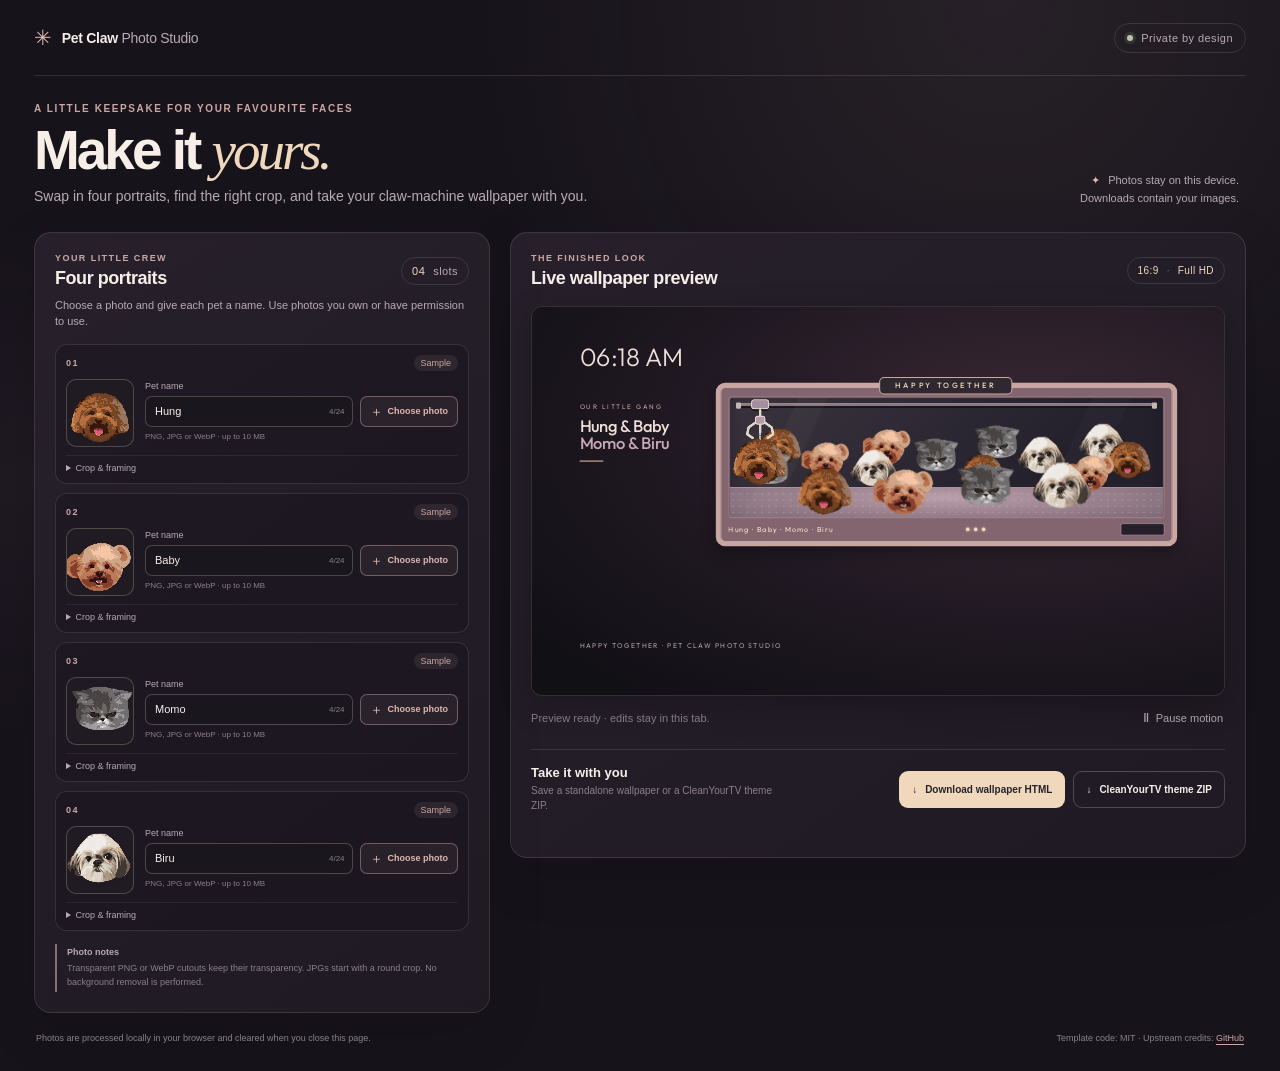
==== index.html @ 81e60dd7 "Release Pet Claw Photo Studio v1.0.0" ====
<!doctype html>
<html lang="en">
<head>
  <meta charset="utf-8">
  <meta name="viewport" content="width=device-width, initial-scale=1">
  <meta name="color-scheme" content="dark">
  <meta name="description" content="Personalize a pet claw-machine wallpaper with four photos, right in your browser.">
  <meta http-equiv="Content-Security-Policy" content="default-src 'none'; script-src 'unsafe-inline'; style-src 'unsafe-inline'; img-src data: blob:; frame-src 'self' blob: data:; connect-src 'none'; media-src blob: data:; font-src data:; object-src 'none'; base-uri 'none'">
  <title>Pet Claw Photo Studio</title>
  <style>
    :root {
  color-scheme: dark;
  --plum: #17131b;
  --plum-raised: #211b25;
  --plum-card: #28212d;
  --plum-soft: #302735;
  --rose: #caa6a2;
  --rose-bright: #e1b7b1;
  --ivory: #f0d8bd;
  --ink: #f7eee8;
  --muted: #b8aab4;
  --quiet: #8c7f8c;
  --line: rgba(240, 216, 189, 0.13);
  --line-strong: rgba(240, 216, 189, 0.24);
  --focus: #edc5bd;
  --danger: #f1a69d;
  font-family: -apple-system, BlinkMacSystemFont, "Segoe UI", sans-serif;
  font-synthesis: none;
  text-rendering: optimizeLegibility;
  -webkit-font-smoothing: antialiased;
  background: var(--plum);
  color: var(--ink);
}

* { box-sizing: border-box; }

html { min-width: 320px; background: var(--plum); }

body {
  min-width: 320px;
  min-height: 100vh;
  margin: 0;
  background:
    radial-gradient(ellipse at 78% 0%, rgba(202, 166, 162, 0.09), transparent 33rem),
    radial-gradient(ellipse at 2% 45%, rgba(128, 92, 119, 0.08), transparent 35rem),
    var(--plum);
  color: var(--ink);
}

button, input { font: inherit; }
button { color: inherit; }
a { color: var(--ivory); }

:focus-visible {
  outline: 3px solid var(--focus);
  outline-offset: 3px;
}

.page-shell { width: min(1540px, 100%); margin: 0 auto; padding: 0 34px 26px; }

.site-header {
  min-height: 76px;
  display: flex;
  align-items: center;
  justify-content: space-between;
  border-bottom: 1px solid var(--line);
}

.wordmark {
  display: inline-flex;
  align-items: center;
  gap: 10px;
  color: var(--ink);
  text-decoration: none;
  font-size: 14px;
  font-weight: 680;
  letter-spacing: -0.02em;
}

.wordmark-mark { color: var(--rose-bright); font-size: 21px; line-height: 1; }
.wordmark-light { color: var(--muted); font-weight: 430; }

.privacy-chip, .ratio-pill, .slot-count {
  display: inline-flex;
  align-items: center;
  gap: 8px;
  border: 1px solid var(--line);
  border-radius: 999px;
  color: var(--muted);
  font-size: 11px;
  letter-spacing: 0.04em;
}

.privacy-chip { padding: 8px 12px; }
.privacy-dot { width: 6px; height: 6px; border-radius: 50%; background: #b8c9a8; box-shadow: 0 0 0 3px rgba(184, 201, 168, 0.12); }

.intro { padding: 27px 0 24px; }
.eyebrow { margin: 0 0 8px; color: var(--rose); font-size: 10px; font-weight: 720; letter-spacing: 0.16em; text-transform: uppercase; }
.intro-row { display: flex; justify-content: space-between; align-items: end; gap: 26px; }
h1, h2, h3, p { margin-top: 0; }
h1 { margin-bottom: 7px; font-size: clamp(33px, 4.4vw, 55px); font-weight: 570; line-height: 1.02; letter-spacing: -0.055em; }
h1 em { color: var(--ivory); font-family: Georgia, "Times New Roman", serif; font-weight: 400; }
.intro-copy { max-width: 590px; margin: 0; color: var(--muted); font-size: 14px; line-height: 1.55; }
.local-note { flex: 0 0 auto; margin: 0 7px 1px 0; color: var(--muted); font-size: 11px; line-height: 1.65; text-align: right; }
.local-note span { margin-right: 5px; color: var(--rose-bright); }

.workspace {
  display: grid;
  grid-template-columns: minmax(340px, 0.88fr) minmax(0, 1.42fr);
  grid-template-areas: "editor preview";
  align-items: start;
  gap: 20px;
}

.panel { min-width: 0; border: 1px solid var(--line); border-radius: 17px; background: linear-gradient(145deg, rgba(40, 33, 45, 0.98), rgba(31, 26, 35, 0.98)); box-shadow: 0 18px 55px rgba(0, 0, 0, 0.13); }
.preview-panel { grid-area: preview; padding: 20px; }
.editor-panel { grid-area: editor; padding: 20px; }
.panel-heading { display: flex; align-items: center; justify-content: space-between; gap: 12px; }
.panel-heading .eyebrow { margin-bottom: 5px; font-size: 9px; }
h2 { margin: 0; font-size: 18px; font-weight: 580; letter-spacing: -0.025em; }
.ratio-pill { padding: 7px 10px; color: var(--ivory); font-size: 10px; white-space: nowrap; }
.ratio-pill span { color: var(--quiet); }
.slot-count { padding: 7px 10px; color: var(--ivory); font-size: 11px; }
.slot-count span { color: var(--muted); }

.preview-shell {
  position: relative;
  width: 100%;
  margin-top: 17px;
  overflow: hidden;
  aspect-ratio: 16 / 9;
  border: 1px solid rgba(240, 216, 189, 0.16);
  border-radius: 11px;
  background: #110e14;
  box-shadow: 0 10px 32px rgba(0, 0, 0, 0.22);
}

#wallpaper-preview { position: absolute; top: 0; left: 0; display: block; width: 1920px; height: 1080px; border: 0; transform-origin: top left; background: transparent; }
.preview-empty { position: absolute; inset: 0; display: grid; place-content: center; gap: 8px; color: var(--muted); text-align: center; pointer-events: none; }
.preview-empty[hidden] { display: none; }
.preview-empty p { margin: 0; font-size: 13px; }
.preview-empty-mark { color: var(--rose); font-size: 28px; }
.preview-toolbar { display: flex; align-items: center; justify-content: space-between; gap: 12px; min-height: 43px; }
.preview-status { margin: 0; color: var(--quiet); font-size: 11px; }
.preview-status.is-error, .export-status.is-error, .photo-status.is-error { color: var(--danger); }
.motion-button { display: inline-flex; align-items: center; gap: 7px; border: 0; padding: 8px 2px 8px 10px; background: transparent; color: var(--muted); cursor: pointer; font-size: 11px; }
.motion-button:disabled { opacity: 0.45; cursor: not-allowed; }
.motion-button[aria-pressed="true"] { color: var(--ivory); }
.motion-symbol { font-size: 13px; }

.export-area { display: grid; grid-template-columns: minmax(140px, 0.72fr) minmax(0, 1.28fr); gap: 10px 16px; align-items: center; margin-top: 10px; padding: 15px 0 0; border-top: 1px solid var(--line); }
.export-copy h3 { margin: 0 0 4px; font-size: 13px; font-weight: 620; }
.export-copy p { margin: 0; color: var(--quiet); font-size: 10px; line-height: 1.45; }
.export-actions { display: flex; flex-wrap: wrap; justify-content: flex-end; gap: 8px; }
.button { min-height: 37px; display: inline-flex; align-items: center; justify-content: center; gap: 8px; border: 1px solid transparent; border-radius: 9px; padding: 0 12px; cursor: pointer; font-size: 10px; font-weight: 660; transition: background-color 140ms ease, border-color 140ms ease, transform 140ms ease; }
.button:hover:not(:disabled) { transform: translateY(-1px); }
.button-primary { background: var(--ivory); color: #29212a; }
.button-primary:hover:not(:disabled) { background: #f6e4d1; }
.button-secondary { border-color: var(--line-strong); background: transparent; color: var(--ink); }
.button-secondary:hover:not(:disabled) { background: rgba(240, 216, 189, 0.07); }
.button:disabled { opacity: 0.44; cursor: not-allowed; }
.export-status { grid-column: 1 / -1; min-height: 14px; margin: 0; color: var(--quiet); font-size: 10px; }

.section-help { margin: 8px 0 14px; color: var(--muted); font-size: 11px; line-height: 1.5; }
.portrait-list { display: grid; gap: 9px; }
.portrait-card { min-width: 0; border: 1px solid var(--line); border-radius: 12px; padding: 10px; background: rgba(23, 19, 27, 0.45); }
.portrait-card-top { display: flex; align-items: center; justify-content: space-between; margin-bottom: 8px; }
.portrait-number { color: var(--rose); font-size: 9px; font-weight: 760; letter-spacing: 0.16em; }
.sample-badge { border-radius: 999px; padding: 3px 7px; background: rgba(202, 166, 162, 0.1); color: var(--rose); font-size: 9px; }
.portrait-main { display: grid; grid-template-columns: 68px minmax(0, 1fr); gap: 11px; align-items: center; }
.portrait-canvas-wrap { width: 68px; height: 68px; overflow: hidden; border: 1px solid var(--line-strong); border-radius: 10px; background: #201a23; }
.portrait-canvas-wrap canvas { display: block; width: 100%; height: 100%; object-fit: cover; }
.portrait-fields { min-width: 0; display: grid; grid-template-columns: minmax(0, 1fr) auto; gap: 5px 7px; align-items: center; }
.field-label { grid-column: 1 / -1; color: var(--muted); font-size: 9px; }
.name-input-wrap { position: relative; min-width: 0; }
.name-input { width: 100%; min-width: 0; height: 31px; border: 1px solid var(--line-strong); border-radius: 7px; padding: 0 36px 0 9px; background: #1a161e; color: var(--ink); font-size: 11px; }
.name-input::placeholder { color: #766c79; }
.character-count { position: absolute; top: 50%; right: 8px; color: var(--quiet); font-size: 8px; transform: translateY(-50%); pointer-events: none; }
.file-picker { position: relative; display: inline-flex; min-height: 31px; align-items: center; justify-content: center; gap: 5px; border: 1px solid rgba(202, 166, 162, 0.45); border-radius: 7px; padding: 0 9px; overflow: hidden; background: rgba(202, 166, 162, 0.08); color: var(--rose-bright); cursor: pointer; font-size: 9px; font-weight: 650; white-space: nowrap; }
.file-picker:hover { background: rgba(202, 166, 162, 0.15); }
.file-picker:focus-within { outline: 3px solid var(--focus); outline-offset: 2px; }
.file-picker-icon { font-size: 13px; line-height: 1; }
.file-picker input[type="file"] { position: absolute; inset: 0; width: 100%; height: 100%; opacity: 0; cursor: pointer; }
.photo-status { grid-column: 1 / -1; min-height: 13px; margin: 0; overflow: hidden; color: var(--quiet); font-size: 8px; line-height: 1.35; text-overflow: ellipsis; white-space: nowrap; }

.framing-details { margin-top: 8px; border-top: 1px solid rgba(240, 216, 189, 0.08); padding-top: 7px; }
.framing-details summary { width: fit-content; color: var(--muted); cursor: pointer; font-size: 9px; list-style-position: inside; }
.framing-details summary:hover { color: var(--ivory); }
.framing-controls { display: grid; gap: 8px; padding: 10px 3px 3px; }
.range-row { display: grid; grid-template-columns: minmax(0, 1fr) auto; gap: 4px 8px; align-items: center; }
.range-row label { color: var(--muted); font-size: 9px; }
.range-row output { color: var(--ivory); font-size: 9px; font-variant-numeric: tabular-nums; }
.range-row input[type="range"] { grid-column: 1 / -1; width: 100%; height: 15px; margin: 0; accent-color: var(--rose); cursor: pointer; }
.toggle-row { display: flex; align-items: center; justify-content: space-between; gap: 10px; cursor: pointer; }
.toggle-row strong, .toggle-row small { display: block; }
.toggle-row strong { color: var(--muted); font-size: 9px; font-weight: 600; }
.toggle-row small { margin-top: 2px; color: var(--quiet); font-size: 8px; }
.toggle-row input { position: absolute; width: 1px; height: 1px; opacity: 0; }
.toggle-track { width: 31px; height: 18px; display: inline-flex; align-items: center; border: 1px solid var(--line-strong); border-radius: 999px; padding: 2px; background: #17131b; transition: background 140ms ease; }
.toggle-track span { width: 12px; height: 12px; border-radius: 50%; background: var(--quiet); transition: transform 140ms ease, background 140ms ease; }
.toggle-row input:checked + .toggle-track { border-color: var(--rose); background: rgba(202, 166, 162, 0.24); }
.toggle-row input:checked + .toggle-track span { background: var(--rose-bright); transform: translateX(12px); }
.toggle-row input:focus-visible + .toggle-track { outline: 3px solid var(--focus); outline-offset: 3px; }
.format-note { margin: 13px 0 0; border-left: 2px solid rgba(202, 166, 162, 0.6); padding: 2px 0 2px 10px; color: var(--quiet); font-size: 9px; line-height: 1.55; }
.format-note strong { display: block; margin-bottom: 2px; color: var(--muted); font-size: 9px; }

.site-footer { display: flex; justify-content: space-between; gap: 18px; padding: 19px 2px 0; color: var(--quiet); font-size: 9px; line-height: 1.5; }
.site-footer p { margin: 0; }
.site-footer a { color: var(--rose); text-underline-offset: 3px; }
.site-footer a:hover { color: var(--ivory); }

@media (max-width: 980px) {
  .page-shell { padding-right: 22px; padding-left: 22px; }
  .workspace { grid-template-columns: minmax(300px, 0.88fr) minmax(0, 1.12fr); gap: 14px; }
  .preview-panel, .editor-panel { padding: 15px; }
  .export-area { grid-template-columns: 1fr; }
  .export-actions { justify-content: flex-start; }
}

@media (max-width: 760px) {
  .page-shell { padding: 0 16px 20px; }
  .site-header { min-height: 64px; }
  .wordmark { font-size: 13px; }
  .privacy-chip { padding: 7px 9px; font-size: 9px; }
  .intro { padding: 23px 0 18px; }
  .intro-row { align-items: flex-start; }
  h1 { font-size: clamp(36px, 9vw, 48px); }
  .intro-copy { max-width: 460px; font-size: 12px; }
  .local-note { display: none; }
  .workspace { grid-template-columns: minmax(0, 1fr); grid-template-areas: "preview" "editor"; gap: 13px; }
  .preview-panel, .editor-panel { padding: 14px; }
  .export-area { grid-template-columns: minmax(0, 0.72fr) minmax(0, 1.28fr); }
  .export-actions { justify-content: flex-end; }
  .button { min-height: 35px; padding: 0 9px; font-size: 9px; }
  .site-footer { flex-direction: column; gap: 6px; }
}

@media (max-width: 460px) {
  .page-shell { padding-right: 11px; padding-left: 11px; }
  .wordmark { gap: 7px; font-size: 12px; }
  .wordmark-mark { font-size: 18px; }
  .privacy-chip { gap: 6px; padding: 6px 8px; font-size: 8px; }
  .intro { padding-top: 19px; }
  .intro-copy { font-size: 11px; }
  .preview-panel, .editor-panel { padding: 11px; border-radius: 13px; }
  .preview-heading-row h2, .editor-heading-row h2 { font-size: 16px; }
  .preview-status { font-size: 9px; }
  .motion-button { font-size: 9px; }
  .export-area { grid-template-columns: 1fr; }
  .export-actions { display: grid; grid-template-columns: 1fr; }
  .button { width: 100%; min-height: 38px; font-size: 10px; }
  .portrait-main { grid-template-columns: 61px minmax(0, 1fr); gap: 8px; }
  .portrait-canvas-wrap { width: 61px; height: 61px; }
  .portrait-card { padding: 9px; }
  .file-picker { padding: 0 7px; }
  .ratio-pill { padding: 6px 8px; font-size: 9px; }
}

@media (prefers-reduced-motion: reduce) {
  *, *::before, *::after { scroll-behavior: auto !important; transition-duration: 0.01ms !important; animation-duration: 0.01ms !important; animation-iteration-count: 1 !important; }
}

  </style>
</head>
<body>
  <div class="page-shell">
    <header class="site-header">
      <a class="wordmark" href="#top" aria-label="Pet Claw Photo Studio home">
        <span class="wordmark-mark" aria-hidden="true">✳</span>
        <span>Pet Claw <span class="wordmark-light">Photo Studio</span></span>
      </a>
      <div class="privacy-chip"><span class="privacy-dot" aria-hidden="true"></span> Private by design</div>
    </header>

    <main id="top">
      <section class="intro" aria-labelledby="page-title">
        <p class="eyebrow">A little keepsake for your favourite faces</p>
        <div class="intro-row">
          <div>
            <h1 id="page-title">Make it <em>yours.</em></h1>
            <p class="intro-copy">Swap in four portraits, find the right crop, and take your claw-machine wallpaper with you.</p>
          </div>
          <p class="local-note"><span aria-hidden="true">✦</span> Photos stay on this device.<br>Downloads contain your images.</p>
        </div>
      </section>

      <div class="workspace">
        <section class="preview-panel panel" aria-labelledby="preview-heading">
          <div class="panel-heading preview-heading-row">
            <div>
              <p class="eyebrow">The finished look</p>
              <h2 id="preview-heading">Live wallpaper preview</h2>
            </div>
            <span class="ratio-pill">16:9 <span aria-hidden="true">·</span> Full HD</span>
          </div>

          <div class="preview-shell" id="preview-shell">
            <iframe id="wallpaper-preview" title="Live pet claw-machine wallpaper preview" width="1920" height="1080" sandbox="allow-scripts" referrerpolicy="no-referrer"></iframe>
            <div class="preview-empty" id="preview-empty" hidden>
              <span class="preview-empty-mark" aria-hidden="true">✳</span>
              <p>The wallpaper preview will appear here.</p>
            </div>
          </div>

          <div class="preview-toolbar">
            <p class="preview-status" id="preview-status" role="status" aria-live="polite">Preparing your preview…</p>
            <button class="motion-button" id="motion-toggle" type="button" aria-pressed="false" disabled>
              <span class="motion-symbol" aria-hidden="true">Ⅱ</span>
              <span id="motion-label">Pause motion</span>
            </button>
          </div>

          <div class="export-area">
            <div class="export-copy">
              <h3>Take it with you</h3>
              <p>Save a standalone wallpaper or a CleanYourTV theme ZIP.</p>
            </div>
            <div class="export-actions">
              <button class="button button-primary" type="button" data-export="html" disabled>
                <span aria-hidden="true">↓</span> <span data-button-label>Download wallpaper HTML</span>
              </button>
              <button class="button button-secondary" type="button" data-export="zip" disabled>
                <span aria-hidden="true">↓</span> <span data-button-label>CleanYourTV theme ZIP</span>
              </button>
            </div>
            <p class="export-status" id="export-status" role="status" aria-live="polite"></p>
          </div>
        </section>

        <section class="editor-panel panel" aria-labelledby="portraits-heading">
          <div class="panel-heading editor-heading-row">
            <div>
              <p class="eyebrow">Your little crew</p>
              <h2 id="portraits-heading">Four portraits</h2>
            </div>
            <span class="slot-count">04 <span>slots</span></span>
          </div>
          <p class="section-help">Choose a photo and give each pet a name. Use photos you own or have permission to use.</p>

          <div class="portrait-list">
            <article class="portrait-card" data-photo-index="0">
              <div class="portrait-card-top"><span class="portrait-number">01</span><span class="sample-badge" data-photo-badge>Sample</span></div>
              <div class="portrait-main">
                <div class="portrait-canvas-wrap"><canvas data-photo-canvas width="256" height="256" role="img" aria-label="Portrait 1 photo preview">Sample pet portrait</canvas></div>
                <div class="portrait-fields">
                  <label class="field-label" for="pet-name-0">Pet name</label>
                  <div class="name-input-wrap"><input id="pet-name-0" class="name-input" type="text" maxlength="24" autocomplete="off" placeholder="Pet name" data-pet-name><span class="character-count" data-name-count>0/24</span></div>
                  <label class="file-picker" for="pet-photo-0"><span class="file-picker-icon" aria-hidden="true">＋</span> Choose photo<input id="pet-photo-0" type="file" accept="image/png,image/jpeg,image/webp,.png,.jpg,.jpeg,.webp" aria-describedby="photo-help-0" data-photo-file></label>
                  <p class="photo-status" id="photo-help-0" data-photo-status role="status" aria-live="polite">PNG, JPG or WebP · up to 10 MB</p>
                </div>
              </div>
              <details class="framing-details">
                <summary>Crop &amp; framing</summary>
                <div class="framing-controls">
                  <div class="range-row"><label for="photo-zoom-0">Zoom</label><output for="photo-zoom-0" data-range-output="zoom">100%</output><input id="photo-zoom-0" type="range" min="0.5" max="3" step="0.01" value="1" data-photo-setting="zoom" aria-label="Portrait 1 zoom"></div>
                  <div class="range-row"><label for="photo-x-0">Horizontal position</label><output for="photo-x-0" data-range-output="x">0%</output><input id="photo-x-0" type="range" min="-1" max="1" step="0.01" value="0" data-photo-setting="x" aria-label="Portrait 1 horizontal crop position"></div>
                  <div class="range-row"><label for="photo-y-0">Vertical position</label><output for="photo-y-0" data-range-output="y">0%</output><input id="photo-y-0" type="range" min="-1" max="1" step="0.01" value="0" data-photo-setting="y" aria-label="Portrait 1 vertical crop position"></div>
                  <label class="toggle-row" for="photo-circle-0"><span><strong>Circle crop</strong><small>Frame this portrait as a circle</small></span><input id="photo-circle-0" type="checkbox" data-photo-setting="circle" aria-label="Use a circle crop for portrait 1"><span class="toggle-track" aria-hidden="true"><span></span></span></label>
                </div>
              </details>
            </article>

            <article class="portrait-card" data-photo-index="1">
              <div class="portrait-card-top"><span class="portrait-number">02</span><span class="sample-badge" data-photo-badge>Sample</span></div>
              <div class="portrait-main">
                <div class="portrait-canvas-wrap"><canvas data-photo-canvas width="256" height="256" role="img" aria-label="Portrait 2 photo preview">Sample pet portrait</canvas></div>
                <div class="portrait-fields">
                  <label class="field-label" for="pet-name-1">Pet name</label>
                  <div class="name-input-wrap"><input id="pet-name-1" class="name-input" type="text" maxlength="24" autocomplete="off" placeholder="Pet name" data-pet-name><span class="character-count" data-name-count>0/24</span></div>
                  <label class="file-picker" for="pet-photo-1"><span class="file-picker-icon" aria-hidden="true">＋</span> Choose photo<input id="pet-photo-1" type="file" accept="image/png,image/jpeg,image/webp,.png,.jpg,.jpeg,.webp" aria-describedby="photo-help-1" data-photo-file></label>
                  <p class="photo-status" id="photo-help-1" data-photo-status role="status" aria-live="polite">PNG, JPG or WebP · up to 10 MB</p>
                </div>
              </div>
              <details class="framing-details">
                <summary>Crop &amp; framing</summary>
                <div class="framing-controls">
                  <div class="range-row"><label for="photo-zoom-1">Zoom</label><output for="photo-zoom-1" data-range-output="zoom">100%</output><input id="photo-zoom-1" type="range" min="0.5" max="3" step="0.01" value="1" data-photo-setting="zoom" aria-label="Portrait 2 zoom"></div>
                  <div class="range-row"><label for="photo-x-1">Horizontal position</label><output for="photo-x-1" data-range-output="x">0%</output><input id="photo-x-1" type="range" min="-1" max="1" step="0.01" value="0" data-photo-setting="x" aria-label="Portrait 2 horizontal crop position"></div>
                  <div class="range-row"><label for="photo-y-1">Vertical position</label><output for="photo-y-1" data-range-output="y">0%</output><input id="photo-y-1" type="range" min="-1" max="1" step="0.01" value="0" data-photo-setting="y" aria-label="Portrait 2 vertical crop position"></div>
                  <label class="toggle-row" for="photo-circle-1"><span><strong>Circle crop</strong><small>Frame this portrait as a circle</small></span><input id="photo-circle-1" type="checkbox" data-photo-setting="circle" aria-label="Use a circle crop for portrait 2"><span class="toggle-track" aria-hidden="true"><span></span></span></label>
                </div>
              </details>
            </article>

            <article class="portrait-card" data-photo-index="2">
              <div class="portrait-card-top"><span class="portrait-number">03</span><span class="sample-badge" data-photo-badge>Sample</span></div>
              <div class="portrait-main">
                <div class="portrait-canvas-wrap"><canvas data-photo-canvas width="256" height="256" role="img" aria-label="Portrait 3 photo preview">Sample pet portrait</canvas></div>
                <div class="portrait-fields">
                  <label class="field-label" for="pet-name-2">Pet name</label>
                  <div class="name-input-wrap"><input id="pet-name-2" class="name-input" type="text" maxlength="24" autocomplete="off" placeholder="Pet name" data-pet-name><span class="character-count" data-name-count>0/24</span></div>
                  <label class="file-picker" for="pet-photo-2"><span class="file-picker-icon" aria-hidden="true">＋</span> Choose photo<input id="pet-photo-2" type="file" accept="image/png,image/jpeg,image/webp,.png,.jpg,.jpeg,.webp" aria-describedby="photo-help-2" data-photo-file></label>
                  <p class="photo-status" id="photo-help-2" data-photo-status role="status" aria-live="polite">PNG, JPG or WebP · up to 10 MB</p>
                </div>
              </div>
              <details class="framing-details">
                <summary>Crop &amp; framing</summary>
                <div class="framing-controls">
                  <div class="range-row"><label for="photo-zoom-2">Zoom</label><output for="photo-zoom-2" data-range-output="zoom">100%</output><input id="photo-zoom-2" type="range" min="0.5" max="3" step="0.01" value="1" data-photo-setting="zoom" aria-label="Portrait 3 zoom"></div>
                  <div class="range-row"><label for="photo-x-2">Horizontal position</label><output for="photo-x-2" data-range-output="x">0%</output><input id="photo-x-2" type="range" min="-1" max="1" step="0.01" value="0" data-photo-setting="x" aria-label="Portrait 3 horizontal crop position"></div>
                  <div class="range-row"><label for="photo-y-2">Vertical position</label><output for="photo-y-2" data-range-output="y">0%</output><input id="photo-y-2" type="range" min="-1" max="1" step="0.01" value="0" data-photo-setting="y" aria-label="Portrait 3 vertical crop position"></div>
                  <label class="toggle-row" for="photo-circle-2"><span><strong>Circle crop</strong><small>Frame this portrait as a circle</small></span><input id="photo-circle-2" type="checkbox" data-photo-setting="circle" aria-label="Use a circle crop for portrait 3"><span class="toggle-track" aria-hidden="true"><span></span></span></label>
                </div>
              </details>
            </article>

            <article class="portrait-card" data-photo-index="3">
              <div class="portrait-card-top"><span class="portrait-number">04</span><span class="sample-badge" data-photo-badge>Sample</span></div>
              <div class="portrait-main">
                <div class="portrait-canvas-wrap"><canvas data-photo-canvas width="256" height="256" role="img" aria-label="Portrait 4 photo preview">Sample pet portrait</canvas></div>
                <div class="portrait-fields">
                  <label class="field-label" for="pet-name-3">Pet name</label>
                  <div class="name-input-wrap"><input id="pet-name-3" class="name-input" type="text" maxlength="24" autocomplete="off" placeholder="Pet name" data-pet-name><span class="character-count" data-name-count>0/24</span></div>
                  <label class="file-picker" for="pet-photo-3"><span class="file-picker-icon" aria-hidden="true">＋</span> Choose photo<input id="pet-photo-3" type="file" accept="image/png,image/jpeg,image/webp,.png,.jpg,.jpeg,.webp" aria-describedby="photo-help-3" data-photo-file></label>
                  <p class="photo-status" id="photo-help-3" data-photo-status role="status" aria-live="polite">PNG, JPG or WebP · up to 10 MB</p>
                </div>
              </div>
              <details class="framing-details">
                <summary>Crop &amp; framing</summary>
                <div class="framing-controls">
                  <div class="range-row"><label for="photo-zoom-3">Zoom</label><output for="photo-zoom-3" data-range-output="zoom">100%</output><input id="photo-zoom-3" type="range" min="0.5" max="3" step="0.01" value="1" data-photo-setting="zoom" aria-label="Portrait 4 zoom"></div>
                  <div class="range-row"><label for="photo-x-3">Horizontal position</label><output for="photo-x-3" data-range-output="x">0%</output><input id="photo-x-3" type="range" min="-1" max="1" step="0.01" value="0" data-photo-setting="x" aria-label="Portrait 4 horizontal crop position"></div>
                  <div class="range-row"><label for="photo-y-3">Vertical position</label><output for="photo-y-3" data-range-output="y">0%</output><input id="photo-y-3" type="range" min="-1" max="1" step="0.01" value="0" data-photo-setting="y" aria-label="Portrait 4 vertical crop position"></div>
                  <label class="toggle-row" for="photo-circle-3"><span><strong>Circle crop</strong><small>Frame this portrait as a circle</small></span><input id="photo-circle-3" type="checkbox" data-photo-setting="circle" aria-label="Use a circle crop for portrait 4"><span class="toggle-track" aria-hidden="true"><span></span></span></label>
                </div>
              </details>
            </article>
          </div>

          <p class="format-note"><strong>Photo notes</strong> Transparent PNG or WebP cutouts keep their transparency. JPGs start with a round crop. No background removal is performed.</p>
        </section>
      </div>
    </main>

    <footer class="site-footer">
      <p>Photos are processed locally in your browser and cleared when you close this page.</p>
      <p>Template code: MIT <span aria-hidden="true">·</span> Upstream credits: <a href="https://github.com/bypinkland-mi/pet-claw-photo-studio" target="_blank" rel="noopener noreferrer">GitHub</a></p>
    </footer>
  </div>

  <script>
    window.PET_CLAW_DATA={"css": "/* Four customizable portraits, one local sprite, transform/opacity-only motion. */\nhtml, body { background: #17131b; }\nbody { background: radial-gradient(ellipse at 72% 32%, #3b2935 0%, #211923 48%, #111015 90%); }\n/* App-colour glow otherwise sits above the machine: YouTube paints it red. */\n#ambientA, #ambientB { display:none; }\n#wallpaperShade { background: linear-gradient(0deg,rgba(5,4,9,.65),transparent 58%); }\n#petArcade { position:absolute; inset:0; z-index:0; overflow:hidden; pointer-events:none; }\n#petArcade .pet-caption { position:absolute; top:266px; left:132px; width:330px; color:#eeded8; }\n#petArcade .pet-caption small { font-size:18px; letter-spacing:5px; color:#cda29e; }\n#petArcade .pet-names { margin-top:19px; font-size:52px; font-weight:500; line-height:1.03; letter-spacing:-1px; }\n#petArcade .pet-names span { display:block; }\n#petArcade .pet-names span:nth-child(2) { color:#c8a8b9; }\n#petArcade .pet-caption .caption-rule { width:66px; height:3px; background:#dcb6a0; margin-top:23px; }\n#petArcade .cabinet { position:absolute; left:510px; top:210px; width:1280px; height:454px;\n  border:13px solid #caa6a2; border-radius:26px; background:#82656e;\n  box-shadow:inset 0 0 0 2px #f3d6c2,0 18px 42px rgba(0,0,0,.3); }\n#petArcade .marquee { position:absolute; top:-29px; left:440px; width:370px; height:49px;\n  border:3px solid #caa6a2; border-radius:14px; background:#302831; color:#f0d8bd;\n  text-align:center; line-height:43px; font-size:21px; font-weight:500; letter-spacing:7px; }\n#petArcade .glass-room { position:absolute; inset:25px 22px 65px; overflow:hidden;\n  border:3px solid #9d7e83; border-radius:10px; background:linear-gradient(135deg,#3a333d,#24212d 70%);\n  box-shadow:inset 0 0 0 2px #493e49,inset 0 -26px 48px rgba(0,0,0,.28); }\n#petArcade .glass-room::after { content:''; position:absolute; inset:0; pointer-events:none;\n  background:linear-gradient(115deg,transparent 14%,rgba(245,225,210,.035) 14.2%,rgba(245,225,210,.035) 20%,transparent 20.2%,transparent 74%,rgba(245,225,210,.025) 74.2%,rgba(245,225,210,.025) 82%,transparent 82.2%); }\n#petArcade .track { position:absolute; left:18px; right:18px; top:16px; height:8px; border-radius:4px;\n  background:#897a82; border-top:2px solid #dcc9c5; box-shadow:0 5px 0 #17151d; }\n#petArcade .track::before,#petArcade .track::after { content:''; position:absolute; top:-4px; width:14px; height:17px; border-radius:3px; background:#c8b6ad; }\n#petArcade .track::before { left:0; } #petArcade .track::after { right:0; }\n#petArcade .bed { position:absolute; left:0; right:0; bottom:-8px; height:91px;\n  background:radial-gradient(ellipse at 50% 30%,#bb9eaa,#796572); border-top:2px solid #d3b8bf; }\n#petArcade .bed::after { content:''; position:absolute; inset:8px 0 0; opacity:.3;\n  background-image:radial-gradient(#f5e3cf 1.5px,transparent 1.5px); background-size:20px 17px; }\n#petArcade .pet { position:absolute; width:170px; height:170px; }\n#petArcade .face { display:block; width:100%; height:100%; background-image:url('pet-heads.png');\n  background-size:200% 200%; background-repeat:no-repeat; }\n#petArcade .pet-hung { background-position:0 0; clip-path:none; }\n#petArcade .pet-baby { background-position:100% 0; clip-path:none; }\n#petArcade .pet-momo { background-position:0 100%; clip-path:none; }\n#petArcade .pet-biru { background-position:100% 100%; clip-path:none; }\n#petArcade .pool-pet { top:164px; }\n#petArcade .pool-pet.back { width:136px; height:136px; }\n#petArcade .pool-pet .face { transform-origin:50% 72%; animation:pet-idle-rock 4.2s ease-in-out infinite; }\n#petArcade .pool-pet.idle-1 .face { animation-duration:3.8s; animation-delay:-1.2s; }\n#petArcade .pool-pet.idle-2 .face { animation-duration:4.8s; animation-delay:-2.8s; }\n#petArcade .pool-pet.idle-3 .face { animation-duration:4.4s; animation-delay:-.7s; }\n#petArcade .pool-pet.target { animation:pet-vacancy 12s linear infinite; }\n/* Settle the selected face under the claw; other pets keep their own rhythm. */\n#petArcade .pool-pet.target .face { animation:pet-ready 12s ease-in-out infinite; }\n#petArcade .carriage { position:absolute; top:5px; left:0; width:170px; height:280px;\n  animation:pet-route-12 12s ease-in-out infinite; will-change:transform; }\n#petArcade .trolley { position:absolute; top:0; left:60px; width:50px; height:28px; border:3px solid #ddcfbd;\n  border-radius:8px; background:#a48e9f; box-shadow:0 4px 0 #19171c; }\n#petArcade .rope { position:absolute; left:82px; top:25px; width:6px; height:89px;\n  background:repeating-linear-gradient(0deg,#c8c9ce 0 3px,#777780 3px 5px);\n  transform-origin:top; animation:pet-cable 12s ease-in-out infinite; }\n#petArcade .elevator { position:absolute; left:0; top:31px; width:170px; height:220px;\n  animation:pet-drop-12 12s ease-in-out infinite; will-change:transform; }\n#petArcade .lift-rig { position:relative; width:170px; height:220px; transform-origin:85px 0; }\n#petArcade[data-row=\"back\"] .elevator { top:18px; }\n#petArcade[data-row=\"back\"] .lift-rig { transform:scale(.8); }\n#petArcade .claw { position:absolute; left:37px; top:0; width:96px; height:82px; overflow:visible; }\n#petArcade .claw path { fill:none; stroke:#ddd7ce; stroke-width:7; stroke-linecap:round; stroke-linejoin:round; }\n#petArcade .claw .prong-left { transform-origin:46px 26px; animation:pet-close-left 12s ease infinite; }\n#petArcade .claw .prong-right { transform-origin:50px 26px; animation:pet-close-right 12s ease infinite; }\n#petArcade .claw .hub { fill:#b59dac; stroke:#eedac8; stroke-width:3; }\n#petArcade .caught { position:absolute; left:0; top:46px; animation:pet-caught 12s linear infinite; }\n#petArcade .caught .face { animation:pet-swing 12s ease-in-out infinite; transform-origin:50% 15%; }\n#petArcade .bottom-panel { position:absolute; left:22px; right:22px; bottom:13px; height:42px;\n  display:flex; align-items:center; justify-content:space-between; }\n#petArcade .pet-labels { font-size:20px; letter-spacing:3px; color:#f8e1ce; }\n#petArcade .status-lights { display:flex; gap:12px; margin-right:8px; }\n#petArcade .status-lights i { display:block; width:10px; height:10px; border-radius:50%; background:#ead9be; box-shadow:0 0 7px #ddc1a4; }\n#petArcade .prize-door { width:122px; height:34px; border-radius:6px; border:2px solid #ad929b; background:#241f29; }\n@keyframes pet-caught { 0%,37% {opacity:0;transform:translateY(0)} 39%,77% {opacity:1;transform:translateY(0)} 85% {opacity:1;transform:translateY(140px)} 90%,100% {opacity:0;transform:translateY(140px)} }\n@keyframes pet-vacancy { 0%,37% {opacity:1} 39%,100% {opacity:0} }\n@keyframes pet-close-left { 0%,34%,86%,100% {transform:rotate(0)} 40%,80% {transform:rotate(-23deg)} }\n@keyframes pet-close-right { 0%,34%,86%,100% {transform:rotate(0)} 40%,80% {transform:rotate(23deg)} }\n@keyframes pet-idle-rock {\n  0%,100% {transform:translateY(0) rotate(-8deg)}\n  50% {transform:translateY(-3px) rotate(8deg)}\n}\n@keyframes pet-ready {\n  0%,100% {transform:rotate(-4deg)}\n  12% {transform:translateY(-2px) rotate(5deg)}\n  25%,85% {transform:translateY(0) rotate(0)}\n}\n@keyframes pet-swing {\n  0%,40%,78%,100% {transform:rotate(0)}\n  47% {transform:rotate(-12deg)} 54% {transform:rotate(14deg)}\n  61% {transform:rotate(-10deg)} 68% {transform:rotate(7deg)}\n  74% {transform:rotate(-3deg)} 85% {transform:rotate(12deg)}\n}\nbody.pet-motion-paused #petArcade *,body.scrolled #petArcade * { animation-play-state:paused !important; }\n#petArcade.motion-reset * { animation-name:none !important; }\n@media(prefers-reduced-motion:reduce) { #petArcade * { animation:none !important; } #petArcade .carriage {transform:translateX(1030px)} #petArcade .caught {opacity:0} #petArcade .rope {transform:scaleY(.25)} }\n", "js": "/* Local decorative layer. No input handlers, network, sound, canvas or WebGL. */\n(function () {\n  'use strict';\n  var pets = ['hung', 'baby', 'momo', 'biru'];\n  var names = ((window.PET_CLAW_THEME || {}).names || ['Pet 1','Pet 2','Pet 3','Pet 4']).map(function(n,i){return String(n || ('Pet '+(i+1))).slice(0,24);});\n  var slots = [180, 400, 620, 840];\n  var root = document.createElement('div');\n  root.id = 'petArcade';\n  root.setAttribute('aria-hidden', 'true');\n  root.innerHTML = '\u003cdiv class=\"pet-caption\"\u003e\u003csmall\u003eOUR LITTLE GANG\u003c/small\u003e' +\n    '\u003cdiv class=\"pet-names\"\u003e\u003cspan\u003eHung \u0026amp; Baby.\u003c/span\u003e\u003cspan\u003eMomo \u0026amp; Biru.\u003c/span\u003e\u003c/div\u003e\u003cdiv class=\"caption-rule\"\u003e\u003c/div\u003e\u003c/div\u003e' +\n    '\u003cdiv class=\"cabinet\"\u003e\u003cdiv class=\"marquee\"\u003eHAPPY TOGETHER\u003c/div\u003e\u003cdiv class=\"glass-room\"\u003e' +\n    '\u003cdiv class=\"track\"\u003e\u003c/div\u003e\u003cdiv class=\"bed\"\u003e\u003c/div\u003e\u003cdiv class=\"pet-pool\"\u003e\u003c/div\u003e' +\n    '\u003cdiv class=\"carriage\"\u003e\u003cdiv class=\"rope\"\u003e\u003c/div\u003e\u003cdiv class=\"trolley\"\u003e\u003c/div\u003e\u003cdiv class=\"elevator\"\u003e\u003cdiv class=\"lift-rig\"\u003e' +\n    '\u003cdiv class=\"pet caught\"\u003e\u003cspan class=\"face\"\u003e\u003c/span\u003e\u003c/div\u003e' +\n    '\u003csvg class=\"claw\" viewBox=\"0 0 96 82\"\u003e\u003cpath d=\"M48 0V26M48 26V61\"/\u003e' +\n    '\u003cpath class=\"prong-left\" d=\"M46 26L16 47 12 66 27 76\"/\u003e' +\n    '\u003cpath class=\"prong-right\" d=\"M50 26L80 47 84 66 69 76\"/\u003e' +\n    '\u003crect class=\"hub\" x=\"35\" y=\"16\" width=\"26\" height=\"22\" rx=\"6\"/\u003e\u003c/svg\u003e\u003c/div\u003e\u003c/div\u003e\u003c/div\u003e\u003c/div\u003e' +\n    '\u003cdiv class=\"bottom-panel\"\u003e\u003cspan class=\"pet-labels\"\u003eHUNG \u00b7 BABY \u00b7 MOMO \u00b7 BIRU\u003c/span\u003e' +\n    '\u003cdiv class=\"status-lights\"\u003e\u003ci\u003e\u003c/i\u003e\u003ci\u003e\u003c/i\u003e\u003ci\u003e\u003c/i\u003e\u003c/div\u003e\u003cdiv class=\"prize-door\"\u003e\u003c/div\u003e\u003c/div\u003e\u003c/div\u003e';\n  document.body.insertBefore(root, document.body.firstChild);\n  root.querySelector('.pet-names span:first-child').textContent=names[0]+' \u0026 '+names[1];\n  root.querySelector('.pet-names span:nth-child(2)').textContent=names[2]+' \u0026 '+names[3];\n  root.querySelector('.pet-labels').textContent=names.join(' \u00b7 ');\n  var pool = root.querySelector('.pet-pool');\n  var caught = root.querySelector('.caught .face');\n  // Front and all twelve rear toys are eligible, interleaved early in the cycle.\n  var order = [12, 3, 13, 2, 15, 0, 14, 1, 6, 8, 7, 11, 5, 9, 10, 4];\n  var round = 0, turn = 0;\n  var timer;\n  var started = 0;\n  var remaining = 12000;\n  var paused = false, manualPause = false;\n  var reduced = window.matchMedia('(prefers-reduced-motion: reduce)');\n\n  function petFace(index, extra, x, rotation) {\n    var el = document.createElement('div');\n    el.className = 'pet pool-pet ' + extra;\n    el.style.left = x + 'px';\n    el.innerHTML = '\u003cspan class=\"face pet-' + pets[index] + '\"\u003e\u003c/span\u003e';\n    el.querySelector('.face').style.transform = 'rotate(' + rotation + 'deg)';\n    return el;\n  }\n  var toys = [];\n  function addToy(pet, row, x, y, size) {\n    var id = toys.length;\n    var el = petFace(pet, row === 'front' ? 'front' : 'back', x, 0);\n    el.classList.toggle('idle-' + (id % 4), true);\n    el.style.top = y + 'px';\n    el.style.width = el.style.height = size + 'px';\n    el.setAttribute('data-pet', names[pet]);\n    el.setAttribute('data-target-id', String(id));\n    el.setAttribute('data-row', row);\n    pool.appendChild(el);\n    var scale = size / 170;\n    var carriageX = x + size / 2 - 85;\n    var elevatorTop = row === 'front' ? 31 : 18;\n    var down = y - (5 + elevatorTop + 46 * scale);\n    var restCable = (5 + elevatorTop + 16 * scale - 30) / 89;\n    var cable = restCable + down / 89;\n    toys.push({id:id, pet:pet, row:row, x:x, y:y, size:size, scale:scale,\n      carriageX:carriageX, down:down, cable:cable, restCable:restCable, el:el});\n  }\n  var backSlots = [[70,370,670,970],[200,500,800,1040],[35,335,635,935]];\n  for (var row = 0; row \u003c 3; row++) {\n    for (var col = 0; col \u003c 4; col++) {\n      addToy((col + row) % 4, 'back', backSlots[row][col], 60 + row * 36, 136);\n    }\n  }\n  for (var j = 0; j \u003c 4; j++) addToy(j, 'front', slots[j], 164, 170);\n\n  // Build immutable numeric routes once, directly from the rendered toy geometry.\n  var routes = document.createElement('style');\n  routes.setAttribute('id', 'petRoutes');\n  routes.textContent = toys.map(function (toy) {\n    var n = toy.id;\n    return '#petArcade[data-target-id=\"' + n + '\"] .carriage{animation-name:pet-route-' + n + ';}' +\n      '#petArcade[data-target-id=\"' + n + '\"] .elevator{animation-name:pet-drop-' + n + ';}' +\n      '#petArcade[data-target-id=\"' + n + '\"] .rope{animation-name:pet-rope-' + n + ';}' +\n      '@keyframes pet-route-' + n + '{0%,8%,72%,100%{transform:translateX(1030px)}25%,54%{transform:translateX(' + toy.carriageX + 'px)}}' +\n      '@keyframes pet-drop-' + n + '{0%,26%,54%,100%{transform:translateY(0)}37%,44%{transform:translateY(' + toy.down + 'px)}78%{transform:translateY(15px)}}' +\n      '@keyframes pet-rope-' + n + '{0%,26%,54%,100%{transform:scaleY(' + toy.restCable + ')}37%,44%{transform:scaleY(' + toy.cable + ')}78%{transform:scaleY(' + (toy.restCable + 15 / 89) + ')}}';\n  }).join('\\n');\n  root.appendChild(routes);\n\n  function selectPet() {\n    var target = order[(turn + (round % 2) * 8) % order.length];\n    var toy = toys[target];\n    turn++;\n    if (turn === order.length) { turn = 0; round++; }\n    toys.forEach(function (item) { item.el.classList.toggle('target', item.id === target); });\n    caught.className = 'face pet-' + pets[toy.pet];\n    root.setAttribute('data-pet', names[toy.pet]);\n    root.setAttribute('data-target-id', String(target));\n    root.setAttribute('data-row', toy.row);\n    root.setAttribute('data-target-x', String(toy.carriageX));\n    // Each pet has an explicit numeric route, not changing inherited variables.\n    // Restart the whole synchronized timeline once when a new catch begins.\n    root.classList.toggle('motion-reset', true);\n    void root.offsetWidth;\n    root.classList.toggle('motion-reset', false);\n  }\n  function schedule() {\n    clearTimeout(timer);\n    started = Date.now();\n    timer = setTimeout(function () {\n      remaining = 12000;\n      selectPet();\n      schedule();\n    }, remaining);\n  }\n  function updateMotion() {\n    var mustPause = manualPause || document.hidden || document.body.classList.contains('scrolled') || reduced.matches;\n    if (mustPause === paused) return;\n    paused = mustPause;\n    document.body.classList.toggle('pet-motion-paused', paused);\n    if (paused) {\n      remaining = Math.max(1, remaining - (Date.now() - started));\n      clearTimeout(timer);\n    } else schedule();\n  }\n  window.addEventListener('message', function(e){if(e.source===window.parent \u0026\u0026 e.data \u0026\u0026 e.data.type==='pet-claw-preview'){manualPause=!!e.data.paused;updateMotion();}});\n  selectPet();\n  schedule();\n  document.addEventListener('visibilitychange', updateMotion);\n  if (reduced.addEventListener) reduced.addEventListener('change', updateMotion);\n  else if (reduced.addListener) reduced.addListener(updateMotion);\n  new MutationObserver(updateMotion).observe(document.body, {attributes:true, attributeFilter:['class']});\n  updateMotion();\n}());\n", "font": "[base64]/hf8CDaIDqQAAAAYAAgAAAAAAAAABAAAD6P78AAAN8v+F/[base64]/AEICvwBCAr8AQgLiAGMC4gAOAuIAYwLiAAACTABjAkwAYwJMAGMCTABjAkwAYwJMAGMCTABjAkwAYwJMAGMCNwBjAwYAQgMGAEIDBgBCAwYAQgKvAGMCmQAAAOYAYwJTAGMA5gAhAOb/2wDm//4A5gBTAOYAAwDm//[base64]/yADA/+sAwABAAMD/8AGBAEAAwP/rAMAACwDB/[base64]/sC//8AAAANACAAMAA6AKAArgEKARYBHgEmASoBLgE2ATkBQQFKAVABXgFkAWoBzQIYAjcCvALGAtgDAAMGAwoDEgMmHoAenh7yIBMgGCAcICIgJiA5IEQgdCCsISAhIiGQIZYiEiIVJxP7Af//ASAAAADgAAAAAAAAAAAAAAAAAAAAAAAAAAAAAAAAAAAAAAAAAAAAAAAAAAD+cP7g/s4AAAAAAAAAAP55/[base64]/[base64]/[base64]/4WwBI0AAAAAJAA/AEsAVwB/AIsAlwCjAK8AuwDHANMBBAE9AXABfAG8AcgB1AH9Ai4CZAKVArUCwQLtAvkDBQMRAx0DKQM1A08DiAOUA6ADrAPGA+cD8wP/[base64]/QkDiQOJA4kDiQOJCQkRCRqJJokqiTHJOUlISVdJWYlgiWgJcMl0iXhJe0l+SYFJhEmLiZLJoYmwSbZJvEm+ScCJzwndieWJ7YnzyfoJ/goCCgbKCgoPSirKPQpJSmHKeUqOCpjKo8qnCqwKwMrWSuPK90sICxgLIwsuizJLNws6S0BLS0tQC1TLWctgC2oLbotzS3wLkkuYC56LpEuqi7BLtou8S8KLy8vRS9TL2Evdi+WL6kvvC/ZMAUwKzA4MFgweDCeMMAwyDDQMNgw4DD1MP0xEDEYMSAxKDEwMTgxQDFgMWsxpjHuAAAABABjAAACQQKkAAMABwALAA8AADMRIRElIREhFzcXBxMXASdjAd7+QgGe/mJLEfcSBxL+/BICpP1cHwJmwBH3EQEPEv78EgAAAgAyAAACdAKkAAcACwAAMwEzASMBMwE3NSEVMgETHgERI/77D/75UQFdAqT9XAKI/XjfHR3//wAyAAACdAOYAiYAAQAAAAcBggDZANj//wAyAAACdAN2AiYAAQAAAAcBhwCTANgAAwAyAAACdAOYAAcACwATAAAzATMBIwEzATc1IRUDFwcjJzcXIzIBEx4BESP++w/++VEBXSQNiR6JDZUUAqT9XAKI/XjfHR0CuQ2amg2KAP//ADIAAAJ0A5gCJgABAAAABwGFAJMA2P//ADIAAAJ0AzoCJgABAAAABwF/AKIA2P//ADIAAAJ0A5gCJgABAAAABwGBALsA2P//ADIAAAJ0AycCJgABAAAABwGKAJAA2P//ADL/MgKhAqQCJgABAAAABwGOAesAAP//ADIAAAJ0A2MCJgABAAAABwGIAMUAkv//ADIAAAJ0A0ACJgABAAAABwGJAI4A2AAGADIAAAN9AqQABQAJAA0AEQAVABkAADMBMxUjARM1IRUTNSEVIREzEQM1IRUBNSEVMgETtJ/[base64]/2AooCrgAhAAAFIi4CNTQ+AjMyFhcHJiYjIg4CFRQeAjMyNjcXBgYBlUh8XDMyW3pHSX4uFyhzQ0BtUi0uUW9ARHUoFy1+CjVgf0lKfl41ODIXLjQwVnNDQ3RXMDUuFzI5//8AQv/2AooDmAImAA4AAAAHAYIBCgDYAAIAQv/2AooDmAAhACkAAAUiLgI1ND4CMzIWFwcmJiMiDgIVFB4CMzI2NxcGBhMXByMnNxcjAZVIfFwzMlt6R0l+Lhcoc0NAbVItLlFvQER1KBctfjANiR6JDZUUCjVgf0lKfl41ODIXLjQwVnNDQ3RXMDUuFzI5A6INmpoNigD//wBC/zICigKuAiYADgAAAAcBjQD1AAD//wBC//[base64]/qpg3VqLTk6LWtnZS3xcMjJbfErqIAFqHP6yHlCLWlmLTx4yWnxKSXxbMgKk/[base64]/l8Bg/59AZsCpP1cHR0BTRwcATodHQD//wBjAAACFgOYAiYAFwAAAAcBggDDANgABQBjAAACFgOYAAMABwALAA8AFwAAMxEzESM1IRUBNSEVATUhFQMXByMnNxcjYyAOAaH+XwGD/n0Bm0gNiR6JDZUUAqT9XB0dAU0cHAE6HR0BEQ2amg2K//8AYwAAAhYDmAImABcAAAAHAYUAfQDY//8AYwAAAhYDOgImABcAAAAHAX8AjADY//8AYwAAAhYDOgImABcAAAAHAYAAwwDY//8AYwAAAhYDmAImABcAAAAHAYEApQDY//8AYwAAAhYDJwImABcAAAAHAYoAegDY//8AY/8yAkMCpAImABcAAAAHAY4BjQAAAAMAYwAAAgMCpAADAAcACwAAMxEzEQM1IRUBNSEVYyAOAX3+gwGOAqT9XAFBHR0BRh0dAAABAEL/9wLLAq8AJQAABSIuAjU0PgIzMhYXByYmIyIGBhUUFhYzMjY2NxchNSEVFAYGAZZKfVsyM1x8SlOIKhgoeUxZi09OiVlUfEUBDP7SAUNMiwk0XX9LS39fNEM+GDs/U5BcW49RSIddCh0GbJpSAP//AEL/9wLLA3YCJgAhAAAABwGHAM0A2P//AEL/AgLLAq8CJgAhAAAABwGMATwAAP//AEL/9wLLAzoCJgAhAAAABwGAARMA2AADAGMAAAJMAqQAAwAHAAsAADMRMxEhETMRATUhFWMgAakg/ikBxwKk/VwCpP1cAU0dHQAABAAAAAACmQKkAAMABwALAA8AABE1IRUBETMRIREzEQE1IRUCmf2/IAGpIP4pAccCFxoa/ekCpP1cAqT9XAFNHR0AAQBjAAAAgwKkAAMAADMRMxFjIAKk/Vz//wBj//YB9wKoACYAMGMAAAcAnQATANz//wAhAAAAxQOYAiYAJwAAAAcBgv/5ANj////bAAABCwOYAiYAJwAAAAcBhf+zANj////+AAAA6AM6AiYAJwAAAAcBf//CANj//wBTAAAAkwM6AiYAJwAAAAcBgP/5ANj//wADAAAApwOYAiYAJwAAAAcBgf/bANgAAv/+AAAA6AMnAAMABwAAAzMVIxMRMxEC6uplIAMnG/z0AqT9XP//AB7/MgCwAqQCJgAnAAAABgGO+gAAAQAx//YBlAKkABEAABciJic3FhYzMjY2NREzERQGBtc3TyAWG0UwJkgvIDdXCiklFiIjI09AAd3+HURaLQACAGMAAAJWAqQABgAKAAAhAQEzATUBIREzEQIk/lQBozH+TwG7/g0gAWABRP6yFf6VAqT9XP//AGP/AgJWAqQCJgAxAAAABwGMAOsAAAACAGMAAAH9AqQAAwAHAAAzETMRIzUhFWMgDgGIAqT9XB0dAP//AGMAAAH9A5gCJgAzAAAABwGCALYA2P//AGMAAAH9AqQCJgAzAAAABwGEAHEA2P//AGP/AgH9AqQCJgAzAAAABwGMAN8AAAADAFAAAAJbAqQAAwAHAAsAABM3FQcTETMRIzUhFVD//3EgDgGIASKTIJP+/gKk/VwdHQAAAQBjAAAC2wKkAA8AADMRMwEjATMRIxEXASMBNxFjGAEvFgEvGCAI/ugY/ugIAqT+EAHw/VwCbgL+NQHLAv2SAAMAYwAAAk4CpAAEAAgADQAAMxEzFxEhATcBBycRMxFjGAgBs/4+BwHCBwggAqQq/YYCeSv9hysqAnr9XAD//wBjAAACTgOYAiYAOQAAAAcBggDfANgABABjAAACTgOYAAQACAANABUAADMRMxcRIQE3AQcnETMRAxcHIyc3FyNjGAgBs/4+BwHCBwggag2JHokNlRQCpCr9hgJ5K/2HKyoCev1cA5gNmpoNiv//AGP/AgJOAqQCJgA5AAAABwGMAQgAAP//AGMAAAJOA0ACJgA5AAAABwGJAJQA2P//AGP/MgJOAqQCJgA5AAAABwCnAd0AAAACAEL/9gLXAq4AEwAlAAAFIi4CNTQ+AjMyHgIVFA4CJzI2NjU0LgIjIgYGFRQeAgGOR3laMjFaeEdHeVkyMVp3SVWGTi1QbEBVhk0tUGwKNWB/SUp+XjU1Xn9KSX9fNR9UkFpDc1YwU49aQ3RXMAD//wBC//YC1wOYAiYAPwAAAAcBggETANj//wBC//YC1wOYAiYAPwAAAAcBhQDNANj//wBC//YC1wM6AiYAPwAAAAcBfwDcANj//wBC//YC1wOYAiYAPwAAAAcBgQD1ANgABABC//YC1wOoABMAJQApAC0AAAUiLgI1ND4CMzIeAhUUDgInMjY2NTQuAiMiBgYVFB4CAyc3FxcnNxcBjkd5WjIxWnhHR3lZMjFad0lVhk4tUGxAVYZNLVBsGxE7JCUROyQKNWB/SUp+XjU1Xn9KSX9fNR9UkFpDc1YwU49aQ3RXMALHBsYNvwbGDf//AEL/9gLXAycCJgA/AAAABwGKAMoA2AADAEH/9gLWAq4AAwAXACkAAAEXAScFIi4CNTQ+AjMyHgIVFA4CJzI2NjU0LgIjIgYGFRQeAgK3FP2VFAFBR3laMjFaeEdHeVkyMVp3SVWGTi1QbEBVhk0tUGwCkhX9lRUxNWB/SUp+XjU1Xn9KSX9fNR9UkFpDc1YwU49aQ3RXMAD//wBC//YC1wNAAiYAPwAAAAcBiQDIANgABgBC//YEaAKuABMAJAAoACwAMAA0AAAFIi4CNTQ+AjMyHgIVFA4CJzI2NjU0JiYjIgYGFRQeAgURMxEjNSEVATUhFQE1IRUBjkd5WjIxWnhHS3dVLS1Ud0xahklJhlpVhk0tUGwBaCAOAaH+XwGD/n0Bmwo1YH9JSn5eNTVef0pJf181H1SQWlmPVFOPWkN0VzAVAqT9XB0dAU0cHAE6HR0AAgBjAAACJwKkABUAGQAAEzUzMjY2NTQmJiMjNTMyFhYVFAYGIwMRMxFz5jJOLS1OMubrOlo1NVo6+yABIB0oSjMzSigdMFc7O1cw/uACpP1cAAIAYwAAAicCpAAVABkAADc1MzI2NjU0JiYjIzUzMhYWFRQGBiMHETMRc+YyTi0tTjLm6zpaNTVaOvsgmR0oSjMzSigdMFc7O1cwmQKk/VwAAwBC/80DEgKuABMAFwApAAAFIi4CNTQ+AjMyHgIVFA4CBQE3ASUyNjY1NC4CIyIGBhUUHgIBjkd5WjIxWnhHR3lZMjFadwEp/p4UAWL+elWGTi1QbEBVhk0tUGwKNWB/SUp+XjU1Xn9KSX9fNSkBYhT+njRUkFpDc1YwU49aQ3RXMAAAAwBjAAACTgKkABMAFwAbAAATNTMyNjU0JiMjNTMyFhYVFAYGIwMRMxEhATcBc95TVlZT3tlDXDAwXEPpIAGg/vEjARcBPh1TQ0RSHS1RNTVRLf7CAqT9XAFMBv6u//8AYwAAAk4DmAImAEwAAAAHAYIApADYAAQAYwAAAk4DmAATABcAGwAjAAATNTMyNjU0JiMjNTMyFhYVFAYGIwMRMxEhATcBAxcHIyc3FyNz3lNWVlPe2UNcMDBcQ+kgAaD+8SMBF6UNiR6JDZUUAT4dU0NEUh0tUTU1US3+wgKk/VwBTAb+rgOYDZqaDYoA//8AY/8CAk4CpAImAEwAAAAHAYwA4QAAAAEAMv/2AegCrgAqAAAFIiYnNxYWMzI2NTQuBTU0NjYzMhYXByYmIyIGFRQeBRUUBgEdTnQpFypqQkpeJ0BMTEAnL1Q4QWYkFyJXO0RWJ0BMTEAnbQo9NRY5MUhAMD0mHR0rQzQxSSkyLxYrLkY+LTklGx4sRTVVVwD//wAy//YB6AOYAiYAUAAAAAcBggCiANgAAgAy//YB6AOYACoAMgAABSImJzcWFjMyNjU0LgU1NDY2MzIWFwcmJiMiBhUUHgUVFAYTFwcjJzcXIwEdTnQpFypqQkpeJ0BMTEAnL1Q4QWYkFyJXO0RWJ0BMTEAnbSwNiR6JDZUUCj01FjkxSEAwPSYdHStDNDFJKTIvFisuRj4tOSUbHixFNVVXA6INmpoNiv//ADL/MgHoAq4CJgBQAAAABwGNAJAAAP//ADL/AgHoAq4CJgBQAAAABwGMAM4AAAADAGMAAAKDAq4ABAAiADkAAAElFwcHEyImJzcWFjMyNjY1NCYmIyIGBzc2NjMyFhYVFAYGAzIeAjEVMC4DIyIGBhURIxE0NjYBYQEAGvogRj9pIxUdXzo4VDAwVTkQIBQGDCIZPWA4OWNtP2BBIRgtQE4uSnA+H0Z+AZDnEOAN/oY0MRUsMSxRNTZRLQQFEAsJNl47PV01Aq4NEg0cCA0MCCtOM/4dAeQ8WzMAAgAxAAACUwKkAAMABwAAIREzEQE1IRUBMiD+3wIiApH9bwKHHR0AAAMAMQAAAlMDmAADAAcADwAAIREzEQE1IRUDFwcjJzcXIwEyIP7fAiKGDYkeiQ2VFAKR/W8Chx0dARENmpoNiv//ADH/AgJTAqQCJgBWAAAABwGMAPEAAAABAFr/9gI8AqQAFQAABSImJjURMxEUFhYzMjY2NREzERQGBgFLRW0/IDdfOzxeNyA/bQo+bEQBwP5GQWA0NGBAAbv+P0RrPv//AFr/9gI8A5gCJgBZAAAABwGCANEA2P//AFr/9gI8A3YCJgBZAAAABwGHAIsA2P//AFr/9gI8A5gCJgBZAAAABwGFAIsA2P//AFr/9gI8AzoCJgBZAAAABwF/AJoA2P//AFr/9gI8A5gCJgBZAAAABwGBALMA2AADAFr/9gI8A6gAFQAZAB0AAAUiJiY1ETMRFBYWMzI2NjURMxEUBgYDJzcXFyc3FwFLRW0/IDdfOzxeNyA/baAROyQlETskCj5sRAHA/kZBYDQ0YEABu/4/RGs+AuYGxg2/BsYNAP//AFr/9gI8AycCJgBZAAAABwGKAIgA2P//AFr/PAI8AqQCJgBZAAAABwGOASYACv//AFr/9gI8A6kCJgBZAAAABwGIAL0A2AABADIAAAJkAqQABwAAIQEzEyMTMwEBO/73I/0P/yL+9QKk/XkCh/1cAAABADMAAAOdAqQADwAAIQMzEyMTMxMjEzMDIwMzAwEK1yLJD8kfyhDKItccyQ3IAqT9egKG/XoChv1cAoT9fAD//wAzAAADnQOYAiYAZAAAAAcBggFuANj//wAzAAADnQOYAiYAZAAAAAcBhQEoANj//wAzAAADnQM6AiYAZAAAAAcBfwE3ANj//wAzAAADnQOYAiYAZAAAAAcBgQFQANgAAwAxAAACbgKkAAcACwAPAAAhAyMBMxMzASEBFwEBJxMzAkb7Bf72J/IFART9wwEUEv7/AQcQ8iUBTwFV/sf+lQFgFf61AU4XAT8AAAIAMAAAAlYCpAAHAAsAAAEBMxMjEzMBAxEzEQFB/u8n8Qr0JP7tECABIAGE/qkBV/58/uABQf6/AP//ADAAAAJWA5gCJgBqAAAABwGCAMkA2P//ADAAAAJWA5gCJgBqAAAABwGFAIMA2P//ADAAAAJWAzoCJgBqAAAABwF/AJIA2P//ADAAAAJWA5gCJgBqAAAABwGBAKsA2AADADQAAAIAAqQAAwAIAA0AADcBMwEHNTchFQE1IRUHNAGmJv5aJhoBq/5KAb0bEgKA/YASEgsdAocdEgsA//8ANAAAAgADmAImAG8AAAAHAYIAqQDYAAQANAAAAgADmAADAAgADQAVAAA3ATMBBzU3IRUBNSEVBwMXByMnNxcjNAGmJv5aJhoBq/5KAb0bNw2JHokNlRQSAoD9gBISCx0Chx0SCwERDZqaDYr//wA0AAACAAM6AiYAbwAAAAcBgACpANgABAAxAAAEIQKkAAMABwALAA8AACERMxEBNSEVExEzEQE1IRUBMiD+3wIirSD+3wIiApH9bwKHHR39eQKR/W8Chx0dAAAEADEAAAQCAqQAAwAHABoAHgAAIREzEQE1IRUBETQmIyIGBhUnNDY2MzIWFhURIREzEQEyIP7fAlQBX1dIMUsrFTNXNzdTLv59HwKR/W8Chx0d/XkBE0tcK0oxDDRSMDJYOf7tAqT9XAAAAwAxAAACngKkAAMABwALAAAhETMRATUhFQMRMxEBMiD+3wJeEB8Ckf1vAocdHf15AqT9XAAAAwAy//YB/QHWABAAHwAmAAAFIiYmNTQ2NjMyFhYXFQ4CJzI2NTQmJiMiBgYVFBYWFzU3JzUzEQEfRGs+PmpDNVU5Cww5UzBWZi9WOTxdNjZf9wkJHwo/bEREbUAnSDKdMkknHXNfQF81N189PV83E3tyb3D+NAD//wAy//YB/QLAAiYAdgAAAAcBggC2AAD//wAy//YB/QKeAiYAdgAAAAYBh3AAAAQAMv/2Af0CwAAQAB8AJgAuAAAFIiYmNTQ2NjMyFhYXFQ4CJzI2NTQmJiMiBgYVFBYWFzU3JzUzEQMXByMnNxcjAR9Eaz4+akM1VTkLDDlTMFZmL1Y5PF02Nl/3CQkfQg2JHokNlRQKP2xERG1AJ0gynTJJJx1zX0BfNTdfPT1fNxN7cm9w/jQCwA2amg2K//8AMv/2Af0CwAImAHYAAAAGAYVwAP//ADL/9gH9AmICJgB2AAAABgF/fwD//wAy//YB/QLAAiYAdgAAAAcBgQCYAAD//wAy//YB/QJPAiYAdgAAAAYBim0A//8AMv8yAioB1gImAHYAAAAHAY4BdAAA//8AMv/2Af0C0QImAHYAAAAHAYgAogAA//8AMv/2Af0CaAImAHYAAAAGAYlrAP//ADL/9gOdAdYAJwCMAa0AAAAGAHYAAAADAFD/9gIaArgAEAAXACcAAAUiJiYnNT4CMzIWFhUUBgYlETMRBxcVNzI2NjU0JiYjIgYGFRQWFgE1NFc9DAw+WDJCZzw7aP7ZHwoKwDxbNDRaOjpYMjFXCihJMZ0zSCY/bUVEbD8KArj+pG9yexM2YD0+XzY2Xz89XzYAAQAy//YBygHWAB0AAAUiJiY1NDY2MzIWFwcmJiMiBgYVFBYWMzI2NxcGBgEfQ2s/P2tDMlcfFRtMLDpdNjZdOi1NHBUgWQpAbkRDbD8lIRUdITdePD1gOCEeFSIl//8AMv/2AcoCwAImAIMAAAAHAYIAlwAAAAIAMv/2AcoCwAAdACUAAAUiJiY1NDY2MzIWFwcmJiMiBgYVFBYWMzI2NxcGBhMXByMnNxcjAR9Daz8/a0MyVx8VG0wsOl02Nl06LU0cFSBZSw2JHokNlRQKQG5EQ2w/JSEVHSE3Xjw9YDghHhUiJQLKDZqaDYoA//8AMv8yAcoB1gImAIMAAAAGAY14AP//ADL/9gHKAmICJgCDAAAABwGAAJcAAAADADP/9gH9ArgAEAAgACcAAAUiJiY1NDY2MzIWFhcVDgInMjY2NTQmJiMiBgYVFBYWBSM1NycRMwEYQmc8PGhBMlg/Cww9Vy45VzEyWDo6WjQ0XAEaHwoKHwo/bERFbT8mSDOdMUkoHTZfPT9fNjZfPj1gNhN7cm8BXAAAAwA5//YB/wKkABUAJQApAAAFIiYmNTQ2NjMyFhYXBwMzExYVFAYGJzI2NjU0JiYjIgYGFRQWFgMnJRcBHT9nPj1lPRgtKhIK4CfyNzxnQDZZNDRZNjVZNTVZaAkBHAkKPWc+PmY+ChINBQEY/slGUD9mPBs1Wzc4WjU2WzY2WjcB6xhpGP//ADP/9gKVArgAJgCIAAAABwGEAekA3AAEADP/9gJNArgAAwAUACQAKwAAATUhFQEiJiY1NDY2MzIWFhcVDgInMjY2NTQmJiMiBgYVFBYWBSM1NycRMwEiASv+y0JnPDxoQTJYPwsMPVcuOVcxMlg6Olo0NFwBGh8KCh8CQx4e/bM/bERFbT8mSDOdMUkoHTZfPT9fNjZfPj1gNhN7cm8BXAABADL/9gHwAdYAJQAABSImJjU0NjYzMhYWFRQGByE1IQc2JiYjIgYGFRQWFjMyNjcXBgYBI0VtPz1rQz5fNgEC/lsBkQkELFM5PFszNWBAMFEcFR9fCj9tRURsPzdiQAQRDR0HO1ozNV0+QGA2JCQVJSsA//8AMv/2AfACwAImAIwAAAAHAYIAowAAAAIAMv/2AfACwAAlAC0AAAUiJiY1NDY2MzIWFhUUBgchNSEHNiYmIyIGBhUUFhYzMjY3FwYGExcHIyc3FyMBI0VtPz1rQz5fNgEC/lsBkQkELFM5PFszNWBAMFEcFR9fTQ2JHokNlRQKP21FRGw/N2JABBENHQc7WjM1XT5AYDYkJBUlKwLKDZqaDYr//wAy//YB8ALAAiYAjAAAAAYBhV0A//8AMv/2AfACYgImAIwAAAAGAX9sAP//ADL/9gHwAmICJgCMAAAABwGAAKMAAP//ADL/9gHwAsACJgCMAAAABwGBAIUAAP//ADL/9gHwAk8CJgCMAAAABgGKWgD//wAy/zwB8AHWAiYAjAAAAAcBjgD6AAoAAgAfAAABlALBABAAFAAAMxE0NjYzMhYXByYmIyIGFREDNSEVmSVCKiA2FBUTKxg1PJkBQwIsLEMmFxUVFBFEOf3YAbEbGwAAAwAz/zIB/gHWABMAJAA0AAAFIiYnNxYWMzI2NTU3JzUzERQGBiciJiY1NDY2MzIWFhcVDgInMjY2NTQmJiMiBgYVFBYWAQ1CbCETG2JAYHEJCR88bTlDaT08aUI1VzsLDDtVMDlXMDFXOjtcNDVczjIvEycwaVl1bGlx/kVDZDjOPWpEQ2o+J0gylTFIJx0zXT49XDU1XDw8XjX//wAz/zIB/gKeAiYAlgAAAAYBh3AAAAQAM/[base64]//ADP/MgH+AmICJgCWAAAABwGAALYAAAACAFAAAAHTArgAEgAWAAAhETQmIyIGBhUnNDY2MzIWFhURIREzEQG0VkgxSysVM1c3N1Mu/n0fARNLXCtKMQw0UjAyWDn+7QK4/UgAAwAAAAAB0wK4AAMAFgAaAAARNSEVExE0JiMiBgYVJzQ2NjMyFhYVESERMxEBK4lWSDFLKxUzVzc3Uy7+fR8CQx4e/b0BE0tcK0oxDDRSMDJYOf7tArj9SAAAAgBAAAAAgAKAAAMADwAAMxEzEQMiJjU0NjMyFhUUBlAfEA0SEg0OExMBzP40Aj8UDQ4SEg4NFAABAFAAAABwAcwAAwAAMxEzEVAgAcz+NP//AA4AAACyAsACJgCdAAAABgGC5gD////IAAAA+ALAAiYAnQAAAAYBhaAA////6wAAANUCYgImAJ0AAAAGAX+vAP//AEAAAACAAmICJgCdAAAABgGA5gD////wAAAAlALAAiYAnQAAAAYBgcgA//8AQP8yAUECgAAmAJwAAAAHAKYAwAAAAAL/6wAAANUCTwADAAcAAAMzFSMTETMRFerqZSACTxv9zAHM/jT//wAL/zIAnQKAAiYAnAAAAAYBjucAAAL/hf8yAIECgAAQABwAAAciJic3FhYzMjY1ETMRFAYGEyImNTQ2MzIWFRQGER83FBUTKxgpOR8kO04NEhINDhMTzhcVFRMSMDUCGf3oKzodAw0UDQ4SEg4NFAAAAf+F/zIAcQHMABAAAAciJic3FhYzMjY1ETMRFAYGER83FBUTKxgpOR8kO84XFRUTEjA1Ahn96Cs6HQAAAgBQAAABqwK4AAYACgAAISUlMwU1BSERMxEBfv7qAQ8r/uYBI/6lH+3f5xH2Arj9SP//AFD/AgGrArgCJgCoAAAABwGMAKQAAAABAFAAAABvArgAAwAAMxEzEVAfArj9SP//AA0AAACxA5gCJgCqAAAABwGC/+UA2P//AFAAAADuArgAJgCqAAAABwGEAEIA3P//ADb/AgCIArgCJgCqAAAABgGMDgAAAgBQAAABTwK4AAMABwAAEzcVBxMRMxFQ//9wHwEikyCT/v4CuP1IAAMAUAAAAv8B1gADABYAKQAAMxEzESERNCYjIgYGFSc0NjYzMhYWFREhETQmIyIGBhUnNDY2MzIWFhURUB8BKVA/KkYqFS9RMjFNLQEpUD8qRioVMFExMU0tAcz+NAEiRFQmQy0BNVAsLFA2/twBIkRUJkMtATZPLCxRNv7dAAIAUAAAAdMB1gASABYAACERNCYjIgYGFSc0NjYzMhYWFREhETMRAbRWSDFLKxUzVzc3Uy7+fR8BE0tcK0oxDDRSMDJYOf7tAcz+NP//AFAAAAHTAsACJgCwAAAABwGCAJMAAAADAFAAAAHTAsAAEgAWAB4AACERNCYjIgYGFSc0NjYzMhYWFREhETMRARcHIyc3FyMBtFZIMUsrFTNXNzdTLv59HwEpDYkeiQ2VFAETS1wrSjEMNFIwMlg5/u0BzP40AsANmpoNiv//AFD/AgHTAdYCJgCwAAAABwGMALwAAP//AFAAAAHTAmgCJgCwAAAABgGJSAAAAwBQ/zIB0wHWABAAIwAnAAAFIiYnNxYWMzI2NREzERQGBjcRNCYjIgYGFSc0NjYzMhYWFREhETMRAVEfNxQVEysYKTkfJDtAVkgxSysVM1c3N1Mu/n0fzhcVFRMSMDUBFv7rKzodzgETS1wrSjEMNFIwMlg5/u0BzP40AAIAMv/2AgsB1gAPAB8AAAUiJiY1NDY2MzIWFhUUBgYnMjY2NTQmJiMiBgYVFBYWAR9Daz8/a0NCaz8/a0I6XDY2XDo6XTY2XQpAbkRDbD8/bENFbUAdOGE9O143N148PWA4AP//ADL/9gILAsACJgC2AAAABwGCAKUAAP//ADL/9gILAsACJgC2AAAABgGFXwD//wAy//YCCwJiAiYAtgAAAAYBf24A//8AMv/2AgsCwAImALYAAAAHAYEAhwAAAAQAMv/2AgsC0AAPAB8AIwAnAAAFIiYmNTQ2NjMyFhYVFAYGJzI2NjU0JiYjIgYGFRQWFgMnNxcXJzcXAR9Daz8/a0NCaz8/a0I6XDY2XDo6XTY2XSEROyQlETskCkBuRENsPz9sQ0VtQB04YT07Xjc3Xjw9YDgB8QbGDb8Gxg3//wAy//YCCwJPAiYAtgAAAAYBilwAAAMALP/zAhIB2QADABMAIwAAFycBFwMiJiY1NDY2MzIWFhUUBgYnMjY2NTQmJiMiBgYVFBYWQBQB0hTzQ2s/P2tDQms/P2tCOlw2Nlw6Ol02Nl0NFAHSFP4xQG5EQ2w/P2xDRW1AHThhPTteNzdePD1gOAD//wAy//YCCwJoAiYAtgAAAAYBiVoA//8AMv/2A6kB1gAmALYAAAAHAIwBuQAAAAMAUP88AhoB1gAQABcAJwAABSImJic1PgIzMhYWFRQGBgURMxUHFxE3MjY2NTQmJiMiBgYVFBYWATU0Vz0MDD5YMkJnPDto/tkfCgrAPFs0NFo6OlgyMVcKKEkxnTNIJj9tRURsP7oCkHBvcv7B1zZgPT5fNjZfPz1fNgADAFD/PAIaArgAEAAXACcAAAUiJiYnNT4CMzIWFhUUBgYFETMRBxcRNzI2NjU0JiYjIgYGFRQWFgE1NFc9DAw+WDJCZzw7aP7ZHwoKwDxcNDRbOjpYMjFXCihJMZ0zSCY/bUVEbD+6A3z+pG9y/sHXNmA9Pl82Nl8/PV82AAADADP/PAH+AdYAEAAfACYAAAUiJiY1NDY2MzIWFhcVDgInMjY1NCYmIyIGBhUUFhYXETcnNTMRASBEaz4+akM1VTkLDDlTMFZmL1Y5PF02Nl/3CQkfCj9sRERtQCdIMp0ySScdc19AXzU3Xz09XzfXAT9yb3D9cAACAFAAAAFzAdYAAwARAAAzETMRESc0NjMyFhcHJiYjIgZQHxVdRiI7GRUVMSA9TAHM/jQBGQZYXxgaFxcUUwD//wBQAAABcwLAAiYAwwAAAAYBglAAAAMAMgAAAXMCwAADABEAGQAAMxEzEREnNDYzMhYXByYmIyIGExcHIyc3FyNQHxVdRiI7GRUVMSA9TOYNiR6JDZUUAcz+NAEZBlhfGBoXFxRTAVsNmpoNiv//ADb/AgFzAdYCJgDDAAAABgGMDgAAAQAm//YBcAHWACkAABciJiYnNxYWMzI2NTQuBDU0NjYzMhYXByYmIyIGFRQeBBUUBtQlQTQUFR5OLjlEJz5FPickQi0xUhcVFEgsODonPkU+J1UKFSUYFiclMSsmLBgUGzEqIjQeIyEVHCEyJSMoFhMdMy05QwD//wAm//YBcALAAiYAxwAAAAYBglwAAAIAJv/2AXACwAApADEAABciJiYnNxYWMzI2NTQuBDU0NjYzMhYXByYmIyIGFRQeBBUUBhMXByMnNxcj1CVBNBQVHk4uOUQnPkU+JyRCLTFSFxUUSCw4Oic+RT4nVUYNiR6JDZUUChUlGBYnJTErJiwYFBsxKiI0HiMhFRwhMiUjKBYTHTMtOUMCyg2amg2K//8AJv8yAXAB1gImAMcAAAAGAY1HAP//ACb/AgFwAdYCJgDHAAAABwGMAIUAAAABAFD/9gH+AsIANAAABSImJzcWFjMyNjY1NCYmIyM1MzI2NjU0JiYjIgYVESMRNDY2MzIWFhUUBgcnMhYWFRQOAgE1KE8cFhdEIjhLJitQNz0dLkAjI0MwQ1QgL1I2OlErSkABPlwyGjNLCh4dFRkaLk4vME0uGytFJiZAJ1NE/fACEDVQLS1MLz5cCwkxVzgqSDcfAAACAB8AAAExApAAAwAHAAAzETMRAzUhFZkfmQESApD9cAGxGxsA//8AHwAAATECnAAmAM0AAAAHAYQAeQDQ//8AH/8CATECkAImAM0AAAAGAYxYAAABAEX/9gG7AcwAFAAABSImJjURMxEUFhYzMjY1ETMRFAYGAQA2VTAfJ0cuRlYfMFQKM1s8AQz+9TNPLWJNAQv+9DtcMwD//wBF//YBuwLAAiYA0AAAAAcBggCGAAD//wBF//YBuwKeAiYA0AAAAAYBh0AA//8ARf/2AbsCwAImANAAAAAGAYVAAP//AEX/9gG7AmICJgDQAAAABgF/TwD//wBF//YBuwLAAiYA0AAAAAYBgWgAAAMARf/2AbsC0AAUABgAHAAABSImJjURMxEUFhYzMjY1ETMRFAYGAyc3FxcnNxcBADZVMB8nRy5GVh8wVJIROyQlETskCjNbPAEM/vUzTy1iTQEL/vQ7XDMCDgbGDb8Gxg3//wBF//YBuwJPAiYA0AAAAAYBij0A//8ARf88AbsBzAImANAAAAAHAY4AzQAK//8ARf/2AbsC0QImANAAAAAGAYhyAAABAB8AAAHjAcwABwAAMwMzEyMTMwP32CLIEcki2gHM/lABsP40AAEAIQAAAsEBzAAPAAAzAzMTIxMzEyMTMwMjAzMDy6ohmxKdEp0SmyGqE58YnwHM/lABsP5QAbD+NAG2/kr//wAhAAACwQLAAiYA2wAAAAcBggD3AAD//wAhAAACwQLAAiYA2wAAAAcBhQCxAAD//wAhAAACwQJiAiYA2wAAAAcBfwDAAAD//wAhAAACwQLAAiYA2wAAAAcBgQDZAAAAAwAfAAAByQHMAAcACwAPAAAhLwIzHwIhNxcHNyc3MwGhsQnAKKoJx/5Wyg6xuw6nJ+AH5c8G9/cZ3ucXzgACACD/PAHWAcwABwALAAAzAzMTIxMzAwc3Fwfw0CLAF8ki2n5uEF0BzP5QAbD+NMTiHsT//wAg/zwB1gLAAiYA4QAAAAcBggCBAAD//wAg/zwB1gLAAiYA4QAAAAYBhTsA//8AIP88AdYCYgImAOEAAAAGAX9KAP//ACD/PAHWAsACJgDhAAAABgGBYwAAAwAjAAABjQHMAAMACAANAAA3ATMBBzU3IRUBNSEVByMBRSX+uyUVAVD+qwFaHxEBqv5WEREKGwGxGxEKAP//ACMAAAGNAsACJgDmAAAABgGCbAAABAAjAAABjQLAAAMACAANABUAADcBMwEHNTchFQE1IRUHExcHIyc3FyMjAUUl/rslFQFQ/qsBWh8DDYkeiQ2VFBEBqv5WEREKGwGxGxEKAQ8NmpoNiv//ACMAAAGNAmICJgDmAAAABgGAbAD//wAy//YDfAHWACcA6wGtAAAABgB2AAAAAQAy//YBzwHWACAAAAUiJiY1NDY2MzIWFwEnAQcmJiMiBgYVFBYWMzI2NxcGBgEfQ2s/P2tDNVwf/rsTATcBGUksOl02Nl06M0keFSJVCkBuRENsPyol/rsWATcSHCA3Xjw9YDgfHhUiIwD//wAy//YBzwLAAiYA6wAAAAcBggCjAAAAAgAy//YBzwLAACAAKAAABSImJjU0NjYzMhYXAScBByYmIyIGBhUUFhYzMjY3FwYGExcHIyc3FyMBH0NrPz9rQzVcH/67EwE3ARlJLDpdNjZdOjNJHhUiVVENiR6JDZUUCkBuRENsPyol/rsWATcSHCA3Xjw9YDgfHhUiIwLKDZqaDYr//wAy//YBzwLAAiYA6wAAAAYBhV0A//8AMv/2Ac8CYgImAOsAAAAGAX9sAP//ADL/9gHPAmICJgDrAAAABwGAAKMAAP//ADL/9gHPAsACJgDrAAAABwGBAIUAAP//ADL/9gHPAk8CJgDrAAAABgGKWgD//wAy/zwBzwHWAiYA6wAAAAcBjgD9AAoAAwAl/zIBywH/[base64]/USYBIAAAIAUP/2AZwCuAAGAAoAAAUlJRcFJwUFETMRAYj+4AEPE/7/AQEU/rQfCvfpFtwU6w0CuP1I//8AUP8CAZwCuAImAPUAAAAHAYwApAAAAAEARgAAAvMB1gAjAAAzETQ2NjMyFhcjNjYzMhYWFREjETQmIyIGFREjETQmIyIGFRFGL1IyP1kNBQ9aPjNRLx9UQEBUH1RAQFQBGzxTLEQ+P0MsUzz+5QEaTVNTTf7mARpNU1NN/uYAAQBFAAABxQHWABMAADMRNDY2MzIWFhURIxE0JiMiBhURRTBXOTpWMB9XSklYAQw8WzMzWzz+9AELTWJiTf71//8ARQAAAcUCwAImAPgAAAAHAYIAiwAAAAIARQAAAcUCwAATABsAADMRNDY2MzIWFhURIxE0JiMiBhURARcHIyc3FyNFMFc5OlYwH1dKSVgBLA2JHokNlRQBDDxbMzNbPP70AQtNYmJN/vUCwA2amg2K//8ARf8CAcUB1gImAPgAAAAHAYwAtAAA//8ARQAAAcUCaAImAPgAAAAGAYlAAAACAEX/MgHFAdYAEAAkAAAFIiYnNxYWMzI2NREzERQGBiURNDY2MzIWFhURIxE0JiMiBhURAUMfNxQVEysYKTkfJDv+3zBXOTpWMB9XSklYzhcVFRMSMDUBFv7rKzodzgEMPFszM1s8/vQBC01iYk3+9f//ADL/9gOIAdYAJgC2AAAABwDrAbkAAAACAB//9gGAApAAEAAUAAAFIiYmNREzERQWMzI2NxcGBgE1IRUBGCY6HyAuMBgpExUUNP7nAVcKHzsqAhb97jQ4EhMVFRcBuxsb//8AH//2AYACnAImAP8AAAAHAYQAjwDQ//8AH/8CAYACkAImAP8AAAAHAYwAnQAAAAMAHwAAApoCwQARABUAJgAAMxE0NjYzMhYWFSMmJiMiBhURAzUhFQMRNDY2MzIWFwcmJiMiBhURmSZCKys+IhgDODg3PJoCSckmQSogNhQVEysYNTsCIixDJiU/Jy9ARDn94gGxGxv+TwIsLEMmFxUVFBFEOf3YAAQAH/[base64]/XAAAAQAHwAAAc4CwQAQABQAGAAkAAAzETQ2NjMyFhcHJiYjIgYVEQM1IRUDETMRAyImNTQ2MzIWFRQGmSVCKiA2FBUTKxg1O5oBjxAgEQ0SEg0OExMCLCxDJhcVFRQRRDn92AGxGxv+TwHM/jQCFRQNDhISDg0UAAADAB8AAAG+AsYACgAOABIAADMRNDY2MwciBhURAzUhFQMRMxGZJUIqATU7mgGMDB8CLCxDJhxEOf3YAbEbG/5PAsb9OgAACQAy//YIdgLBAA8AHwA0ADgAPABNAFEAXQBhAAAFIiYmNTQ2NjMyFhYVFAYGJzI2NjU0JiYjIgYGFRQWFgUiJiY1ETMRFBYWMzI2NREzERQGBhM1IRUBETMRMxE0NjYzMhYXByYmIyIGFREzETMRAyImNTQ2MzIWFRQGExEzEQEfQ2s/P2tDQms/P2tCOlw2Nlw6Ol02Nl0CWTZVMB8nRy5GVh8wVHcEivxVIOYlQiogNhQVEysYNTvmIBENEhINDhMT6SAKQG5EQ2w/P2xDRW1AHThhPTteNzdePD1gOB0zWzwBDP71M08tYk0BC/70O1wzAbsbG/5PApD9cAIsLEMmFxUVFBFEOf3YAcz+NAIhFA0OEhIODRT93wKQ/XAADgAy//[base64]/WsNEhINDhMT6SDmIAGnRW0/PWtDPl82AQL+WwGRCQQsUzk8WzM1YEAwURwVH18B20JoOzxoQTJYPwsMPVcuOVcxMlg6Olo0NFz7CgofCkBuRENsPz9sQ0VtQB04YT07Xjc3Xjw9YDgdM1s8AQz+9TNPLWJNAQv+9DtcMwoCkP1wAiwsQyYXFRUUEUQ5/dgBzP40AbEbG3AUDQ4SEg4NFP3fApD9cAKQ/XAKP21FRGw/N2JABBENHQc7WjM1XT5AYDYkJBUlKz9sREVtPyZIM50xSSgdNl89P182Nl8+PWA2E3tybwFc/UgAAA0AMv/[base64]/P2tDQms/P2tCOlw2Nlw6Ol02Nl0CWTZVMB8nRy5GVh8wVAFWIOYlQiogNhQVEysYNTvmIPz1BY/9aw0SEg0OExPpIOYgAadFbT89a0M+XzYBAv5bAZEJBCxTOTxbMzVgQDBRHBUfXwETHxVdRiI7GRUVMSA9TApAbkRDbD8/bENFbUAdOGE9O143N148PWA4HTNbPAEM/vUzTy1iTQEL/vQ7XDMKApD9cAIsLEMmFxUVFBFEOf3YAcz+NAGxGxtwFA0OEhIODRT93wKQ/XACkP1wCj9tRURsPzdiQAQRDR0HO1ozNV0+QGA2JCQVJSsKAcz+NAEZBlhfGBoXFxRTAAMAUAAAAq8CwQADABQAHgAAMxEzESERNDY2MzIWFwcmJiMiBhURASc0NjMhFSEiBlAfAUUmQSogNhQVEysYNTv+mxVlXAFi/plTVAHM/[base64]/5PApD9cAAAAwAcAYgBMgKqAA4AGgAhAAATIiYmNTQ2NjMyFhcVBgYnMjY1NCYjIgYVFBYXNTcnNTMRqihBJSVAKC5DCQlBLDE7PDEzQkOeBgYaAYgmQSkqQiY0L1wuNRlBNzZCRDQ0RBNKRUNE/uoAAAIAHAGIATsCqgAPABsAABMiJiY1NDY2MzIWFhUUBgYnMjY1NCYjIgYVFBasKEImJkIoKEAnJ0AoMkJDMTJDQwGIJ0IpKUEmJkEpKUMmGUY0MkREMzRFAAACAEH/[base64]//YB1gKkAB0AIgAnAAAXIiYnNxYWMzI2NjU0JiYjIgYHNzY2MzIWFhUUBgYDNRMXAwM1IRUH+j9pIxUdXzo4VDAwVTkQIBQGDCIZPWA4OWOG+SH6iwGFHAo0MRUsMSxRNTZRLQQFEAsJNl47PV01AXoWARAI/u8BCxwWBgADADAAAAIjAqQAAwAIAAwAADcBMwEHNTchFQcRMxEwAQgj/vQfDQHmih/OAdb+KhYWBhy4Acz+NAAAAwAw//YB1wKkAB4AIwAnAAAXIiYnNxYWMzI2NjU0JiYjIgYHJz4CMzIWFhUUBgYDJxMzAxMnIRX5P2cjFR1dOjhVMS9UNy1QHAYUMjkgQWI3OmTVDx0eHxIRAU4KNDEVLDEuUjc4VC8cGhcUGQ03YT8+XzYBWRABRf67ASkcHAACADn/9gH/AqQAFQAlAAAFIiYmNTQ3EzMDJz4CMzIWFhUUBgYnMjY2NTQmJiMiBgYVFBYWARs/Zj038ifgChIqLhc9ZT0+Zz41WTU1WTU2WTQ0WQo8Zj9QRgE3/ugFDRIKPmY+Pmc9GzdaNjZbNjVaODdbNQAAAgAtAAAB5QKkAAMACAAAMwEXAQM1IRUHtwESHP7zqwG4DwKYCv1yAogcFgYAAAMAO//[base64]/P2c8N/JGNlk0NFk2NVk1NVkBGAUNEgo+Zz0/Zj08Zj9QRv7JAQU1Wzc4WjU2WzY2WjcAAgAxAAAA3QKkAAQACAAAMxE3MxEDJzcHvg4RmRObDQKHHf1cAfITnzEAAgAq//[base64]//YB/AKkAB0AIgAnAAAFIiYnNxYWMzI2NjU0JiYjIgYHNzY2MzIWFhUUBgYDNQEXAQM1IRUHARhBbSUVH2I9OlgyMlk7ECMUBgwkGUBkOjtniwEDIv77jwGUHQo0MRUsMSxRNTZRLQQFEAsJNl47PV01AXoWARAI/u8BCxwWBgAAAwAwAAACHwKkAAMACAAMAAA3ATMBBzU3IRUHETMRMAEGI/72Hw0B4okfzgHW/ioWFgYcuAHM/jQAAAMAR//2Af0CpAAeACMAJwAABSImJzcWFjMyNjY1NCYmIyIGByc+AjMyFhYVFAYGAycTMwMTJyEVARdBaiUVH189OlkzMVg5LlQdBhU0OyFDZTo8aN0PHh8gExIBWgo0MRUsMS5SNzhULxwaFxQZDTdhPz5fNgFZEAFF/rsBKRwcAAACAEL/9gIMAqQAFQAlAAAFIiYmNTQ3EzMDJz4CMzIWFhUUBgYnMjY2NTQmJiMiBgYVFBYWASY/aD039SfiChIqLxc+Zj0+aD82WTY2WTY2WjU1Wgo8Zj9QRgE3/ugFDRIKPmY+Pmc9GzdaNjZbNjVaODdbNQAAAgBCAAACCQKkAAMACAAAMwEXAQM1IRUH0QEcHP7psAHHDwKYCv1yAogcFgYAAAMASP/2AgYCrgAhADEAPQAABSImJjU0NjY3Fy4CNTQ2NjMyFhYVFAYGBzceAhUUBgYnMjY2NTQmJiMiBgYVFBYWEzI2NTQmIyIGFRQWASc/[base64]/QGc9N/VHN1k1NVk3Nlk2NlkBGAUNEgo+Zz0/Zj08Zj9QRv7JAQU1Wzc4WjU2WzY2WjcAAgA4//YCFgKuAAMABwAAExcDJwEnExf/D7UhARcPtSEBJwr+2RgBbwoBJxgAAAYAOP/xAjgCrgADAAcACwAPACUAKgAAExcDJwEnExcBETMRAzUzFRM3NjY1NCYjIgYHJzY2MzIWFRQGDwI1NzMV/w+1IQEXD7Uh/ncaZF+2fiUZKCIdLBETFDYkLTcbJ3AlFcsBJwr+2RgBbwoBJxj+uQFV/qsBPRgY/XaDJioYICUbGxIeHzMsHTAocxMRBxgABwA4//ECRQKuAAMABwALAA8AEwAYABwAABMXAycBJxMXAREzEQM1MxUTNzMHBzU3MxUHNTMV/w+1IQEXD7Uh/ncaZF+jgh+FHAv1TxoBJwr+2RgBbwoBJxj+uQFV/qsBPRgY/dLo6BISBxlb5uYAAAgAOP/[base64]/[base64]/2ALgARwALAAAXIiY1NDYzMhYVFAaQERcXEREXFwoZEBEXFxEQGQAAAQBi/5oAtABHABIAABc3NwYGIyImNTQ2MzIWFRQGBwdkLg4CDAoPFxkREBgDCC1ZXwIHCRYQERgYEQcTEFoAAAIAX//2AK8BhwALABcAABciJjU0NjMyFhUUBgMiJjU0NjMyFhUUBoYRFhYRERgYEREWFhERGBgKGRARFxcREBkBQBkQERcXERAZAAACAF//mgCxAYcAEgAeAAAXNzcGBiMiJjU0NjMyFhUUBgcHEyImNTQ2MzIWFRQGYS4OAgwKDxcZERAYAwgtDhEWFhERGBhZXwIHCRYQERgYEQcTEFoBnBkQERcXERAZAP//AGj/9gJIAEcAJwExAMgAAAAnATEBkAAAAAYBMQAAAAIAWP/2AKgCuAADAA8AADcDMwMHIiY1NDYzMhYVFAZ1BycHDhEXFxERFxe5Af/+AcMYEBEYGBEQGAACAFj/PACoAdYAAwAPAAAXEzMTAyImNTQ2MzIWFRQGbgcZBxURFxcRERcXxAHX/ikCSRgQERgYERAYAAACAD3/9gGxAsIAGwAnAAA3Jzc+AjU0JiYjIgYHJzY2MzIWFhUUBgYHNwcHIiY1NDYzMhYVFAbqAxgrQSUlQy89UBgXGmBCOFIuLlI1CgMOERcXEREXF7m1AQItRykpRCg1JRcpOS9RNDFVNAIPqMMYEBEYGBEQGAACAEj/MgG8AdYAGgAmAAAFIiYmNTQ2NjcHNzMXBwYGFRQWFjMyNjcXBgYDIiY1NDYzMhYVFAYBADdTLi5SNQoDGQMYQFElRC4+TxgXGmA+ERcXEREXF84xUzM3US8CD4CNAQNTRilFKjUlFyk5AlMYEREXFxERGP//AAABOgBQAYsABwEx/[base64]/nVeHV5UAd4CpP1c4xoa4wKk/VwBshoaAAABAB7/2AFIAsYAAwAAFwEzAR4BDR3+8ygC7v0SAAABAB7/2AFIAsYAAwAABQEzAQEr/vMdAQ0oAu79EgABAFAA7QF7AQsAAwAANzUhFVABK+0eHgABAFAA7wHIAQkAAwAANzUhFVABeO8aGgABAFAA7wLpAQkAAwAANzUhFVACme8aGgABAFD/pAHw/74AAwAAFzUhFVABoFwaGgABAED/lAELAs4ADwAAFy4CNTQ2NjcXBgYVFBYX9z1RKSlRPRRXV1dXbC2Dm1JSm4MtFEPOeHjNRAAAAQAu/[base64]//oAEMArgAJwAAFyM1MzI2JycmNjY3FS4CNzc2JiMjNTMyFgcHBhYzMxUjIgYXFxYGUSIaNjwKDQMKHxsbHwoDDQs9NhoiQEoNDgcdGxsbGx0HDg1KYBlHVW8eLx8EEAceMB5sVkYZWWBnMS4XLjFqYFkAAwBf/6ABGQK4AAMABwALAAAXETMRIzUzFQM1MxVfHQ6rq6tgAxj86BkZAv8ZGQAAAwAv/6AA6QK4AAMABwALAAAXETMRIzUzFQM1MxXMHbqrq6tgAxj86BkZAv8ZGQD//wBi/5oAtABHAgYBMgAA//[base64]/l9k1hXYAbQU/k0AAAUAVv+wAsECLAAoADcAQwBHAE4AAAUiLgI1ND4CMzIWFhUUBgcnPgI1NCYmIyIGBhUUFhYzMjY3FwYGJyImJjU0NjYzMhYVFRQGJzI2NTQmIyIGFRQWFzUzFSM1Nyc1MxEBjkFyVTAxV3RCWIdOERIbDQ0GRntOT4JOTH9MP14jFStqTic/JCQ/JzNDQjQyPDsyLUA/nLG2CQkeUDBWdENEdFcwUY5dKj8dCBQgKiJWgUdKhFZUgkoiIRQlJq8mQScpQSY4JmMlOBpBNDY/QDU0QQ8bG0REQUT+8wACAFD/[base64]/PgDCAAAAgBS/[base64]/2AwYCrgATADEAQQAABSIuAjU0PgIzMh4CFRQOAiciJiY1NDY2MzIWFwcmJiMiBgYVFBYWMzI2NxcGBgcyNjY1NCYmIyIGBhUUFhYBr0x/XDMyXH5MTH9cMjJcfUs1VzIyVzUoRRsUFTskK0cqKkcrIj4XExlILFyMT0+MXFyMTk+MCjVgf0lKfl41NV5/Skl/[base64]/AoMCkQADAAcAFwAAExEzEQM1IRUTETMXIzczESMRFwcjJzcRmBCQAREdDJgLmAwQBIwNjAQBPwFJ/rcBRA4O/rwBUvj4/q4BNwHl5QH+yQAAAgA3AYcBWQKuAA8AGwAAEyImJjU0NjYzMhYWFRQGBicyNjU0JiMiBhUUFsgpQiYmQikqQSYmQSkyQkEzNEJDAYcmQyorQicnQisqQyYZRjY1REQ1NkYAAAEAd/9+AJQC6gADAAAXETMRdx2CA2z8lAAAAgB3/34AlALqAAMABwAAExEzEQMRMxF3HR0dAYIBaP6Y/[base64]/q4BNwHl5QH+yQACAD//[base64]/[base64]/hJJEpI0WDY2VjMyVzY3WDMQEkkSHixMMC5KKytKLzBLLCtJEkkBNUgTSRISSRMAAgBS/5wB+gMIACoALgAABSImJzcWFjMyNjU0LgU1NDY2MzIWFwcmJiMiBhUUHgUVFAYHETMRATVLcCgXKWVAR1wlPkpKPiUtUTY/YyMXIFU5QVMlPkpKPiVqYhoKPTUWOTFIQDA9Jh0dK0M0MUkpMi8WKy5GPi05JRseLEU1VVdaA2z8lAADACL/[base64]/YAUgCxgADAAAXATMBHgENHf7zKALu/RIAAAIASwCGAcMCEgADAAcAABM1IRUnMxEjSwF4yhwcAT8aGtP+dAAAAQBLAT8BwwFZAAMAABM1IRVLAXgBPxoaAAACAFUAmgG5Af4AAwAHAAA3JwEXAwE3AWkUAVAUG/[base64]/ogBeP6bAWWWrxSvHaQQpAADAEsAhgHDAhIAAwAHAAsAABM1IRUnMxEjBzUhFUsBeMocHK4BeAFxGhqh/[base64]/vAAACAHf/TAHtAcwAAwAUAAAXETMRNyImNTcUFjMyNjURMxEUBgZ3H5tPYRVQRkVdHzJVtAKA/YCqZFIMSV1ZTgET/u07WDAABQBO//YCTAKtAAMAEwAfAC8AOwAAMwEzAQUiJiY1NDY2MzIWFhUUBgYnMjY1NCYjIgYVFBYDIiYmNTQ2NjMyFhYVFAYGJzI2NTQmIyIGFRQWYgGyJP5OATwlPiYlPyUmPiYlPycuPT8sKz09vyU+JiU/JSY+JiU/Jy49PywrPT0CpP1cCiQ/JiY+JCQ+JiY/JB08MS87Oy8xPAGJJD8mJj4kJD4mJj8kHTwxLzs7LzE8AAIAYwBOAi8CagADAAkAAAEzESMTJwc1NxcBOh4e9ebm5uYCUf39AQzm5irm5gACAGMAbAIvAjgAAwAJAAABFwEnJREhNyERAhIW/lAVAa7+ux0BRgIxFv5RFVQBRR7+ugAAAgBFAGwCYQI4AAMACQAAARUhNQU3JzMXBwJI/f0BDObmKubmAWEeHvXm5ubmAAIAYwBsAi8COAADAAkAACUHATcTIREXESECKBb+URVUAUUe/rqJFgGwFf5SAUUd/roAAgBjADoCLwJWAAMACQAAJSMRMwMXNxUHJwFYHh715ubm5lMCA/705uYq5uYAAAIAYwBsAi8COAADAAkAADcnARcFESEHIRGAFgGwFf5SAUUd/rpzFgGvFVT+ux4BRgAAAgAxAGwCTQI4AAMACQAAEzUhFSUHFyMnN0oCA/705uYq5uYBQx4e9ebm5uYAAAIAYwBsAi8COAADAAkAABM3AQcDIREnESFqFgGvFVT+ux4BRgIbFv5QFQGu/[base64]/AgB6/68AEgAAFyc3NwYGIyImNTQ2MzIWFRQGB0IYLg4CDAoPFxkREBgDCP4NXwIHCRYQERgYEQcTEAAAAQAW/zIA+gAIABcAABciJic3FhYzMjY1NCYjIzczBycyFhUUBoUdOxcaECwZJysvLBQYIxUOOz89zhUTFg8RHBkZG09FESomJysAAAEAJP8yALYADwATAAAXIiY1NDY3FwYGFRQWMzI2NxcGBncjMDAfFiMnHxsOFg0MDiDOKicgTh4PIjsgHxsICBELCwD//wA8AiEBJgJiAAYBfwAA//8AWgIhAJoCYgAGAYAAAP//ACgCGQDMAsAABgGBAAD//wAoAhkAzALAAAYBggAAAAIAKAIEAPoC0AADAAcAABMnNxcXJzcXORE7JCUROyQCBAbGDb8Gxg0A//8AKAIZAVgCwAAGAYUAAAABACgCGQFYAsAABwAAARcHIyc3FyMBSw2JHokNlRQCwA2amg2K//8AKAIFAVgCngAGAYcAAP//ACgCBQDzAtEABgGIAAD//wAoAiIBYgJoAAYBiQAA//8AKAI0AV4CTwAGAYoAAP//ABb/MgD6AAgABgGNAAD//wAk/zIAtgAPAAYBjgAAAAEASAIVAKwCwgASAAATNzcGBiMiJjU0NjMyFhUUBgcHSEIOAgwKDxcZERAYBQo9AiJfAgcJFhARGBgRBxUOWv//AAAAAAKgAqQCJgATAAAABgFAsFYAAwA1AAoBzQKaAB0AIQAlAAAlIiYmNTQ2NjMyFhcHJiYjIgYGFRQWFjMyNjcXBgYnMxUjEyM1MwEiQ2s/[base64]/5wAMgAAAAAAAAAAAAAAAAAAAAAAAAAAAaAAAAAkAMkBAgEDAMcAYgCtAQQBBQBjAK4AkAAlACYA/QD/[base64]/[base64]/[base64]//8ADwABAAMAEgAAAL4AAAKgAAACsgACABwAAQALAAEADgAfAAEAIQAkAAEAJwAvAAEAMQA3AAEAOQBHAAEATABUAAEAVgBiAAEAZABoAAEAagByAAEAdgCBAAEAgwCHAAEAjACUAAEAlgCZAAEAnAClAAEApwCuAAEAsAC8AAEAvgC/[base64]/AYsAAAABAAAAGAAEAAAAKAAAADgAAAIgAAACnwABAAIAACAAQAAgAEAAQAAACAAAAAEAAez4BAgMDhIeAO8AAAACAAAAAdet2Pvjvu3a793y5PL68gvyD/QG9Af27vcN+PD48vj4+AT65/rw+wP7B/zy/Pj8/PwL/vr+/v4X/x3/IwENARYBGgICAgQCBgIXAwwDFwMZAy4E/[base64]//[base64]/[base64]/gjsAAJbvABEAABcYl1WABQAEgAAAAAAAAAAAAAAAAAAAAAAAAAAAAAAAAAAAAAAAAAAAAAAAP/qVtQAAAAA//gAAAAAAAAAAAAA/+QAAAAAAAAAAAAAAAAAAAAAAAAAAAAAAAAAAAAAAAAAAAAAAAAAAAAAAAAAAAAAAAAAAP/6AAAAAAAAAAAAAAAAAAAAAAAA/9pIsgAAAAAAAAAA/85IOgAAAAAAAAAAAAAAAAAAAAAAAAAAAAAAAAAAAAAAAAAAAAAAAP/sSOgAAAAA/+hkEAAAAAAAAAAA/7hbtgAAAAD/5FIc/65JAAAAAAD/3GQQ//gAAAAAAAD/xluk/+4AAP/aAAAAAAAA//AAAP/McCD/jEiy/7hW4P+mbHj/jEjK/3ZIQP/yAAAAAAAA/3ZIjgAAAAD/8kjoAAAAAAAAAAD/7kjuAAAAAAAAAAAAAAAAAAAAAAAAAAD/4GQQAAAAAAAAAAAAAAAAAAAAAAAAAAAAAAAAAAAAAAAAAAAAAAAAAAAAAAAAAAAAAAAAAAAAAP/wSOIAAAAAAAAAAAAAAAD/9EhqAAAAAAAAAAD/9AAAAAAAAAAAAAAAAAAAAAAAAAAAAAAAAAAAAAAAAAAAAAAAAAAAAAAAAAAAAAAAAAAAAAAAAAAAAAAAAAAAAAAAAAAAAAAAAAAA/+RIrAAAAAAAAAAA/+xJHgAAAAAAAAAAAAAAAAAAAAAAAEkYAAAAAP/GW6QAAAAAAAAAAAAAAAD/wFu2AAAAAAAAAAD/uEjK//JI6AAAAAD/1kkY/9JIRgAAAAD/7EjoAAAAAAAAAAAAAAAAAAAAAAAAAAAAAAAAAAAAAP/mSQwAAAAAAAAAAAAAAAAAAAAAABJIlAAAAAD/3gAAAAAAAAAAAAD/6mQQAAAAAAAAAAD/5AAAAAAAAP/uAAAAAAAAAAAAAP/eSEz/6Ejc/9RbpAAAAAAAAAAAAABNlAAAAAAAAAAAAAAAAAAAAAAAAAAAAAAAAAAAAAAAAAAAAAAAAP+mbHgAAAAAAAAAAAAAAAAAAAAAAAAAAAAAAAAAAAAAAAAAAAAAAAAAAAAAAAAAAAAAAAD/aki+/+gAAP+iAAD/uEjK/6IAAP+MSMr/4FbaAAAAAP+iSFL/xkjW/5JoaAAAAAAAAAAA//AAAP+qAAD/iHAgAAAAAAAAAAD/+EhYAAAAAAAAAAAAAAAAAAAAAAAAAAAAAAAAAAAAAAAASF4AAAAAAAAAAAAAAAAAAAAA/+BJBgAAAAAAAAAAAAAAAAAAAAD/ZkhkAAAAAP+IW7D/wFu2/54AAP+MSLIAAAAA//RIav+2SKD/xEhw/3hIdgAAAAD/xkjWAAhImv+SSPr/rki4AA5I9AAAAAD/2kjEAAAAAP/uAAAAAAAAAAAAAAAAAAAAGAAAAAAAAP/kAAAAAAAA/+hIfAAAAAAAAAAAAChI1gAAAAD/xEjcADBIpgAAAAD/mlu2AAAAAP/QVtr/vkiC/9YAAP9kSLgAAAAAAAAAAP/uSQwAGAAA/+gAAAAAAAAAAAAAAAAAAAAAAAAAAAAAAAAAAAAAAAD/5FIcAAAAAAAAAAD/1kkYAAAAAAAAAAAAAAAAAAAAAP/MW7D/rki4/8ZW1AAAAAD/iHAg/5RIsgAAAAAAAAAAAAAAAAAAAAD/rkkAAAAAAP/iW6r/0kiI/+xJHv92SI4AAAAAAAAAAAAASQwADkj0//RI0AAAAAAAAAAAAAAAAAAAAAAAAAAAAAAAAAAAAAD/uFu2AAAAAAAAAAAAAAAAAAAAAP+ESRIAAAAAAAAAAAASSJQACEiaAAAAAAAAAAAAAAAAAAAAAAAAAAAAAAAAAAAAAAAAAAD/6GQQAAAAAAAAAAAAAAAAAAAAAAAAAAAAAAAAAAAAAAAAAAAAAAAA/+4AAAAAAAAAAAAAAAAAAAAAAAD/xlbU//[base64]/AQEA1gFdAV0A2QFhAWEA2gABAKYANAAAAAEA2//4AAAAAQCmAD8AAAABAKb/+AAAAAEBF//kQVYAAQCmAGIAAAABART/7gAAAAEBF//uAAAAAgDgAABehAFA/+BULgACAVT/6gAAAVX/6gAAAAIBF//aXm4BQP/UQQgAAgAw/2xBEgDH/9wAAAADAKYAUgAAAVT/4lP8AVX/4lP8AAMA2//6AAAA4P/uQSwBQAAIQRoAAwEX/+RBBgEx/9xBNgEy/9xBNgADARf/2EoyATH/3GtSATL/3GtSAAMAUP/yAAAA4P/0AAABPgAIU6YABADH//YAAADg//kAAADm//IAAAFA/+RKCgAEANv/7EDsAOD/7kDCAOb/8AAAAUAACECwAAQBFP/QXcYBFv/WXcABF//uAAABGf/uAAAABQAw/8pTRABQ//gAAABp/+4AAAD0//gAAAE+/+xOgAAFADD/kF2SAFD/4AAAAGn/7gAAAMf/qkAgAOb/2gAAAAYBEv/4XZwBF//QXXgBMf/cUwoBMv/cUwoBVP/WTjQBVf/WTjQABgER/9xdcAET//RdWAEX/9A/4AEZ/+ROFAFU/7tdXgFV/7tdXgAGARD/5D/AARL/7gAAARb/5D/AARf/zF0+ARj/7l1EARn/5D/AAAcAx//yAAAA2//wAAAA4P/sAAAA5v/4AAAA9P/uAAABQP/gWv4BRf/cAAAABwER/+hSZgES//Q/gAET/+RI3gEX/9VdBAEZ/+xNnAFU/9xczgFV/9xczgAIADD/0AAAAFD/9AAAAGr/5AAAANv/1FI6AOD/8AAAAPT/6AAAAUD/5D+iAUcAElzeAAgAMP/YXLIAUP/uAAAAY//yAAAAav/yAAABQP/YP4IBRQAZAAABRwAaAAABSQAaAAAACgER/84/JgES/+5chgEU/+RpbgEV/+pNBgEX/8ZR3AEZ/+JiqgEx/8g+5AEy/8g+5AFU/7Q+6gFV/7Q+6gALAJX/+FwwAM3/+FwwAM7/+FwwAM//+FwwANv/+FwwAP//+FwwAQL/+FwwAQP/+FwwAQT/+FwwAQX/+FwwAQb/+FwwAAsBEf/uZdABEv/uPrwBE//yPpgBFP/kZdABFv/aXC4BF//QXAoBGP/oXBABMf+uX3wBMv+uX3wBVP/4W/4BVf/4W/4ACwBj/6ZgogBk/8Bb8ACmACQAAADb/9ph5AEQ/9xRFgER/6RhKgEU/9I+bAEW/9xoqAEX/7Rb0gEZ/8Bb5AE8/7wAAAALADD/hFuUAFD/5AAAAMf/yj4cANv/9D34AOD/9D34ARD/1kv8ART/oVuaARb/wFs0ARcADD3sARj/3Fs0ARn/+Ft2AAwAMP+2PeoAUP/oWzgAY//QW3oAZP/aUIgAaf/SW4AAb//yAAAApgAYAAAA4P/wW3QBPv/cRwABQAAIWzIBRf/0AAABSf/0AAAADADH/+4AAADb/+w9sgDg/+A9sgDm/+4AAAD0/+gAAAE4ACRLdAE8ABIAAAE+/+BbJAFA/749mgFFADgAAAFHADYAAAFJADgAAAAOAFb/5AAAAFf/5AAAAFj/5AAAAGP/7gAAAGT/7gAAAGr/3AAAAGv/3AAAAGz/3AAAAG3/3AAAAG7/3AAAAHP/5AAAAHT/5AAAAHX/5AAAAKYAWQAAAA8AMP/uAAAAUP/cZBoAY/+eWrQAaf/aAAAAb//uAAAApv/4AAAA2//CWk4A4P/MT54A4f/MAAAA9P/uAAABL//kAAABOP++Wq4BPP+EAAABQP/KWqgBYv/kAAAADwEQ/+w8XAES/+48qgET/+A8aAEU/848kgEW/9RFugEX/+5aXgEY/95aQAEZ/+haZAEx/7Y8vAEy/7Y8vAFA/7xaRgFUABI8hgFVABI8hgFj/+4AAAGe/+4AAAAQADD/YloOAFD/yjwGAGP/yDxUAGT/2kocAGn/xVogAG//zFm6AMf/gFn2ANv/hDxUAOD/ck7yAOb/gFoUAPT/igAAAS//8AAAATgABFdSAT7/0AAAAUD/nloaAVj/5AAAABEAMP/aAAAAUP/yAAAAVv/gWcQAV//gWcQAWP/gWcQAY//kRPwAZP/yWXAAaf/iO/gAav/WO+wAa//WO+wAbP/WO+wAbf/WO+wAbv/WO+wAc//gWcQAdP/gWcQAdf/gWcQA9P/4AAAAFQAw/2pZbgBQ/7RWiABZ//QAAABj/+AAAABk/9wAAABp/9YAAABq/9YAAABv/+oAAACc/9oAAACm/9QAAADH/2xY9gDb/5o7TgDg/35ZYgDm/5pZPgD0/4oAAAEv/+QAAAE4/+RZaAE+/7wAAAFA/6JOIgFY/7VYugFi/8gAAAAVAA7/9AAAAA//9AAAABD/9AAAABH/9AAAABL/9AAAACH/9AAAACL/9AAAACP/9AAAACT/9AAAAD//9AAAAED/9AAAAEH/9AAAAEL/9AAAAEP/9AAAAET/9AAAAEX/9AAAAEb/9AAAAEf/9AAAAEj/9AAAAEv/9AAAAKYAUgAAABUAAf/cAAAAAv/cAAAAA//cAAAABP/cAAAABf/cAAAABv/cAAAAB//cAAAACP/cAAAACf/cAAAACv/cAAAAC//cAAAADP/cAAAAMP/QAAAAY//uAAAAZP/4AAAAaf/gAAAAav/gAAAAa//gAAAAbP/gAAAAbf/gAAAAbv/gAAAAGAAB/+QAAAAC/+QAAAAD/+QAAAAE/+QAAAAF/+QAAAAG/+QAAAAH/+QAAAAI/+QAAAAJ/+QAAAAK/+QAAAAL/+QAAAAM/+QAAAAw/+QAAABW//AAAABX//AAAABY//AAAABq/+QAAABr/+QAAABs/+QAAABt/+QAAABu/+QAAABz//AAAAB0//AAAAB1//AAAAAdAA7/9AAAAA//9AAAABD/9AAAABH/9AAAABL/9AAAACH/9AAAACL/9AAAACP/9AAAACT/9AAAADD/8AAAAD//9AAAAED/9AAAAEH/9AAAAEL/9AAAAEP/9AAAAET/9AAAAEX/9AAAAEb/9AAAAEf/9AAAAEj/9AAAAEv/9AAAAKYAYgAAANr/3AAAANv/5AAAAOH/3AAAAOL/3AAAAOP/3AAAAOT/3AAAAOX/[base64]/3EVsAAL/3EVsAAP/3EVsAAT/3EVsAAX/3EVsAAb/3EVsAAf/3EVsAAj/3EVsAAn/3EVsAAr/3EVsAAv/3EVsAAz/3EVsAA4AADekAA8AADekABAAADekABEAADekABIAADekACEAADekACIAADekACMAADekACQAADekADD/01WIAD8AADekAEAAADekAEEAADekAEIAADekAEMAADekAEQAADekAEUAADekAEYAADekAEcAADekAEgAADekAEsAADekAFD/8gAAAFb/2kVmAFf/2kVmAFj/2kVmAGP/3kowAGT/6Dd0AGn/4FTaAGr/zFWOAGv/zFWOAGz/zFWOAG3/zFWOAG7/zFWOAHP/2kVmAHT/2kVmAHX/2kVmATH/1gAAATL/1gAAAUcACFVMAU3/6FWUAU//6FWUAVT/4gAAAVX/4gAAAZz/6FWUADgAdv/dVEgAd//dVEgAeP/dVEgAef/dVEgAev/dVEgAe//dVEgAfP/dVEgAff/dVEgAfv/dVEgAf//dVEgAgP/dVEgAgf/dVEgAg//dVEgAhP/dVEgAhf/dVEgAhv/dVEgAh//dVEgAiP/dVEgAiv/dVEgAi//dVEgAjP/dVEgAjf/dVEgAjv/dVEgAj//dVEgAkP/dVEgAkf/dVEgAkv/dVEgAk//dVEgAlP/dVEgAlv/dVEgAl//dVEgAmP/dVEgAmf/dVEgAtv/dVEgAt//dVEgAuP/dVEgAuf/dVEgAuv/dVEgAu//dVEgAvP/dVEgAvf/dVEgAvv/dVEgAv//dVEgAwv/dVEgA6v/dVEgA6//dVEgA7P/dVEgA7f/dVEgA7v/dVEgA7//dVEgA8P/dVEgA8f/dVEgA8v/dVEgA8//dVEgA/v/dVEgBV//dVEgAPwB2//gAAAB3//gAAAB4//gAAAB5//gAAAB6//gAAAB7//gAAAB8//gAAAB9//gAAAB+//gAAAB///gAAACA//gAAACB//gAAACD//gAAACE//gAAACF//gAAACG//gAAACH//gAAACI//gAAACK//gAAACL//gAAACM//gAAACN//gAAACO//gAAACP//gAAACQ//gAAACR//gAAACS//gAAACT//gAAACU//gAAACW//gAAACX//gAAACY//gAAACZ//gAAACmAFIAAAC2//gAAAC3//gAAAC4//gAAAC5//gAAAC6//gAAAC7//gAAAC8//gAAAC9//gAAAC+//gAAAC///gAAADC//gAAADa//gAAADh//gAAADi//gAAADj//gAAADk//gAAADl//gAAADq//gAAADr//gAAADs//gAAADt//gAAADu//gAAADv//gAAADw//gAAADx//gAAADy//gAAADz//gAAAD+//gAAAFX//[base64]/wEYiAFf/wEYiAFj/wEYiAGT/2kYQAGn/7DOKAGr/uDM2AGv/uDM2AGz/uDM2AG3/uDM2AG7/uDM2AHP/wEYiAHT/wEYiAHX/wEYiATH/6gAAATL/6gAAAT4ADlEsAUcADEYQAU3/2lDwAU//2lDwAV8AAFTAAZz/2lDwAZ0AAFTAAEIAdv/uAAAAd//uAAAAeP/uAAAAef/uAAAAev/uAAAAe//uAAAAfP/uAAAAff/uAAAAfv/uAAAAf//uAAAAgP/uAAAAgf/uAAAAg//uAAAAhP/uAAAAhf/uAAAAhv/uAAAAh//uAAAAiP/uAAAAiv/uAAAAi//uAAAAjP/uAAAAjf/uAAAAjv/uAAAAj//uAAAAkP/uAAAAkf/uAAAAkv/uAAAAk//uAAAAlP/uAAAAlf/iAAAAlv/uAAAAl//uAAAAmP/uAAAAmf/uAAAAtv/uAAAAt//uAAAAuP/uAAAAuf/uAAAAuv/uAAAAu//uAAAAvP/uAAAAvf/uAAAAvv/uAAAAv//uAAAAwv/uAAAAzf/iAAAAzv/iAAAAz//iAAAA6v/uAAAA6//uAAAA7P/uAAAA7f/uAAAA7v/uAAAA7//uAAAA8P/uAAAA8f/uAAAA8v/uAAAA8//uAAAA/v/uAAAA///iAAABAv/iAAABA//iAAABBP/iAAABBf/iAAABBv/iAAABV//uAAAARAB2//ROagB3//ROagB4//ROagB5//ROagB6//ROagB7//ROagB8//ROagB9//ROagB+//ROagB///ROagCA//ROagCB//ROagCD//ROagCE//ROagCF//ROagCG//ROagCH//ROagCI//ROagCK//ROagCL//ROagCM//ROagCN//ROagCO//ROagCP//ROagCQ//ROagCR//ROagCS//ROagCT//ROagCU//ROagCV//QAAACW//ROagCX//ROagCY//ROagCZ//ROagC2//ROZAC3//ROagC4//ROagC5//ROagC6//ROagC7//ROagC8//ROagC9//ROagC+//ROagC///ROagDC//ROagDN//QAAADO//QAAADP//QAAADq//ROagDr//ROagDs//ROagDt//ROagDu//ROagDv//ROagDw//ROagDx//ROagDy//ROagDz//ROagD+//ROagD///QAAAEC//QAAAED//QAAAEE//QAAAEF//QAAAEG//QAAAE+AAxC9AFA/94wRAFX//ROagBJAHb/7C7OAHf/7C7OAHj/7C7OAHn/7C7OAHr/7C7OAHv/7C7OAHz/7C7OAH3/7C7OAH7/7C7OAH//7C7OAID/7C7OAIH/7C7OAIP/7C7OAIT/7C7OAIX/7C7OAIb/7C7OAIf/7C7OAIj/7C7OAIr/7C7OAIv/7C7OAIz/7C7OAI3/7C7OAI7/7C7OAI//7C7OAJD/7C7OAJH/7C7OAJL/7C7OAJP/7C7OAJT/7C7OAJb/7C7OAJf/7C7OAJj/7C7OAJn/7C7OAJz/+AAAALb/7C7OALf/7C7OALj/7C7OALn/7C7OALr/7C7OALv/7C7OALz/7C7OAL3/7C7OAL7/7C7OAL//7C7OAML/7C7OAMf/9AAAANr/8AAAANv/6gAAAOD/8gAAAOH/8AAAAOL/8AAAAOP/8AAAAOT/8AAAAOX/8AAAAOb/+AAAAOr/7C7OAOv/7C7OAOz/7C7OAO3/7C7OAO7/7C7OAO//7C7OAPD/7C7OAPH/7C7OAPL/7C7OAPP/7C7OAPT/7gAAAP7/7C7OATH/2lIuATL/2lIuAUX/5AAAAVT/9C6GAVX/9C6GAVf/7C7OAE4Adv/uLOwAd//uLOwAeP/uLOwAef/uLOwAev/uLOwAe//uLOwAfP/uLOwAff/uLOwAfv/uLOwAf//uLOwAgP/uLOwAgf/uLOwAg//uLOwAhP/uLOwAhf/uLOwAhv/uLOwAh//uLOwAiP/uLOwAiv/uLOwAi//uLOwAjP/uLOwAjf/uLOwAjv/uLOwAj//uLOwAkP/uLOwAkf/uLOwAkv/uLOwAk//uLOwAlP/uLOwAlf/kSx4Alv/uLOwAl//uLOwAmP/uLOwAmf/uLOwAtv/uLOwAt//uLOwAuP/uLOwAuf/uLOwAuv/uLOwAu//uLOwAvP/uLOwAvf/uLOwAvv/uLOwAv//uLOwAwv/uLOwAx//wAAAAzf/kSx4Azv/kSx4Az//kSx4A2v/sAAAA2//yAAAA4P/mAAAA4f/sAAAA4v/sAAAA4//sAAAA5P/sAAAA5f/sAAAA6v/uLOwA6//uLOwA7P/uLOwA7f/uLOwA7v/uLOwA7//uLOwA8P/uLOwA8f/uLOwA8v/uLOwA8//uLOwA/v/uLOwA///kSx4BAv/kSx4BA//kSx4BBP/kSx4BBf/kSx4BBv/kSx4BQP/gSlIBVP/0LM4BVf/0LM4BV//uLOwAcQAB/9o0RAAC/9o0RAAD/9o0RAAE/9o0RAAF/9o0RAAG/9o0RAAH/9o0RAAI/9o0RAAJ/9o0RAAK/9o0RAAL/9o0RAAM/9o0RAAO/+JIfAAP/+JIfAAQ/+JIfAAR/+JIfAAS/+JIfAAh/+JIfAAi/+JIfAAj/+JIfAAk/+JIfAAw/9w5CAA//+JIfABA/+JIfABB/+JIfABC/+JIfABD/+JIfABE/+JIfABF/+JIfABG/+JIfABH/+JIfABI/+JIfABL/+JIfABW/5g90gBX/5g90gBY/5g90gBZ/+Q0RABa/+Q0RABb/+Q0RABc/+Q0RABd/+Q0RABe/+Q0RABf/+Q0RABg/+Q0RABh/+Q0RABi/+Q0RABj/7RIoABk/7xIKABq/5hIXgBr/5hIXgBs/5hIXgBt/5hIXgBu/5hIXgBz/5g90gB0/5g90gB1/5g90gB2//BIfAB3//BIfAB4//BIfAB5//BIfAB6//BIfAB7//BIfAB8//BIfAB9//BIfAB+//BIfAB///BIfACA//BIfACB//BIfACD//BIfACE//BIfACF//BIfACG//BIfACH//BIfACI//BIfACK//BIfACL//BIfACM//BIfACN//BIfACO//BIfACP//BIfACQ//BIfACR//BIfACS//BIfACT//BIfACU//BIfACW//BIfACX//BIfACY//BIfACZ//BIfACmACg5AgC2//BIfAC3//BIfAC4//BIfAC5//BIfAC6//BIfAC7//BIfAC8//BIfAC9//BIfAC+//BIfAC///BIfADC//BIfADq//BIfADr//BIfADs//BIfADt//BIfADu//BIfADv//BIfADw//BIfADx//BIfADy//BIfADz//BIfAD+//BIfAFX//BIfAB2AHb/3E+gAHf/3E+gAHj/3E+gAHn/3E+gAHr/3E+gAHv/3E+gAHz/3E+gAH3/3E+gAH7/3E+gAH//3E+gAID/3E+gAIH/3E+gAIP/3E+gAIT/3E+gAIX/3E+gAIb/3E+gAIf/3E+gAIj/3E+gAIr/3E+gAIv/3E+gAIz/3E+gAI3/3E+gAI7/3E+gAI//3E+gAJD/3E+gAJH/3E+gAJL/3E+gAJP/3E+gAJT/3E+gAJX/2EZGAJb/3E+gAJf/3E+gAJj/3E+gAJn/3E+gAJz/7gAAAKb/7gAAAK//8AAAALD/8AAAALH/8AAAALL/8AAAALP/8AAAALT/8AAAALX/8AAAALb/3E+gALf/3E+gALj/3E+gALn/3E+gALr/3E+gALv/3E+gALz/3E+gAL3/3E+gAL7/3E+gAL//3E+gAMD/8AAAAMH/8AAAAML/3E+gAMP/8AAAAMT/8AAAAMX/8AAAAMb/8AAAAMf/5AAAAM3/2EZGAM7/2EZGAM//2EZGAND/7gAAANH/7gAAANL/7gAAANP/7gAAANT/7gAAANX/7gAAANb/7gAAANf/7gAAANj/7gAAANn/7gAAANr/1kX+ANv/1kamAOD/1kZGAOH/1kX+AOL/1kX+AOP/1kX+AOT/1kX+AOX/1kX+AOb/5AAAAOr/3E+gAOv/3E+gAOz/3E+gAO3/3E+gAO7/3E+gAO//3E+gAPD/3E+gAPH/3E+gAPL/3E+gAPP/3E+gAPT/6gAAAPf/8AAAAPj/8AAAAPn/8AAAAPr/8AAAAPv/8AAAAPz/8AAAAP3/8AAAAP7/3E+gAP//2EZGAQL/2EZGAQP/2EZGAQT/2EZGAQX/2EZGAQb/2EZGAQf/7gAAAQj/7gAAAQn/7gAAAQr/8AAAAQv/8AAAATH/8AAAATL/8AAAATj/3EZGAUD/uDs2AVf/3E+gAHgAdv/eQz4Ad//eQz4AeP/eQz4Aef/eQz4Aev/eQz4Ae//eQz4AfP/eQz4Aff/eQz4Afv/eQz4Af//eQz4AgP/eQz4Agf/eQz4Agv/0AAAAg//eQz4AhP/eQz4Ahf/eQz4Ahv/eQz4Ah//eQz4AiP/eQz4Aiv/eQz4Ai//eQz4AjP/eQz4Ajf/eQz4Ajv/eQz4Aj//eQz4AkP/eQz4Akf/eQz4Akv/eQz4Ak//eQz4AlP/eQz4Alf/4AAAAlv/eQz4Al//eQz4AmP/eQz4Amf/eQz4Amv/0AAAAnP/yAAAApv/yAAAAqP/0AAAAqf/0AAAAqv/0AAAAq//0AAAArP/0AAAArf/0AAAArv/0AAAAr//0AAAAsP/0AAAAsf/0AAAAsv/0AAAAs//0AAAAtP/0AAAAtf/0AAAAtv/eQz4At//eQz4AuP/eQz4Auf/eQz4Auv/eQz4Au//eQz4AvP/eQz4Avf/eQz4Avv/eQz4Av//eQz4AwP/0AAAAwf/0AAAAwv/eQz4Aw//0AAAAxP/0AAAAxf/0AAAAxv/0AAAAx//uAAAAzf/4AAAAzv/4AAAAz//4AAAA2v/uAAAA2//kAAAA4P/kAAAA4f/uAAAA4v/uAAAA4//uAAAA5P/uAAAA5f/uAAAA5v/qAAAA6v/eQz4A6//eQz4A7P/eQz4A7f/eQz4A7v/eQz4A7//eQz4A8P/eQz4A8f/eQz4A8v/eQz4A8//eQz4A9P/WAAAA9f/0AAAA9v/0AAAA9//0AAAA+P/0AAAA+f/0AAAA+v/0AAAA+//0AAAA/P/0AAAA/f/0AAAA/v/eQz4A///4AAABAv/4AAABA//4AAABBP/4AAABBf/4AAABBv/4AAABCv/0AAABC//0AAABMf+8AAABMv+8AAABM//yAAABNP/yAAABQP/UQ1ABRf/cAAABR//uAAABSf/2AAABV//eQz4AeQAB/74i0AAC/74i0AAD/74i0AAE/74i0AAF/74i0AAG/74i0AAH/74i0AAI/74i0AAJ/74i0AAK/74i0AAL/74i0AAM/74i0AAO/+4jAAAP/+4jAAAQ/+4jAAAR/+4jAAAS/+4jAAAh/+4jAAAi/+4jAAAj/+4jAAAk/+4jAAAw/1xBFAA//+4jAABA/+4jAABB/+4jAABC/+4jAABD/+4jAABE/+4jAABF/+4jAABG/+4jAABH/+4jAABI/+4jAABL/+4jAABQ/+RBGgBW/+oAAABX/+oAAABY/+oAAABp/+gAAABv//RBJgBz/+oAAAB0/+oAAAB1/+oAAAB2/+hANgB3/+hANgB4/+hANgB5/+hANgB6/+hANgB7/+hANgB8/+hANgB9/+hANgB+/+hANgB//+hANgCA/+hANgCB/+hANgCD/+hANgCE/+hANgCF/+hANgCG/+hANgCH/+hANgCI/+hANgCK/+hANgCL/+hANgCM/+hANgCN/+hANgCO/+hANgCP/+hANgCQ/+hANgCR/+hANgCS/+hANgCT/+hANgCU/+hANgCW/+hANgCX/+hANgCY/+hANgCZ/+hANgC2/+hANgC3/+hANgC4/+hANgC5/+hANgC6/+hANgC7/+hANgC8/+hANgC9/+hANgC+/+hANgC//+hANgDC/+hANgDH/+4AAADa//QAAADb//oAAADg/+oAAADh//QAAADi//QAAADj//QAAADk//QAAADl//QAAADm/+4AAADq/+hANgDr/+hANgDs/+hANgDt/+hANgDu/+hANgDv/+hANgDw/+hANgDx/+hANgDy/+hANgDz/+hANgD0/+gAAAD+/+hANgEv//YAAAEx/8AsBAEy/8AsBAE+/9YAAAFA/+AsBAFFABwAAAFHABoAAAFJABoAAAFNABBBIAFPABBBIAFX/+hANgFY//QAAAGcABBBIAB7AAH/6D5OAAL/6D5OAAP/6D5OAAT/6D5OAAX/6D5OAAb/6D5OAAf/6D5OAAj/6D5OAAn/6D5OAAr/6D5OAAv/6D5OAAz/6D5OAA7/+D5UAA//+D5UABD/+D5UABH/+D5UABL/+D5UACH/+D5UACL/+D5UACP/+D5UACT/+D5UADD/0j3WAD//+D5UAED/+D5UAEH/+D5UAEL/+D5UAEP/+D5UAET/+D5UAEX/+D5UAEb/+D5UAEf/+D5UAEj/+D5UAEv/+D5UAFD/7gAAAFb/2CAcAFf/2CAcAFj/2CAcAFkADAAAAFoADAAAAFsADAAAAFwADAAAAF0ADAAAAF4ADAAAAF8ADAAAAGAADAAAAGEADAAAAGIADAAAAGP/7C3wAGT/8D1kAGn/6jsgAGr/0jsgAGv/0jsgAGz/0jsgAG3/0jsgAG7/0jsgAHP/2CAcAHT/2CAcAHX/2CAcAHb/9D1eAHf/9D1eAHj/9D1eAHn/9D1eAHr/9D1eAHv/9D1eAHz/9D1eAH3/9D1eAH7/9D1eAH//9D1eAID/9D1eAIH/9D1eAIP/9D1eAIT/9D1eAIX/9D1eAIb/9D1eAIf/9D1eAIj/9D1eAIr/9D1eAIv/9D1eAIz/9D1eAI3/9D1eAI7/9D1eAI//9D1eAJD/9D1eAJH/9D1eAJL/9D1eAJP/9D1eAJT/9D1eAJb/9D1eAJf/9D1eAJj/9D1eAJn/9D1eALb/9D1eALf/9D1eALj/9D1eALn/9D1eALr/9D1eALv/9D1eALz/9D1eAL3/9D1eAL7/9D1eAL//9D1eAML/9D1eANr/5D5gANv/7iAoAOD/7j5aAOH/5D5gAOL/5D5gAOP/5D5gAOT/5D5gAOX/5D5gAOr/9D1eAOv/9D1eAOz/9D1eAO3/9D1eAO7/9D1eAO//9D1eAPD/9D1eAPH/9D1eAPL/9D1eAPP/9D1eAP7/9D1eAUAADAAAAVf/9D1eAHsAAf/kAAAAAv/kAAAAA//kAAAABP/kAAAABf/kAAAABv/kAAAAB//kAAAACP/kAAAACf/kAAAACv/kAAAAC//kAAAADP/kAAAADv/qAAAAD//qAAAAEP/qAAAAEf/qAAAAEv/qAAAAIf/qAAAAIv/qAAAAI//qAAAAJP/qAAAAMP/oAAAAP//qAAAAQP/qAAAAQf/qAAAAQv/qAAAAQ//qAAAARP/qAAAARf/qAAAARv/qAAAAR//qAAAASP/qAAAAS//qAAAAVv/oAAAAV//oAAAAWP/oAAAAY//oAAAAZP/0AAAAaf/uAAAAav/qAAAAa//qAAAAbP/qAAAAbf/qAAAAbv/qAAAAb//kAAAAc//oAAAAdP/oAAAAdf/oAAAAdv/aOrAAd//aOrAAeP/aOrAAef/aOrAAev/aOrAAe//aOrAAfP/aOrAAff/aOrAAfv/aOrAAf//aOrAAgP/aOrAAgf/aOrAAg//aOrAAhP/aOrAAhf/aOrAAhv/aOrAAh//aOrAAiP/aOrAAiv/aOrAAi//aOrAAjP/aOrAAjf/aOrAAjv/aOrAAj//aOrAAkP/aOrAAkf/aOrAAkv/aOrAAk//aOrAAlP/aOrAAlf/WO4gAlv/aOrAAl//aOrAAmP/aOrAAmf/aOrAAtv/aOrAAt//aOrAAuP/aOrAAuf/aOrAAuv/aOrAAu//aOrAAvP/aOrAAvf/aOrAAvv/aOrAAv//aOrAAwv/aOrAAzf/WO4gAzv/WO4gAz//WO4gA2v/kAAAA2//qAAAA4f/kAAAA4v/kAAAA4//kAAAA5P/kAAAA5f/kAAAA6v/aOrAA6//aOrAA7P/aOrAA7f/aOrAA7v/aOrAA7//aOrAA8P/aOrAA8f/aOrAA8v/aOrAA8//aOrAA/v/aOrAA///WO4gBAv/WO4gBA//WO4gBBP/WO4gBBf/WO4gBBv/WO4gBOAAAOvIBQP/WO4IBV//aOrAAfwAB/8o39gAC/8o39gAD/8o39gAE/8o39gAF/8o39gAG/8o39gAH/8o39gAI/8o39gAJ/8o39gAK/8o39gAL/8o39gAM/8o39gAOAAg3lgAPAAg3lgAQAAg3lgARAAg3lgASAAg3lgAhAAg3lgAiAAg3lgAjAAg3lgAkAAg3lgAw/7waHgA/AAg3lgBAAAg3lgBBAAg3lgBCAAg3lgBDAAg3lgBEAAg3lgBFAAg3lgBGAAg3lgBHAAg3lgBIAAg3lgBLAAg3lgBQ/9Y3wABW/544IABX/544IABY/544IABj/7YaZgBk/9w4sABp/7o4bgBq/6Is8gBr/6Is8gBs/6Is8gBt/6Is8gBu/6Is8gBv/9Y4ngBz/544IAB0/544IAB1/544IAB2AAgaJAB3AAgaJAB4AAgaJAB5AAgaJAB6AAgaJAB7AAgaJAB8AAgaJAB9AAgaJAB+AAgaJAB/AAgaJACAAAgaJACBAAgaJACDAAgaJACEAAgaJACFAAgaJACGAAgaJACHAAgaJACIAAgaJACKAAgaJACLAAgaJACMAAgaJACNAAgaJACOAAgaJACPAAgaJACQAAgaJACRAAgaJACSAAgaJACTAAgaJACUAAgaJACV/+QjZACWAAgaJACXAAgaJACYAAgaJACZAAgaJAC2AAgaJAC3AAgaJAC4AAgaJAC5AAgaJAC6AAgaJAC7AAgaJAC8AAgaJAC9AAgaJAC+AAgaJAC/AAgaJADCAAgaJADN/+QjZADO/+QjZADP/+QjZADa/+A1WADg/+A3nADh/+A1WADi/+A1WADj/+A1WADk/+A1WADl/+A1WADm/94aPADqAAgaJADrAAgaJADsAAgaJADtAAgaJADuAAgaJADvAAgaJADwAAgaJADxAAgaJADyAAgaJADzAAgaJAD+AAgaJAD//+QjZAEC/+QjZAED/+QjZAEE/+QjZAEF/+QjZAEG/+QjZAER/743wAES/9Ys+AET/8A4qgEX/6gaHgFXAAgaJACFAHb/3Bc6AHf/3Bc6AHj/3Bc6AHn/3Bc6AHr/3Bc6AHv/3Bc6AHz/3Bc6AH3/3Bc6AH7/3Bc6AH//3Bc6AID/3Bc6AIH/3Bc6AIL/5AAAAIP/3Bc6AIT/3Bc6AIX/3Bc6AIb/3Bc6AIf/3Bc6AIj/3Bc6AIr/3Bc6AIv/3Bc6AIz/3Bc6AI3/3Bc6AI7/3Bc6AI//3Bc6AJD/3Bc6AJH/3Bc6AJL/3Bc6AJP/3Bc6AJT/3Bc6AJX/5CBoAJb/3Bc6AJf/3Bc6AJj/3Bc6AJn/3Bc6AJr/7gAAAJz/7gAAAKb/8jRGAKj/7gAAAKn/7gAAAKr/7gAAAKv/7gAAAKz/7gAAAK3/7gAAAK7/7gAAAK//9hcuALD/9hcuALH/9hcuALL/9hcuALP/9hcuALT/9hcuALX/9hcuALb/3Bc6ALf/3Bc6ALj/3Bc6ALn/3Bc6ALr/3Bc6ALv/3Bc6ALz/3Bc6AL3/3Bc6AL7/3Bc6AL//3Bc6AMD/9hcuAMH/9hcuAML/3Bc6AMP/9hcuAMT/9hcuAMX/9hcuAMb/9hcuAMf/5AAAAM3/5CBoAM7/5CBoAM//5CBoAND/7gAAANH/7gAAANL/7gAAANP/7gAAANT/7gAAANX/7gAAANb/7gAAANf/7gAAANj/7gAAANn/7gAAANr/4DJcANv/5DSgAOD/6AAAAOH/4DJcAOL/4DJcAOP/4DJcAOT/4DJcAOX/4DJcAOb/5AAAAOr/3Bc6AOv/3Bc6AOz/3Bc6AO3/3Bc6AO7/3Bc6AO//3Bc6APD/3Bc6APH/3Bc6APL/3Bc6APP/3Bc6APT/3gAAAPX/7gAAAPb/7gAAAPf/9hcuAPj/9hcuAPn/9hcuAPr/9hcuAPv/9hcuAPz/9hcuAP3/9hcuAP7/3Bc6AP//5CBoAQL/5CBoAQP/5CBoAQT/5CBoAQX/5CBoAQb/5CBoAQf/7gAAAQj/7gAAAQn/7gAAAQr/9hcuAQv/9hcuATH/tjW6ATL/tjW6AT7/uBdqAUD/wjTEAU0AEgAAAU8AEgAAAVf/3Bc6AVj/6Bc0AZwAEgAAAIsAAf+4PcwAAv+4PcwAA/+4PcwABP+4PcwABf+4PcwABv+4PcwAB/+4PcwACP+4PcwACf+4PcwACv+4PcwAC/+4PcwADP+4PcwADf/2MqwAE//2MqwAFP/2MqwAFf/2MqwAFv/2MqwAF//2MqwAGP/2MqwAGf/2MqwAGv/2MqwAG//2MqwAHP/2MqwAHf/2MqwAHv/2MqwAH//2MqwAIP/2MqwAJf/2MqwAJ//2MqwAKf/2MqwAKv/2MqwAK//2MqwALP/2MqwALf/2MqwALv/2MqwAL//2MqwAMP9uMqAAMf/2MqwAMv/2MqwAM//2MqwANP/2MqwANf/2MqwANv/2MqwAN//2MqwAOP/2MqwAOf/2MqwAOv/2MqwAO//2MqwAPP/2MqwAPf/2MqwAPv/2MqwASf/2MqwASv/2MqwATP/2MqwATf/2MqwATv/2MqwAT//2MqwAVv/gMqYAV//gMqYAWP/gMqYAY//0MqwAaf/YMiIAav/YFCAAa//YFCAAbP/YFCAAbf/YFCAAbv/YFCAAb//cMfIAc//gMqYAdP/gMqYAdf/gMqYAdv/cHUgAd//cHUgAeP/cHUgAef/cHUgAev/cHUgAe//cHUgAfP/cHUgAff/cHUgAfv/cHUgAf//cHUgAgP/cHUgAgf/cHUgAg//cHUgAhP/cHUgAhf/cHUgAhv/cHUgAh//cHUgAiP/cHUgAiv/cHUgAi//cHUgAjP/cHUgAjf/cHUgAjv/cHUgAj//cHUgAkP/cHUgAkf/cHUgAkv/cHUgAk//cHUgAlP/cHUgAlv/cHUgAl//cHUgAmP/cHUgAmf/cHUgAtv/cHUgAt//cHUgAuP/cHUgAuf/cHUgAuv/cHUgAu//cHUgAvP/cHUgAvf/cHUgAvv/cHUgAv//cHUgAwv/cHUgAx//kHUgA6v/cHUgA6//cHUgA7P/cHUgA7f/cHUgA7v/cHUgA7//cHUgA8P/cHUgA8f/cHUgA8v/cHUgA8//cHUgA9P/cAAAA/v/cHUgBL//uAAABMf+oFBoBMv+oFBoBPv+6FCwBQP/AMTIBTQASMXoBTwASMXoBV//cHUgBX//2MqwBnAASMXoBnf/2MqwAjAAB/+EvbgAC/+EvbgAD/+EvbgAE/+EvbgAF/+EvbgAG/+EvbgAH/+EvbgAI/+EvbgAJ/+EvbgAK/+EvbgAL/+EvbgAM/+EvbgAO/7IvdAAP/7IvdAAQ/7IvdAAR/7IvdAAS/7IvdAAh/7IvdAAi/7IvdAAj/7IvdAAk/7IvdAAw/+YvRAA//7IvdABA/7IvdABB/7IvdABC/7IvdABD/7IvdABE/7IvdABF/7IvdABG/7IvdABH/7IvdABI/7IvdABL/7IvdABQ/+AAAABW/5QvgABX/5QvgABY/5QvgABZ/+gAAABa/+gAAABb/+gAAABc/+gAAABd/+gAAABe/+gAAABf/+gAAABg/+gAAABh/+gAAABi/+gAAABj/640YABk/7QvegBq/5It9ABr/5It9ABs/5It9ABt/5It9ABu/5It9ABz/5QvgAB0/5QvgAB1/5QvgAB2/+AQ7gB3/+AQ7gB4/+AQ7gB5/+AQ7gB6/+AQ7gB7/+AQ7gB8/+AQ7gB9/+AQ7gB+/+AQ7gB//+AQ7gCA/+AQ7gCB/+AQ7gCD/+AQ7gCE/+AQ7gCF/+AQ7gCG/+AQ7gCH/+AQ7gCI/+AQ7gCK/+AQ7gCL/+AQ7gCM/+AQ7gCN/+AQ7gCO/+AQ7gCP/+AQ7gCQ/+AQ7gCR/+AQ7gCS/+AQ7gCT/+AQ7gCU/+AQ7gCV/8o4DgCW/+AQ7gCX/+AQ7gCY/+AQ7gCZ/+AQ7gC2/+AQ7gC3/+AQ7gC4/+AQ7gC5/+AQ7gC6/+AQ7gC7/+AQ7gC8/+AQ7gC9/+AQ7gC+/+AQ7gC//+AQ7gDC/+AQ7gDN/8o4DgDO/8o4DgDP/8o4DgDa/9gzHgDb/94Q3ADg/+cvhgDh/9gzHgDi/9gzHgDj/9gzHgDk/9gzHgDl/9gzHgDq/+AQ7gDr/+AQ7gDs/+AQ7gDt/+AQ7gDu/+AQ7gDv/+AQ7gDw/+AQ7gDx/+AQ7gDy/+AQ7gDz/+AQ7gD+/+AQ7gD//8o4DgEC/8o4DgED/8o4DgEE/8o4DgEF/8o4DgEG/8o4DgEv//gAAAE4/9ounAE8/6wAAAFA/8YQ4gFN/5IvjAFP/5IvjAFU/5oQ6AFV/5oQ6AFX/+AQ7gGc/[base64]/AAAAAAt/[base64]/aL3Avyi/aL3ovyi/aL4Qvyi/aL44vyi/aL5gvyi/aL6Ivyi/aL6wvyi/aL7Yvyi/aL8Avyi/aL+QwFgAAL+4wFgAAL/[base64]/aGx4AD//aGx4AEP/aGx4AEf/aGx4AEv/aGx4AIf/aGx4AIv/aGx4AI//aGx4AJP/aGx4AMP+MJkAAP//aGx4AQP/aGx4AQf/aGx4AQv/aGx4AQ//aGx4ARP/aGx4ARf/aGx4ARv/aGx4AR//aGx4ASP/aGx4AS//aGx4AUP/cJjoAVv/aFlQAV//aFlQAWP/aFlQAY//kAAAAZP/kAAAAaf/kAAAAav/cAAAAa//cAAAAbP/cAAAAbf/cAAAAbv/cAAAAb//uAAAAc//aFlQAdP/aFlQAdf/aFlQAdv+sJbAAd/+sJbAAeP+sJbAAef+sJbAAev+sJbAAe/+sJbAAfP+sJbAAff+sJbAAfv+sJbAAf/+sJbAAgP+sJbAAgf+sJbAAg/+sJbAAhP+sJbAAhf+sJbAAhv+sJbAAh/+sJbAAiP+sJbAAiv+sJbAAi/+sJbAAjP+sJbAAjf+sJbAAjv+sJbAAj/+sJbAAkP+sJbAAkf+sJbAAkv+sJbAAk/+sJbAAlP+sJbAAlf/cAAAAlv+sJbAAl/+sJbAAmP+sJbAAmf+sJbAAr//AAAAAsP/AAAAAsf/AAAAAsv/AAAAAs//AAAAAtP/AAAAAtf/AAAAAtv+sJbAAt/+sJbAAuP+sJbAAuf+sJbAAuv+sJbAAu/+sJbAAvP+sJbAAvf+sJbAAvv+sJbAAv/+sJbAAwP/AAAAAwf/AAAAAwv+sJbAAw//AAAAAxP/AAAAAxf/AAAAAxv/AAAAAx/+0AAAAzf/cAAAAzv/cAAAAz//cAAAA0P/MAAAA0f/MAAAA0v/MAAAA0//MAAAA1P/MAAAA1f/MAAAA1v/MAAAA1//MAAAA2P/MAAAA2f/MAAAA2v/AJkAA2//IFlQA4P/CAAAA4f/AJkAA4v/AJkAA4//AJkAA5P/AJkAA5f/AJkAA5v/GAAAA6v+sJbAA6/+sJbAA7P+sJbAA7f+sJbAA7v+sJbAA7/+sJbAA8P+sJbAA8f+sJbAA8v+sJbAA8/+sJbAA9P+8AAAA9//AAAAA+P/AAAAA+f/AAAAA+v/AAAAA+//AAAAA/P/AAAAA/f/AAAAA/v+sJbAA///cAAABAv/cAAABA//cAAABBP/cAAABBf/cAAABBv/cAAABB//MAAABCP/MAAABCf/MAAABCv/AAAABC//AAAABMf/AJf4BMv/AJf4BM//SJfIBNP/SJfIBOAAACJIBPv/gAAABQP/cJuIBV/+sJbABWP/kAAABYv/mAAAAqgAB/54ifgAC/54ifgAD/54ifgAE/54ifgAF/54ifgAG/54ifgAH/54ifgAI/54ifgAJ/54ifgAK/54ifgAL/54ifgAM/54ifgAO/9AiWgAP/9AiWgAQ/9AiWgAR/9AiWgAS/9AiWgAh/9AiWgAi/9AiWgAj/9AiWgAk/9AiWgAw/3oE0AA//9AiWgBA/9AiWgBB/9AiWgBC/9AiWgBD/9AiWgBE/9AiWgBF/9AiWgBG/9AiWgBH/9AiWgBI/9AiWgBL/9AiWgBQ/8wiigBW/8gE1gBX/8gE1gBY/8gE1gBj/94AAABk/+QAAABp/9wAAABq/+AAAABr/+AAAABs/+AAAABt/+AAAABu/+AAAABv/+gAAABz/8gE1gB0/8gE1gB1/8gE1gB2/5YSngB3/5YSngB4/5YSngB5/5YSngB6/5YSngB7/5YSngB8/5YSngB9/5YSngB+/5YSngB//5YSngCA/5YSngCB/5YSngCD/5YSngCE/5YSngCF/5YSngCG/5YSngCH/5YSngCI/5YSngCK/5YSngCL/5YSngCM/5YSngCN/5YSngCO/5YSngCP/5YSngCQ/5YSngCR/5YSngCS/5YSngCT/5YSngCU/5YSngCV/9IAAACW/5YSngCX/5YSngCY/5YSngCZ/5YSngCv/6wiQgCw/6wiQgCx/6wiQgCy/6wiQgCz/6wiQgC0/6wiQgC1/6wiQgC2/5Yr+gC3/5YSngC4/5YSngC5/5YSngC6/5YSngC7/5YSngC8/5YSngC9/5YSngC+/5YSngC//5YSngDA/6wiQgDB/6wiQgDC/5YSngDD/6wiQgDE/6wiQgDF/6wiQgDG/6wiQgDH/6AAAADN/9IAAADO/9IAAADP/9IAAADQ/8AAAADR/8AAAADS/8AAAADT/8AAAADU/8AAAADV/8AAAADW/8AAAADX/8AAAADY/8AAAADZ/8AAAADa/8AAAADb/8oAAADg/5gAAADh/8AAAADi/8AAAADj/8AAAADk/8AAAADl/8AAAADm/7YAAADq/5YSngDr/5YSngDs/5YSngDt/5YSngDu/5YSngDv/5YSngDw/5YSngDx/5YSngDy/5YSngDz/5YSngD0/6AAAAD3/6wiQgD4/6wiQgD5/6wiQgD6/6wiQgD7/6wiQgD8/6wiQgD9/6wiQgD+/5YSngD//9IAAAEC/9IAAAED/9IAAAEE/9IAAAEF/9IAAAEG/9IAAAEH/8AAAAEI/8AAAAEJ/8AAAAEK/6wiQgEL/6wiQgEx/6Ym+gEy/6Ym+gEz/7Qh+gE0/7Qh+gE4AAAE3AE+/+AAAAFA/7YE4gFX/5YSngFY/+QAAAFi/[base64]/xgAAAAL/xgAAAAP/xgAAAAT/xgAAAAX/xgAAAAb/xgAAAAf/xgAAAAj/xgAAAAn/xgAAAAr/xgAAAAv/xgAAAAz/xgAAAA0ACBKAAA7/3Aj4AA//3Aj4ABD/3Aj4ABH/3Aj4ABL/3Aj4ABMACBKAABQACBKAABUACBKAABYACBKAABcACBKAABgACBKAABkACBKAABoACBKAABsACBKAABwACBKAAB0ACBKAAB4ACBKAAB8ACBKAACAACBKAACH/3Aj4ACL/3Aj4ACP/3Aj4ACT/3Aj4ACUACBKAACcACBKAACkACBKAACoACBKAACsACBKAACwACBKAAC0ACBKAAC4ACBKAAC8ACBKAADD/sgAAADEACBKAADIACBKAADMACBKAADQACBKAADUACBKAADYACBKAADcACBKAADgACBKAADkACBKAADoACBKAADsACBKAADwACBKAAD0ACBKAAD4ACBKAAD//3Aj4AED/3Aj4AEH/3Aj4AEL/3Aj4AEP/3Aj4AET/3Aj4AEX/3Aj4AEb/3Aj4AEf/3Aj4AEj/3Aj4AEkACBKAAEoACBKAAEv/3Aj4AEwACBKAAE0ACBKAAE4ACBKAAE8ACBKAAHb/wBzcAHf/wBzcAHj/wBzcAHn/wBzcAHr/wBzcAHv/wBzcAHz/wBzcAH3/wBzcAH7/wBzcAH//wBzcAID/wBzcAIH/wBzcAIP/wBzcAIT/wBzcAIX/wBzcAIb/wBzcAIf/wBzcAIj/wBzcAIr/wBzcAIv/wBzcAIz/wBzcAI3/wBzcAI7/wBzcAI//wBzcAJD/wBzcAJH/wBzcAJL/wBzcAJP/wBzcAJT/wBzcAJX/7gRwAJb/wBzcAJf/wBzcAJj/wBzcAJn/wBzcAK//yhzcALD/yhzcALH/yhzcALL/yhzcALP/yhzcALT/yhzcALX/yhzcALb/wBzcALf/wBzcALj/wBzcALn/wBzcALr/wBzcALv/wBzcALz/wBzcAL3/wBzcAL7/wBzcAL//wBzcAMD/yhzcAMH/yhzcAML/wBzcAMP/yhzcAMT/yhzcAMX/yhzcAMb/yhzcAMf/0B0wAM3/7gRwAM7/7gRwAM//7gRwAND/6AAAANH/6AAAANL/6AAAANP/6AAAANT/6AAAANX/6AAAANb/6AAAANf/6AAAANj/6AAAANn/6AAAANr/4gAAANv/4gAAAOH/4gAAAOL/4gAAAOP/4gAAAOT/4gAAAOX/4gAAAOb/5AAAAOr/wBzcAOv/wBzcAOz/wBzcAO3/wBzcAO7/wBzcAO//wBzcAPD/wBzcAPH/wBzcAPL/wBzcAPP/wBzcAPf/yhzcAPj/yhzcAPn/yhzcAPr/yhzcAPv/yhzcAPz/yhzcAP3/yhzcAP7/wBzcAP//7gRwAQL/7gRwAQP/7gRwAQT/7gRwAQX/7gRwAQb/7gRwAQf/6AAAAQj/6AAAAQn/6AAAAQr/yhzcAQv/yhzcAVf/wBzcAV8ACBKAAZ0ACBKAAAAABoAAAMAAAf+oAAAAAv+oAAAAA/+oAAAABP+oAAAABf+oAAAABv+oAAAAB/+oAAAACP+oAAAACf+oAAAACv+oAAAAC/+oAAAADP+oAAAADf/kIsYADv+4IqIAD/+4IqIAEP+4IqIAEf+4IqIAEv+4IqIAE//kIsYAFP/kIsYAFf/kIsYAFv/kIsYAF//kIsYAGP/kIsYAGf/kIsYAGv/kIsYAG//kIsYAHP/kIsYAHf/kIsYAHv/kIsYAH//kIsYAIP/kIsYAIf+4IqIAIv+4IqIAI/+4IqIAJP+4IqIAJf/kIsYAJ//kIsYAKf/kIsYAKv/kIsYAK//kIsYALP/kIsYALf/kIsYALv/kIsYAL//kIsYAMf/kIsYAMv/kIsYAM//kIsYANP/kIsYANf/kIsYANv/kIsYAN//kIsYAOP/kIsYAOf/kIsYAOv/kIsYAO//kIsYAPP/kIsYAPf/kIsYAPv/kIsYAP/+4IqIAQP+4IqIAQf+4IqIAQv+4IqIAQ/+4IqIARP+4IqIARf+4IqIARv+4IqIAR/+4IqIASP+4IqIASf/kIsYASv/kIsYAS/+4IqIATP/kIsYATf/kIsYATv/kIsYAT//kIsYAUP/kGaQAVv+gIpwAV/+gIpwAWP+gIpwAWf/WAAAAWv/WAAAAW//WAAAAXP/WAAAAXf/WAAAAXv/WAAAAX//WAAAAYP/WAAAAYf/WAAAAYv/WAAAAY//EIqgAZP/KIq4Aaf+8AAAAav+4IrQAa/+4IrQAbP+4IrQAbf+4IrQAbv+4IrQAb//MAAAAc/+gIpwAdP+gIpwAdf+gIpwAdv/0IsAAd//0IsAAeP/0IsAAef/0IsAAev/0IsAAe//0IsAAfP/0IsAAff/0IsAAfv/0IsAAf//0IsAAgP/0IsAAgf/0IsAAg//0IsAAhP/0IsAAhf/0IsAAhv/0IsAAh//0IsAAiP/0IsAAiv/0IsAAi//0IsAAjP/0IsAAjf/0IsAAjv/0IsAAj//0IsAAkP/0IsAAkf/0IsAAkv/0IsAAk//0IsAAlP/0IsAAlf/MIroAlv/0IsAAl//0IsAAmP/0IsAAmf/0IsAAtv/0IsAAt//0IsAAuP/0IsAAuf/0IsAAuv/0IsAAu//0IsAAvP/0IsAAvf/0IsAAvv/0IsAAv//0IsAAwv/0IsAAx//0IsAAzf/MIroAzv/MIroAz//MIroA0P/mDgoA0f/mDgoA0v/mDgoA0//mDgoA1P/mDgoA1f/mDgoA1v/mDgoA1//mDgoA2P/mDgoA2f/mDgoA2v+8CUAA2//QBIIA4f+8CUAA4v+8CUAA4/+8CUAA5P+8CUAA5f+8CUAA6v/0IsAA6//0IsAA7P/0IsAA7f/0IsAA7v/0IsAA7//0IsAA8P/0IsAA8f/0IsAA8v/0IsAA8//0IsAA/v/0IsAA///MIroBAv/MIroBA//MIroBBP/MIroBBf/MIroBBv/MIroBB//mDgoBCP/mDgoBCf/mDgoBL//aAAABV//0IsABX//kIsYBnf/kIsYAAQBogAAAyAAB/9wAAAAC/9wAAAAD/9wAAAAE/9wAAAAF/9wAAAAG/9wAAAAH/9wAAAAI/9wAAAAJ/9wAAAAK/9wAAAAL/9wAAAAM/9wAAAAN//IAAAAO/+AEuAAP/+AEuAAQ/+AEuAAR/+AEuAAS/+AEuAAT//IAAAAU//IAAAAV//IAAAAW//IAAAAX//IAAAAY//IAAAAZ//IAAAAa//IAAAAb//IAAAAc//IAAAAd//IAAAAe//IAAAAf//IAAAAg//IAAAAh/+AEuAAi/+AEuAAj/+AEuAAk/+AEuAAl//IAAAAn//IAAAAp//IAAAAq//IAAAAr//IAAAAs//IAAAAt//IAAAAu//IAAAAv//IAAAAw/9oT6gAx//IAAAAy//IAAAAz//IAAAA0//IAAAA1//IAAAA2//IAAAA3//IAAAA4//IAAAA5//IAAAA6//IAAAA7//IAAAA8//IAAAA9//IAAAA+//IAAAA//+AEuABA/+AEuABB/+AEuABC/+AEuABD/+AEuABE/+AEuABF/+AEuABG/+AEuABH/+AEuABI/+AEuABJ//IAAABK//IAAABL/+AEuABM//IAAABN//IAAABO//IAAABP//IAAABQ/9oUngBW/8IXqgBX/8IXqgBY/8IXqgBZ//AAAABa//AAAABb//AAAABc//AAAABd//AAAABe//AAAABf//AAAABg//AAAABh//AAAABi//AAAABj/9IUpABk/94JggBp/84ZFABq/74UdABr/74UdABs/74UdABt/74UdABu/74UdABv/9oUdABz/8IXqgB0/8IXqgB1/8IXqgB2/+AEvgB3/+AEvgB4/+AEvgB5/+AEvgB6/+AEvgB7/+AEvgB8/+AEvgB9/+AEvgB+/+AEvgB//+AEvgCA/+AEvgCB/+AEvgCD/+AEvgCE/+AEvgCF/+AEvgCG/+AEvgCH/+AEvgCI/+AEvgCK/+AEvgCL/+AEvgCM/+AEvgCN/+AEvgCO/+AEvgCP/+AEvgCQ/+AEvgCR/+AEvgCS/+AEvgCT/+AEvgCU/+AEvgCV/+YUGgCW/+AEvgCX/+AEvgCY/+AEvgCZ/+AEvgC2/+AEvgC3/+AEvgC4/+AEvgC5/+AEvgC6/+AEvgC7/+AEvgC8/+AEvgC9/+AEvgC+/+AEvgC//+AEvgDC/+AEvgDH/+QAAADN/+YUGgDO/+YUGgDP/+YUGgDQ/+oEsgDR/+oEsgDS/+oEsgDT/+oEsgDU/+oEsgDV/+oEsgDW/+oEsgDX/+oEsgDY/+oEsgDZ/+oEsgDa/94UYgDb/+AUXADg/84ZFADh/94UYgDi/94UYgDj/94UYgDk/94UYgDl/94UYgDm/+4AAADq/+AEvgDr/+AEvgDs/+AEvgDt/+AEvgDu/+AEvgDv/+AEvgDw/+AEvgDx/+AEvgDy/+AEvgDz/+AEvgD+/+AEvgD//+YUGgEC/+YUGgED/+YUGgEE/+YUGgEF/+YUGgEG/+YUGgEH/+oEsgEI/+oEsgEJ/+oEsgFA/7wEuAFN/+gAAAFP/+gAAAFU/+4AAAFV/+4AAAFX/+AEvgFf//IAAAGc/+gAAAGd//IAAAABAFCAAAABAFWAAAABACyAAADKAAH/2gAAAAL/2gAAAAP/2gAAAAT/2gAAAAX/2gAAAAb/2gAAAAf/2gAAAAj/2gAAAAn/2gAAAAr/2gAAAAv/2gAAAAz/2gAAAA3/7gAAAA7/uA/gAA//uA/gABD/uA/gABH/uA/gABL/uA/gABP/7gAAABT/7gAAABX/7gAAABb/7gAAABf/7gAAABj/7gAAABn/7gAAABr/7gAAABv/7gAAABz/7gAAAB3/7gAAAB7/7gAAAB//7gAAACD/7gAAACH/uA/gACL/uA/gACP/uA/gACT/uA/gACX/7gAAACf/7gAAACn/7gAAACr/7gAAACv/7gAAACz/7gAAAC3/7gAAAC7/7gAAAC//7gAAADD/3AS+ADH/7gAAADL/7gAAADP/7gAAADT/7gAAADX/7gAAADb/7gAAADf/7gAAADj/7gAAADn/7gAAADr/7gAAADv/7gAAADz/7gAAAD3/7gAAAD7/7gAAAD//uA/gAED/uA/gAEH/uA/gAEL/uA/gAEP/uA/gAET/uA/gAEX/uA/gAEb/uA/gAEf/uA/gAEj/uA/gAEn/7gAAAEr/7gAAAEv/uA/gAEz/7gAAAE3/7gAAAE7/7gAAAE//7gAAAFD/xg+eAFb/wAAAAFf/wAAAAFj/wAAAAFn/4AAAAFr/4AAAAFv/4AAAAFz/4AAAAF3/4AAAAF7/4AAAAF//4AAAAGD/4AAAAGH/4AAAAGL/4AAAAGP/yAAAAGT/2gAAAGn/wAAAAGr/yQAAAGv/yQAAAGz/yQAAAG3/yQAAAG7/yQAAAG//2gAAAHP/wAAAAHT/wAAAAHX/wAAAAHb/whRQAHf/whRQAHj/whRQAHn/whRQAHr/whRQAHv/whRQAHz/whRQAH3/whRQAH7/whRQAH//whRQAID/whRQAIH/whRQAIP/whRQAIT/whRQAIX/whRQAIb/whRQAIf/whRQAIj/whRQAIr/whRQAIv/whRQAIz/whRQAI3/whRQAI7/whRQAI//whRQAJD/whRQAJH/whRQAJL/whRQAJP/whRQAJT/whRQAJX/vgTKAJb/whRQAJf/whRQAJj/whRQAJn/whRQALb/whRQALf/whRQALj/whRQALn/whRQALr/whRQALv/whRQALz/whRQAL3/whRQAL7/whRQAL//whRQAML/whRQAMf/3gAAAM3/vgTKAM7/vgTKAM//vgTKAND/0AAAANH/0AAAANL/0AAAANP/0AAAANT/0AAAANX/0AAAANb/0AAAANf/0AAAANj/0AAAANn/0AAAANr/og/gANv/vATEAOD/3AAAAOH/og/gAOL/og/gAOP/og/gAOT/og/gAOX/og/gAOr/whRQAOv/whRQAOz/whRQAO3/whRQAO7/whRQAO//whRQAPD/whRQAPH/whRQAPL/whRQAPP/whRQAP7/whRQAP//vgTKAQL/vgTKAQP/vgTKAQT/vgTKAQX/vgTKAQb/vgTKAQf/0AAAAQj/0AAAAQn/0AAAAS//5AAAATP/9AAAATT/9AAAATz/3AAAAUD/pgTQAU3/6AAAAU//6AAAAVf/whRQAV//7gAAAWL/3AAAAZz/6AAAAZ3/7gAAAAEAQYAAAAEAaYAAAAEAl4AAAAEAnIAAAAIAGwABAAwAAAAOABIADAAXAB8AEQAwADAAGgA/[base64]/QADAP4A/gABAP8A/wAJAQIBBgAJAQcBCQAFAQoBCwADATEBMgAQATMBNAAPAU0BTQAOAU8BTwAOAVQBVQARAVcBVwABAV8BXwACAZwBnAAOAZ0BnQACAOoAAf/aAAAAAv/aAAAAA//aAAAABP/aAAAABf/aAAAABv/aAAAAB//aAAAACP/aAAAACf/aAAAACv/aAAAAC//aAAAADP/aAAAADf/yAAAADv/SCAoAD//SCAoAEP/SCAoAEf/SCAoAEv/SCAoAE//yAAAAFP/yAAAAFf/yAAAAFv/yAAAAF//yAAAAGP/yAAAAGf/yAAAAGv/yAAAAG//yAAAAHP/yAAAAHf/yAAAAHv/yAAAAH//yAAAAIP/yAAAAIf/SCAoAIv/SCAoAI//SCAoAJP/SCAoAJf/yAAAAJ//yAAAAKf/yAAAAKv/yAAAAK//yAAAALP/yAAAALf/yAAAALv/yAAAAL//yAAAAMP/aAAAAMf/yAAAAMv/yAAAAM//yAAAANP/yAAAANf/yAAAANv/yAAAAN//yAAAAOP/yAAAAOf/yAAAAOv/yAAAAO//yAAAAPP/yAAAAPf/yAAAAPv/yAAAAP//SCAoAQP/SCAoAQf/SCAoAQv/SCAoAQ//SCAoARP/SCAoARf/SCAoARv/SCAoAR//SCAoASP/SCAoASf/yAAAASv/yAAAAS//SCAoATP/yAAAATf/yAAAATv/yAAAAT//yAAAAUP/SBX4AVv/FCEwAV//FCEwAWP/FCEwAWf/uAAAAWv/uAAAAW//uAAAAXP/uAAAAXf/uAAAAXv/uAAAAX//uAAAAYP/uAAAAYf/uAAAAYv/uAAAAY//cAAAAZP/kAAAAaf/SAAAAav/WAAAAa//WAAAAbP/WAAAAbf/WAAAAbv/WAAAAb//uAAAAc//FCEwAdP/FCEwAdf/FCEwAdv/OCDQAd//OCDQAeP/OCDQAef/OCDQAev/OCDQAe//OCDQAfP/OCDQAff/OCDQAfv/OCDQAf//OCDQAgP/OCDQAgf/OCDQAgv/uAAAAg//OCDQAhP/OCDQAhf/OCDQAhv/OCDQAh//OCDQAiP/OCDQAiv/OCDQAi//OCDQAjP/OCDQAjf/OCDQAjv/OCDQAj//OCDQAkP/OCDQAkf/OCDQAkv/OCDQAk//OCDQAlP/OCDQAlf/KAAAAlv/OCDQAl//OCDQAmP/OCDQAmf/OCDQAmv/uAAAAqP/uAAAAqf/uAAAAqv/uAAAAq//uAAAArP/uAAAArf/uAAAArv/uAAAAr//oAAAAsP/oAAAAsf/oAAAAsv/oAAAAs//oAAAAtP/oAAAAtf/oAAAAtv/OCDQAt//OCDQAuP/OCDQAuf/OCDQAuv/OCDQAu//OCDQAvP/OCDQAvf/OCDQAvv/OCDQAv//OCDQAwP/oAAAAwf/oAAAAwv/OCDQAw//oAAAAxP/oAAAAxf/oAAAAxv/oAAAAx//oAAAAzf/KAAAAzv/KAAAAz//KAAAA0P/gAAAA0f/gAAAA0v/gAAAA0//gAAAA1P/gAAAA1f/gAAAA1v/gAAAA1//gAAAA2P/gAAAA2f/gAAAA2v/GAAAA2//MAAAA4P/aAAAA4f/GAAAA4v/GAAAA4//GAAAA5P/GAAAA5f/GAAAA5v/oAAAA6v/OCDQA6//OCDQA7P/OCDQA7f/OCDQA7v/OCDQA7//OCDQA8P/OCDQA8f/OCDQA8v/OCDQA8//OCDQA9P/mAAAA9f/uAAAA9v/uAAAA9//oAAAA+P/oAAAA+f/oAAAA+v/oAAAA+//oAAAA/P/oAAAA/f/oAAAA/v/OCDQA///KAAABAv/KAAABA//KAAABBP/KAAABBf/KAAABBv/KAAABB//gAAABCP/gAAABCf/gAAABCv/oAAABC//oAAABQP+6CJQBTf/oAAABT//oAAABV//OCDQBWP/4AAABX//yAAABYv/yAAABnP/oAAABnf/yAAAAAQA/[base64]/[base64]/QAAwE9AwwLVAwCAAMBPQNwC0oL5gADAT0C/[base64]/gA8ClAAAwGMAqQKCghIAAMBjAAACgAAAAADAskACgn8AAAAAwGNAyAAFAn4AAMBjQAAAAoAAAAAAASAAAADAsoACgnkAAAAAwEeA3AJ4ApwAAMBHgNwCdYKHgADAR4CpAnMB/IAAwEyAAAJyAAAAAMBHANwCcQKSAADARwDcAm6CfYAAwEcAqQJsAfKAAMBHwAACawAAAADAUIDcAmoCdgAAwFCAqQJngesAAMBQgAACZQAAAADAUsDcABkCgIAAwFLA3YAWgmGAAMBSwNwAFAJpgADAUsDDABGCZAAAwFLA3AAPAmMAAMBSwNwADIHZgADAUsC/[base64]/QAACGIAAAADARECmAAyBXYAAwERApgAKAVyAAMBEQHMAB4HTAADARECNAAUBUYAAwEHAAAACgAAAAEANoAAAAMBgwAKCCYAAAADATABzAgiBx4AAwEwAp4IGAUMAAMBMAKYCA4E/AADATACNAgEBQQAAwEc/[base64]/wAAwEfApgHOgXoAAMBHwImBzAD7gADAR8CSAcmA/[base64]/[base64]/[base64]//wAMAAAAAQADAAQABQAGAAcACQAKAAsADAAIAAD//wAMAAAAAgADAAQABQAGAAcACQAKAAsADAAIAAEBSgABAAEB1AAYAAEBVv/[base64]/AD9AP4A/wEAAQEBGgFiAAIBmgAtAQ4BDwEOAOoA6wDsAO0A7gDvAPAA8QDyAPMA9AD1APYA9wD4APkA+gD7APwA/QEPAP4A/[base64]/XgyeH74s7nD+r07N/s+PEX8gPyB/PO8wjzFfX/9g/2FPYx9xX3Jfcm+P/4CvgO+BP4FPgt+Rf5KfoQ+yD8Efwx/Tj9Pv4X/kn/[base64]/AT8BPwE/[base64]/wERASMBNQFsAc0CIwI1ApwCrgLAAwoDXQO4BAoEMQRDBIcEmQSrBL0EzwThBPMFEwVyBYQFlgWoBcgF7QYCBhUGJwY5BksGXQZvBokGmwbSBv8HEQcsBz4HUQdjB4wHxAfzCAUIRQhXCGkIewjaCOwI/gkQCSIJkwmlCg8KIQqgCuELIguJC9ML5QxADFIMugzMDUUNVw1pDfEOCw48Dk4Ogw6VDqcOuQ7LDt0PKA86D0wPXg9/D7cPyQ/bD+0P/xAzEFwQbhCAEJIQpBDUEOYRJhE4EV0RrRHMEi8SQRJTEscS2RLrEv0TDxMhEzMTRRNXE7wUDRQfFIAUkhSkFQkVcRWEFfEWTRZfFssW3RbvFwEXExclFzgXcxf3GAkYtxjJGQsZUxmGGZsZrRm/GdEZ4xn1GggaIxo1GoUauhrnGvkbDhsgGzMbRRtlG80cDxwhHHQchhyYHPwdUh1kHXYdiB2aHgIeFB5tHn8ekR70H1gfvB/1IAcgUCBiIMgg2iFRIWMhdSH0Ig4iIiI0InAigiKUIqYiuCLKIxsjLSM/I1EjciOjI7UjxyPZI+skHyRJJFskbSR/JJEkwSTTJRMlJSU3JYklmyX9Jg8mISYzJkUmVyZqJwEnLidAJ5on1CfmKDEoQyhVKLEowykAKRQpJimOKgwqQyqkKtsr1C3CL3AvxS//MEkwaTC6MQExTzFpMbgyHDJHMqszCjMuM700GjRANI00qjT3NVo1gzXkNkE2YTbuN0k3azfVOCU4qzjFOQw5ZTmQOZA5kDmgObA52joTOlA6nzqzOuY7Fzt6O9s77zwfPE48fzyXPK88xDzZPO49Az00PWU9xD4jPkI+YT5xPoU+8j9bP5U/zj/6QCZAQ0BgQIVAnkDDQXRB5kIsQs5DTUPHRAdESkReRHdE/kWLReFGYEbQRzNHfEe+R9ZH8EgFSCZIb0iJSKpIy0jqSStJRUllSaFKIkpISnBKlkq+SuRLDEsyS1pLoEvLS+JL+EwbTFFMcEyPTLtM6k0mTThNcE2qTelOJ043TkdOV05nTo5Onk6/Ts9O307vTv9PD08fT1hPbU/MUEUgAEAAgAIAFAAmQAAAAEAAACZAASAAQAAAEejoIyM70NA7ByYF5uQDKAkADYGADhgYAFRUxMTsDC0NCuoPL4MR2NgdHTDFxTD9KvjMyfcr/gD1gYAOJCQAWVnLy+MQQhUP4hZEgwCAAgAUAB5AAAAAQAAAHkABIABAAAAN5vMlMtn+GT4BARcXABiBgAEYGIEGr68AqO/vqIMN1NB+ecwKQ34REUJCAE2BgAEkJIEG1dUAmRgYmYMAgAIAFAAGQAAAAEAAAAZAASAAQAACAQECAfMYAQQAAfBNAQQAgAIAFAAGQAAAAEAAAAZAASAAQAACAQECAfIYAQQAAfRNAQQAgAIAFAAuQAAAAEAAAC5AASAAQAAAFebzJTLZ/hk+AQEXFwAlJvHyFybwABiBgAEYGIEOr68AqO/vqDQPDg4PNDk6gxXU0H55zApDfhERQkI0WUYH9Blr4QBNgYABJCSBDtXVAJkYGJks5/[base64]/E8/KjkvI4AOGMzMACLaTAAYAC/mGMwAD9TQ/jB+AhtmTdZ+bEZmTTuABSSbmwAZmUAAiYAGJABTzSSbAACAAgAUAFZAAAAAQAAAVkABIABAAAAqKCgG6cDAwNHr+igo7tnDw8Pj/[base64]/Y8voGHTA7OzsvHQT49NjPBgP/AOyBgR4CBQkLDBEVGBgYGBrj18nJydXo/wsXL0NPT09BNf7/hCMG/Ovd1dXV3uz+CRMfJLbG9AkhS21/f39sSx8H8MK0IxsVAPiBGf7+AAQMEhggJCYmJiouv6uVlZWrz/sSKFV6QgCPAI8AjwR2Y/T4/oOAAgAUAAZAAAAAQAAABkABIABAAAIBAQIB2ewBBAAB2PgBBACAAgAUAFlAAAAAQAAAX0ABIABAAAAr9fHs6Ofn5+nu9foGBAbP2PL6Bh0wOzs7Lx0E+PTYzwYD/+YLDNfY/QzWAOyBgScCBQkLDBEVGBgYGBrj18nJydXo/wsXL0NPT09BNf7/ADQPDg4PNDk6gysG/Ovd1dXV3uz+CRMfJLbG9AkhS21/f39sSx8H8MK0IxsVHEEu79wBU8kA+IEZ/v4ABAwSGCAkJiYmKi6/[base64]/39UFAAFoEZJibj4wBLS0s5HQz73s3NzRgYGBUQDQwLBwOCARgYhB0ELy8EZ2cwDtWzs7PUDjBZWTA5SlZdXV1WSTkw7OxBAJQAlIAAMoEERETPzwBCAIwAjACMEGUuEve+mJiYJCQkJCAZEgoDgwEkJIQAgAIAFABNQAAAAEAAAFRAASAAQAAAJS0tCPbYx8fH1/UIKSkLDBIXGxsbFxIMC+npPDz/JCXw8RYl7wACgYAUS0tLOR0M+97Nzc0YGBgVEA0MCwcDggoYGAA0Dw4ODzQ5OoMZU1Mc+sGfn5/A+hxFRRwlNkJJSUlCNSUc2NhBAIAAgAkpTjv86Q5g1gAegYBCAIwAjACMEGUuEve+mJiYJCQkJCAZEgoDgwokJAAs5/r65yxHR4OAAgAUAENAAAAAQAAAS0ABIABAAACBHzc3QEAbCeva2trqCBs8PB4fJSouLi4qJR8e/[base64]/mzBgYzDQPDg4PNDk6gxEQAQICAgICAgIBAQEBAQEBAQIA2EAAgA5oRWg+aEUkSTb35Alb0TMBJABAAImADFPNJJss5/[base64]/BhgAN+sYzAAA2EAAgARoSWhHLwYkAEW8JJsAgAIAFABSQAAAAEAAAFdAASAAQAAAJ/L08ezn5+fr8Pf5+f8Fz9jp+QooOzs7Kgny5M2+vfn8/BMTEwb3AP6BJf//AwkNDQ0QFBcXFxod59jIyMjc/A4fPU5OTjkXBNraJiYcC///gycE++vd1dXV3/AEDBwxOMnM9QktYn5+fl8qCeu5m5oX+vpCQkIxFQAXgRf9/QAHDhIXHiIlJSUkKLmplJSUuPIUNW1CAI4AjgCOCnA3D8LMT083Iwn9g4ACABQABkAAAABAAAAGQAEgAEAAAgEBAgHm/gEEAAHZFwEEAIACABQAB0AAAABAAAAHQAEgAEAAAIAC2QD+gYWAArkAF4GFAIACABQABkAAAABAAAAGQAEgAEAAAgEBAgHf/gEEAAHIFwEEAIACABQAEEAAAABAAAATQAEgAEAABwYBAgICAgICBuk83TAm5hkGGAAYADXpAADYQACABL1lM/s9BiQAJABUywCAAgAUABRAAAAAQAAAF0ABIABAAAkIAQICAgICAgICgAcv9EfoOzHxLwgr6xgAGAA16QCAAVPjQACLBMhwPgZTCFXVJAAkAFTLAIACABQAB0AAAABAAAAKQAEgAEAAAwIBAgIC6TwlABiBANhBAIAAWAAkgYACABQAB0AAAABAAAAJQAEgAEAAAAMQ/[base64]/oGBDggMQEhPT09ILREYGCAeDoQTB/[base64]/wzwAkJIFBAI0AjYQAgAIAFAArQAAAAEAAAC9AASAAQAAAEenpIRX36yMj0NDiIuoqPDwADIGABRgYKSkYGIEAhED/fwHn50D/fwCEhBHY2FErAttUVK6uw0rian5+ACyBgAEkJEEAkACQASQkgUH/Ev8MAQcHQf8M/xKEAIACABQAIUAAAABAAAAoQAEgAEAAAA/[base64]/PPr5ubm7PP8AAQMFRoaGhQNAwDy18bGxtDg9QAPKjo6OjAfCwABgYEjAwYKDA0RFhgYGBYRDQwKBgMAT087HAwA6NXJycnd/AwYL0RPgycNAOzd1dXV3esADRouPURERDwuGQ3wvJqamq7O9w0qXn9/f2tLIgAZgRP8/P8DDBIYICYoKCgmIBgSDAT+/[base64]/AAEDBUaGhoUDQMA8tfGxsbQ4PUADyo6OjowHwvxv7MAPAr+SwABgYErAwYKDA0RFhgYGBYRDQwKBgMAT087HAwA6NXJycnd/AwYL0RPLD5CJSw+QiWDLA0A7N3V1dXd6wANGi49REREPC4ZDfC8mpqars73DSpef39/a0sizYfAJ2QeV0AAvoAAGYET/Pz/AwwSGCAmKCgoJiAYEgwE/vxBAI0AjQ5pMRL7z6yXl5e78xIoVHhAAI0HGldcAhpXXAKDgAIAFAAGQAAAAEAAAAZAASAAQAACAQECAd8BAQQAAeMZAQQAgAIAFABaQAAAAEAAAGVAASAAQAAAK+4mFd0B/fTs5+fn7fT9AQUNFhsbGxUOBAHz2MfHx9Hh9gEQKzs7OzEgDAABgQMw+egfgSMDBgoMDREWGBgYFhENDAoGAwBPTzscDADo1cnJyd38DBgvRE+DI/ZbJcAOAe3e1tbW3uwBDhsvPkVFRT0vGg7xvZubm6/P+A4rX0IAgACAAIAEbEwjABmBF1/7xSn8/P8DDBIYICYoKCgmIBgSDAT+/EEAjQCNDmkxEvvPrJeXl7vzEihUeEAAjYOAAgAUAAZAAAAAQAAABkABIABAAAIBAQIB1wEBBAAByxkBBACAAgAUAG9AAAAAQAAAekABIABAAACACPzz6+bm5uzz/IEGAQIDAwMCAYEh7dLGxsbS7AAPKjo6OjAfC8bGGRkDA+rqAwPm5gMD6+sA34GBJQMGCgwNERYYGBgWEQ0MCgYDAE9POxwM/N3Jycnd/AwYL0RPABgYgQpMTADmLy/mzBgYzIMuA/rq3dXV1d3p+gMMCf3x8fH9CQwN67eampq26w0qXn9/f2tLIpqaQkIqKgcHKiqBBSoqBwcA9YET/Pz/AwwSGCAmKCgoJiAYEgwE/vxBAI0AjQ1pMRL0vJeXl7vzEihUeEAAjYABJCSBQQCJAImAB81TU82bJCSbg4ACABQAH0AAAABAAAA+YAEgAEAADw4BAQQEAgEBAQMBAQECAgIOKPG/8Sjy+gkRCfry6Tz5DC8vANEYGBgS+e7o6BiBABdqagXqw66ursPqBWpqJzJHU1NTRzIn2NhBAIAAgIAAKYEY2k1NTTgV/+nGsbGxJCQkHQ3/8uHa2gAkJISAAgAUAB9AAAAAQAAAPmABIABAAA8OAQEEBAIBAQEDAQEBAgICDijxv/Eo8voJEQn68uk8+Qw6OgvcIyMjHQT58/[base64]/a0siAAuBF/z8/wMMEhggJigoKCYgGBIMBP788ulBSkEAjQCNDmkxEvvPrJeXl7vzEihUeEAAjYOAAgAUAD1AAAAAQAAAQUABIABAAAAdKCj73cLCwt78KCgGBQ0UFBQNBQbp6Tw8qcMLDwD3gRbrLS0tEf/n0dHRGBgYEAYB+fDr6wAYGIEB5AWEFWpqBduwsLDbBWpqKjFFVVVVRCwg2NhBAIAAgAWY5XZQACaBFt5LS0sg/tuxsbEkJCQbDAH2597eACQkgQHkBYQAgAIAFAAGQAAAAEAAAAZAASAAQAACAQECAfL3AQQAAdYmAQQAgAIAFABOQAAAAEAAAFJAASAAQAAAJSgo+93CwsLe/CgoBgUNFBQUDQUG6ek8PKnDCw//JCXw8RYl7wD3gRbrLS0tEf/n0dHRGBgYEAYB+fDr6wAYGIEK5AUANA8ODg80OTqDFWpqBduwsLDbBWpqKjFFVVVVRCwg2NhBAIAAgA2Y5XZQGj8s7dr/[base64]/wQ8S01NTTUfEgH48vLz9vgFExgYGBQZ4djLy8vn/wweKCsrKCMgF4QsBPfk1Do3IxLxvb29wMXK0NXY2NjrDyg3WmP8/RImS3x8fHl0b2lkYWFhMwA5gQX+/vb7YnZCAIAAgACAIVEnDe3e2d7k6uv/GiYmJiUlvrOkpKTWABg2RUhFPjc2Hv6DgAIAFAAGQAAAAEAAAAZAASAAQAACAQECAfYEAQQAAfE5AQQAgAIAFABrQAAAAEAAAHFAASAAQAAANPLt7egfEvj05MvLy87T2N3i5eXl8wcPExoY4eX7DBw3Nzc0LyolIB0dHQUDKCn09Rop8wAEgYEw/wQ8S01NTTUfEgH48vLz9vgFExgYGBQZ4djLy8vn/wweKCsrKCMgFwA0Dw4ODzQ5OoM0BPfk1Do3IxLxvb29wMXK0NXY2NjrDyg3WmP8/RImS3x8fHl0b2lkYWFhMzVaRwj1GmziADmBBf7+9vtidkIAgACAAIApUScN7d7Z3uTq6/8aJiYmJSW+s6SkpNYAGDZFSEU+NzYe/izn+vrnLEdHgwCAAgAUAAdAAAAAQAAAB0ABIABAAACAAvEABIGFgALYADmBhQCAAgAUAAdAAAAAQAAAB0ABIABAAACAAs0ABIGFgAKzADmBhQCAAgAUAHhAAAAAQAAAgkABIABAAAAm960AWfcABCw7Jh4L/vHbzs7O2+/6+PL3JC06NzAnIiIiGwz66+n0gxDw3dXi+wwoODg46enp9f4ACYEzCeveD9v09NKxLDhDQ0M3IBED6tzc3NvbDQoMDAwODwsE+fQmJh8WDw/f3+Dh4+Tk5Obw+4EDAhEgJoMC/a0kQACtN/0TMFZfSj4lEPbRvLy80PEGAvX9TmV6dm9lX19fTy0QAgQUJCQkJBYG/[base64]/0re3t2BgYFI0ADSBCf7+DSk9JCQlRHRCAI8AjwCPCHRDJSQkPSkN/[base64]/zcEOShgMWRwQJhghTyEYJgAsPkIlLD5CJQAAHBsC49TU1Hx8fGM3G//St7e3YGBgUjTblc41cixlQADMgAA0gQn+/[base64]/v4kJNUA/[base64]/u7jcmJvb2JyfeABiBDT7a2j4APkxMAMwYGNrMgwLmiFZAALML5uY5VFTn51ZWAgA9gQV5q6t5AHlBAIgAiIAEnCQkq5yDgAIAFAAGQAAAAEAAAAZAASAAQAACAQECAecYAQQAAec9AQQAgAIAFAAyQAAAAEAAADlAASAAQAAAF+7GJ0/u7jcmJvb2Jyfe9Bka5eYLGuQAGIEVPtraPgA+TEwAzBgY2sw0Dw4ODzQ5OoMC5ohWQACzE+bmOVRU5+dWVgIrUD3+6xBi2AA9gQV5q6t5AHlBAIgAiIAMnCQkq5ws5/r65yxHR4OAAgAUAAZAAAAAQAAABkABIABAAAIBAQIB3xgBBAAB2j0BBACAAgAUABRAAAAAQAAAF0ABIABAAAkIAQICAgICAgICCMod5wDgM/0W/QgXABjMFwAYzAAEs1vfMOJAAIoCDl8+CDcAJJc3ACSXAIACABQAKUAAAABAAABMYAEgAEAAFBMBAgICAgEBAwEBAQEBAwEBAQMCAhPKHef+wMDaHCsrFRUSDQ4QENwr/REXABjMAufJ2PABDRATFBYZGhiBAA6zs1tb39/g4LOzs+kYOGhBAIQAhAtNTUtLTlNXWVlZ399BAIQAhIAAOIGAGDc3AJckJJcAAdOWlpaz4gAWHiIgICAjKi6BASQkhACAAgAUAA9AAAAAQAAAEkABIABAAAcGAQICAgICAgbKHecA3CsYBBcAGMwYgQSzW9/030EAhABjBDcAJJckgYACABQAUkAAAABAAABeQAEgAEAAACjn6uzt7e3s6+nr6+TZ2eXt6vXcwcHBzuf3Cys+Pj4rCbu7xbu7CgoA94GBIwMICg0RFBQUDAIAExEIAEtLKgv22cnJydv4Chw5SwAGCQ4UFIQa3dzd39/[base64]/bZycnJ2/gKHDlLAAYJDhQUADALCgoLMDU2gxrd3N3f39/d3d/VycG9vcLK1AXUm5ubtucILGRCAIQAhACEEmMqlpaolpY2Nhg9KuvY/U/[base64]/[base64]/v37+zs7O/3+wELDtvh8vsMKj09PSoM+/Hf2AsJAQD4gYEaAgYIDBEUFBQOB9PPx8fH2fcIGzpNTU1FQAwGhBEJ/Ofc3Nzo/gwUGiO9y/cMLmRCAIIAggCCCmQvDPnOvyUaFQAKgRX+/gAHDRUeIiIiIx+5qJOTk7XtDzJrQgCNAI0AjQR8bAYA/oMAgAIAFAAHQAAAAEAAAAdAASAAQAAAgALtAPiBhYAC2wAKgYUAgAIAFABRQAAAAEAAAFxAASAAQAAAJ/v37+zs7O/3+wELDtvh8vsMKj09PSoM+/Hf2AsJAfofIOvsESDqAPiBgSMCBggMERQUFA4H08/Hx8fZ9wgbOk1NTUVADAYAMAsKCgswNTaDEQn859zc3Oj+DBQaI73L9wwuZEIAggCCAIISZC8M+c6/JRoVH0Qx8t8EVswACoEV/v4ABw0VHiIiIiMfuaiTk5O17Q8ya0IAjQCNAI0MfGwGAP4o4/b24yhDQ4OAAgAUAAdAAAAAQAAAB0ABIABAAACAAgMA+IGFgALkAAqBhQCAAgAUAAdAAAAAQAAAB0ABIABAAACAAuUA+IGFgALOAAqBhQCAAgAUADdAAAAAQAAAYWABIABAABsaAAECAwIBAQEBAQEBAQEBAgEDAgMBBAEBAQICGu7v7O3u8/[base64]/337unp6ejn5vX67+fH2zkGEhISDQT+7tG/v7/R7v4OKjw8PCoN7tgZLwD6gYEnBQ4UGhkUFBQM/fMRGBg9IRENBQBRUUAkFAPm1dXV6AUUIz5R8Cc/CIMrB/ji19fX3enx//7z8rGiWTY5OTksFwjruZubm7nrCCRWdXV1ViTXvDpVABCBFf7+Aw0WGyIlJSUbCf3yJCQqGxcPBP5BAIkAiQxrORz+za+vr84AHDhpQACJA9gdSwaDAIACABQABkAAAABAAAAIYAEgAEAAAgEBAgHyEgH/AACAAjQAboGFgAIAFAA8QAAAAEAAAGpgASAAQAAdHAECAQECAwIBAQEBAQEBAQEBAgEDAgMBBAEBAQICHOML7u/s7e7z8OPY2OTw8frqwcHsDz09u7vEuwoLASjegRgIEBQUCwEAExAHAEtLHQvJyQocAAYJDhgAAB/FxQsL7OXf3t7e3+Ts5tzU0NDV2+QK6rebm5u57A4wZUIAgwCDAIMKZC42lpankZE2AAuBA9RaWtSBDgMKERceICAgKT1O2+r6AEEAjwCPDG41EeuxkZGRseoQNW9AAI+BBAkPFyQkgwCAAgAUAFBAAAAAQAAAUkABIABAAAAn+fbw7Ozs8ff5/gYLCwsJCCMj48O9y+f4Cic4ODgnCfTp19EC/vkA+IGBIgIHCQwRFBQUDQP+9u7s7CkpDP3fzMzM3fkKHTlKSkpANQP/hCcM++bc3Nzm9wIRKDU1NTMwGRn7qaW+6wclVHBwcFQkCPvf2SYgFwATgSX+/gAIDxYeIiIiGgwE+eng3Tg7DfrTurq60fYMI0xmZmZZTgL9/oMAgAIAFAAHQAAAAEAAAAdAASAAQAAAgALfAPiBhYACzQATgYUAgAIAFABhQAAAAEAAAGJAASAAQAAAL/n28Ozs7PH3+f4GCwsLCQgjI+PDvcvn+AonODg4Jwn06dfRAv757BES3d4DEtwA+IGBKwIHCQwRFBQUDQP+9u7s7CkpDP3fzMzM3fkKHTlKSkpANQP/[base64]/2+AABOBhQCAAgAUADBAAAAAQAAAMEABIABAAAAW5ubm8gcWIiox/wYVFyQ1NTXt7RwcABGBgBPz/g8ZGRkSC9nRzs7O5/[base64]/vcycnJ3PsOIkJVgwj15NDOLysB6blC/3//f/9/I5aEhCQkJBT/3dva29vb29zf1ce9ubm+yNT93KeJiYmo3gAkXkIAgACAAIADXSIAA4Ek7Ozx9FRidXV1Og0aGBggIBUH9ewUFBcbGhseICAgKj5O5/YKFEIAngCeAIEKRhvxt5iYmLfwGkVBAIAAnoMAgAIAFAAHQAAAAEAAAAdAASAAQAAAgALYAPKBhYAC2AADgYUAgAIAFACYQAAAAEAAAK5AASAAQAAAP/ju6OYbHQX52rW1tb+1tQQEBAD75Ofp6+vr6ujm6une09Pf6ej25cq7u7vL5vgLKjw8PCkKKBL7/wQEDBwcHAoJ++3Y2Njf5gMA8oE//PwBBDk8SEhIIgMEAgQUFAMB/vwKCgwQEBETFBQUDQQAHxsRClVVRCQP+9zJycnc+w4iQlVLKyMoLy8vHRAC7Afs7AEQFiYxX4MI9eTQzi8rAem5Qv9//3//fyOWhIQkJCQU/93b2tvb29vc39XHvbm5vsjU/dyniYmJqN4AJF5CAIAAgACAFl0ieTYLFygsP09EOAXozbfEyd/4SAADgSTs7PH0VGJ1dXU6DRoYGCAgFQf17BQUFxsaGx4gICAqPk7n9goUQgCeAJ4AgQpGG/G3mJiYt/[base64]/[base64]/[base64]/tOygCTQ4UgUAAgAHi30EAgwBiAnkLIIGAAgAUAAdAAAAAQAAAB0ABIABAAACAAvcAKoGFgALPAGCBhQCAAgAUAEBAAAAAQAAASkABIABAAAAeHgoA+SskFxUH9fX1REREOSggEf7+/hEgL0BAQC8AMYEc/PwFD0FER0dHOCMUFCMXBvz5+QsaKDw8PCgaC/mDCzcfA/pcUzkpEevr60IAkACQAJAJflc/Ifr6+iE/XUIAggCCAIICXQBugRzs7PsGaHF8fHxfQCAgQy8H7NvbAiA9ZmZmPSAC24MAgAIAFAAoQAAAAEAAAC1AASAAQAAAEh4KAPkrJBcVB/X19URERDkoADGBEPz8BQ9BREdHRzgjFBQjFwb8gws3HwP6XFM5KRHr6+tCAJAAkACQA35XAG6BEOzs+wZocXx8fF9AICBDLwfsg4ACABQAH0AAAABAAAAlQAEgAEAAAAPwO/ZOQQCAAIUGT+3tPDwANoGABAgUFPMhgQEYGIQC7nv0QwCcAQYBCwCdAd/[base64]/v79+UlDk5AM6BBk1X2M8AJCSEAIACABQAWUAAAABAAABhQAEgAEAAACvt7Tw85OTk+AsXLjw8JiYnKCkrMDMzM9vb2+8CDyUzMwoPFRkbHiUqKioAGIGAARQUgRD86MnJydft+hETExQUFBQUEoEQ/OjJycnX7foREhMUFBQUFROEAd/fQQCEAIQGxsbG+CA6Z0EAhACEHk1NU1xjZGhra2utra3fByFOa2sNDRQlMz1LUlJSADCBgAEgIIEQ+M2Wlpav2vYRGB4gICAcFxOBEPjNlpaWr9r29AMXICAgGg0BhACAAgAUACFAAAAAQAAAPGABIABAABAPAQEBAwEBAQEBAwEBAQMCAg/[base64]/fQQCEAIQJKU47/OkOYNYAOIGAEAHTlpaWs+IAFh4iICAgIyougQogIAAo4/b24yhDQ4MAgAIAFAAHQAAAAEAAAAdAASAAQAAAgALgAA6BhYACyQA4gYUAgAIAFAAHQAAAAEAAAAdAASAAQAAAgALeAA6BhYAC2wA4gYUAgAIAFABVQAAAAEAAAF1AASAAQAAAKfvn3dYIAfTy5NLS0iEhIRYF0tLS6wMULTw8JiYjIR8eHyEhIe3tPDwADoEi/[base64]/wYKCgoG//rpzLm5ucvp+gwqPT09KgwA9oGBHQMHCQwQFBQUEQwJCAMATU06Gwj32cfHx9n3CRw6TYMaCPrm3Nzc5fkHFikzMzMqFwfmr42Nja7mBylhQgCCAIIAggNhKQAPgQ/+/[base64]/66cy5ubnL6foMKj09PSoM7Lqu+zcF+UYA9oGBJQMHCQwQFBQUEQwJCAMATU06Gwj32cfHx9n3CRw6TSg6PiEoOj4hgxoI+ubc3Nzl+QcWKTMzMyoXB+avjY2NruYHKWFCAIIAggCCCGEpyIK7Il8ZUkAAuYAAD4EP/v4BCQ8WHiIiIh4WDwoB/kEAjQCNDGowDey1k5OTtOsNMWpAAI0HFlNY/hZTWP6DAIACABQAB0AAAABAAAAHQAEgAEAAAIAC2gD2gYWAAt4AD4GFAIACABQATkAAAABAAABOQAEgAEAAACUV4eEV+vfw7Ozs8Pf6/wYKCgoG//rpzLm5ucvp+gwqPT09KgwA9oED8CQk8IEdAwcJDBAUFBQRDAkIAwBNTTobCPfZx8fH2fcJHDpNgyUb5/MnBvnl3Nzc5fkHFikzMzMpFQbuxKqqqsTuBh9JY2NjSR4AD4Ej7iIv+/[base64]/enLurq6y+j6DCY2NjYnDgD3gYElBxATAAELFBQUEAwKCAMA/BQUA/37/EtLOhwK99rJycna9wsdOkuDHBsAAQEBAQEBAQIBAQEBAQEBAQICAQQDAQMEAQECECkxOkFFRUE5KTA2Nzc3NTDfQACECW5/sZKxKnpdKxWBF/Xg0UQzJCAgHhcRCgMA8iAPCW/rsZE2b0AAj4CAAgAUAFVAAAAAQAAAXmABIABAAAApCQYHEx8fEwcFCQgKCwsLCQjt7Tw8Mzw8/enKubm5yuj6DCY2NjYnDgD3gYElBxATAAELFBQUEAwKCAMA/BgYA/37/[base64]/z7/[base64]/c08vLy+SDDg0BAgEBAQIBAQEBAQIBAwDfQQCEAIQKPmRycmheBRM3VjwNIADxPDQgICgzrp+WlgAAgAIAFAAHQAAAAEAAAAdAASAAQAAAgAL0ABeBhYAC8gA8gYUAgAIAFAA6QAAAAEAAAEJAASAAQAAAG+3tPDw8KysfKy0sLPkBEh0sPAEmJ/LzGCfxABeBgBgUFADy/[base64]/wkSGSDv7gAJIDY2NjMuKCMgICATAA2BgiUCBjZASEhILRcH8+zq7vP0AA4UFBQOBtXTzMzM6vwLHSMjHxscD4QeHxb74NkrJRoR6bi4uL7J1d/m5ub3Fik5YW4bFiI6X0MAigCKAIoAgwh4a2BZWVk6AESBKfv7/gMGWmlycnJKJw/x5eTq9PgFGicnJx4Tvr6wsLDX9AwmMC8oIB4O+4OAAgAUAAdAAAAAQAAAB0ABIABAAACAAvAADYGFgALyAESBhQCAAgAUAGhAAAAAQAAAcEABIABAAAAzBgP68O0eGQwH89XV1djd4+jr6+vy/wkSGSDv7gAJIDY2NjMuKCMgICAT/SIj7u8UI+0ADYGCLgIGNkBISEgtFwfz7Oru8/QADhQUFA4G1dPMzMzq/AsdIyMfGxwPADALCgoLMDU2gx4fFvvg2SslGhHpuLi4vsnV3+bm5vcWKTlhbhsWIjpfQwCKAIoAigCDEHhrYFlZWTo2W0gJ9htt4wBEgTH7+/4DBlppcnJySicP8eXk6vT4BRonJyceE76+sLCw1/QMJjAvKCAeDvso4/b24yhDQ4MAgAIAFAAHQAAAAEAAAAdAASAAQAAAgAIGAA2BhYAC7wBEgYUAgAIAFAAHQAAAAEAAAAdAASAAQAAAgALiAA2BhYACygBEgYUAgAIAFABtQAAAAEAAAHtAASAAQAAANhMKHiJNQR0X+drPz8/b9g0ODhYE7uLi4uwBEiU7Ozvt7e32BxIYJS8vLzI4QzktKCgoIBcRABSBgRv48TA/S0tLNxoN/uXW1tYcHBwL9vHp18vLy+X7gRL7/w0YGBgPAfn3+vUYEQwMCgYBhSklMVRdbVwlC+vEsrKyxu0IKSkcANzIyMjdBiNKfX1939/f7A0qPldiYmJDAIwApACPAIUIaFJSUks+LgAvgQUBAe/cV25CAIUAhQCFFGtBKA/[base64]/Hs7Ow7OzsrEQLsycnJGBgYEwn0wrYDPw0BTgAFgYEaAwcJFBQNHTtOTk4lDRQUCQUCACg6PiEoOj4hgwUZB+3d3d1CAIIAggCCEmg4Geivr69UVFRFKtqUzTRxK2RAAMuAADGBCf7+AwwQICANMWhCAIgAiACID0MNICAQCgP+FlNY/[base64]/6ZTbAAxgYAFICAtLSAghIACABQAJUAAAABAAAAoQAEgAEAAABH+5zgfD/[base64]/sUFGBgFBT7/E37/[base64]/[base64]/s7Ozw+P0SHBxIG+Ll7wL/DCY4ODgmDQH37uYXFgYADIGBHQMHCQwQFBQU/ecSPAPEyMzMzN34CRo3SkpKRUAOB4QiFQPq3d3d5vkGKEVCUAfp1ub/BiBPbW1tWDYhDfXwPTQfACSBIP7+AQgPFh4iIiL70/U+DaWssLCwzv0YLlJoaGhgXREG/oMAgAIAFAAHQAAAAEAAAAdAASAAQAAAgALfAAyBhYACzQAkgYUAgAIAFABXQAAAAEAAAFhAASAAQAAAKgL57+zs7PD4/RIcHEgb4uXvAv8MJjg4OCYNAffu5hcWBuwREt3eAxLcAAyBgSYDBwkMEBQUFP3nEjwDxMjMzMzd+AkaN0pKSkVADgcAMAsKCgswNTaDKhUD6t3d3eb5BihFQlAH6dbm/wYgT21tbVg2IQ318D00HxE2I+TR9ki+ACSBKP7+AQgPFh4iIiL70/U+DaWssLCwzv0YLlJoaGhgXREG/[base64]/v7/T/CBIeJCQkHxMHCRAbIiIiGw4J/uja2tro/gkVKzk5OSsVGeYD+iwAJIE//Pz+AwYJAf3Z4/gBJEpKSisXB+/i4uLn8vsFDxQUFBEKA/r19fUdHRkTEAoB/C0tHgf67dbHx8fV7foHHi3bDQEi8IM/DQDr39/f4OJQXGpqajUQ7r6+vtLxBPrs5OTk7QAOHC86OjoxHQ0ZJjc/Pz8xGw/40Lm5udH4DydOZWVlTiY22gPlQAAvgT/w8PYBBg4OF9jh/hA9cnJySSsX9eDg4Oj3AAwaICAgGxEI/vb09EtIOCYeEfzwWFg/F//nv6ampr7n/xc/[base64]/8/[base64]/+fGxsbn/4QQ3d3d7QgZKkVUVFSvr6/oGUhCAIIAggCCgAAxgYAIBA4bIiIiGw4EgQYH2ZiYmNkHhIACABQAB0AAAABAAAAHQAEgAEAAAIAC6gAEgYWAAuIAMYGFAIACABQAPkAAAABAAABDQAEgAEAAAB3s7Ozy+wIJExgYGMnJyewCGDs7O/ccHejpDh3nAASBgAgGChAUFBQRCwaBD//nxsbG5/[base64]//jr6dvJyckYGBgN/Ozs7PL7AgkTGBgYycnJ7AIYOzs7AASBGvz8BQ9BREdHRzgj7u4jFwb8AAYKEBQUFBELBoEG/+fGxsbn/4Qh++PHviAX/[base64]/v4UOU4mJkdqQwCOAI4AjgCEB3gUC/[base64]/4PGRkZEgvZ0c7Ozuf4hAfQ0NDiDC5QfkEAlACUCRATKEJbdHR05uZBAJIAkgUQEBAiS2xCAIQApQCuA0pWa3dDAJUAtAC0ALSAQACSgYAkyuMNJycnEPfy08GhoaHF4QCbICCbANPnDicnJxoRraGXl5e/4YQAgAIAFABqQAAAAEAAAH1AASAAQAAAM+bm5uz2/wUIDdrj9wAYNDQ07e0yMisXDQY4MSQiFAMDA1FRUUY1KxwJCQkcKzpLS0s6ADyBgDAHCxMZGRkXFeLWzs7O8AwAyxQUy/[base64]/BQgN2uP3ABg0NDTt7TIyAwNRUSscCQkJHCs6S0tLOgA/[base64]/66cy5ubnL6foMKj09PSoM9/Dm4eHhMDAwIAb34b6+vg0NDQj+6OhBAJoAmibg4C4u/[base64]/v4BCQ8WHiIiIh4WDwoB/kEAjQCNDGowDey1k5OTtOsNMWpAAI0J/v4DDBAgIA0xaEIAiACIAIgOQw0gIBAKA/6bICCbACYmgQ7U6A4nJycyN7Sll5eXw+iBESAgAOfnCiU/ZGRkPyUK5wAmJoQAgAIAFAG9QAAAAEAAAglAASAAQAAAP/r38Ozs7PD3+v8GCgoKBv/66cy5ubnL6foMKj09PSoM9/Dm4eHhMDAwIAb34b6+vg0NDQj+4OAuLvz8/[base64]/giQDCAoMEBQUFAsBABMQBwBLSzodC/[base64]/wHPAbMBpgGKAYQB0QHLAcIBqgGjAZ4BnGMBnAGcAZ0BogGqAaQBmgGSAY4BjgGTAZkBogHIAagBdQFZAVkBWQF3AaoBzAHuAiMCQQJBAkECIgHsAVQBVAFlAU8BTwH0AfSAQAHTgQ/+/gEJDxYeIiIiHhYPCgH+QQCNAI0MajAN7LWTk5O06w0xakAAjQn+/gMMECAgDTFoQgCIAIgAiApDDSAgEAoD/gAmJoEO1OgOJycnMje0pZeXl8PogRUgIACbICCb5+cKJT9kZGQ/JQrnACYmgSgmJgD+/gAIDxYeIiIiGgwE+eng3Tg7DfrTurq60fYMI0xmZmZZTgL9/oEOAwoRFx4gICApPU7b6voAQQCPAI8MbjUR67GRkZGx6hA1b0AAj4AECQ8XJCSEAIACABQBhUAAAABAAAHBQAEgAEAAAD/69/Ds7Ozw9/r/BgoKCgb/+unMubm5y+n6DCo9PT0qDPfw5uHh4TAwMCAG9+G+vr4NDQ0I/uDgLi78/[base64]/gFESQkJBEF+OcAGBiBARgYgiICBwkMERQUFA0D/vbu7OwpKQz938zMzN35Ch05SkpKQDUD/4EQFBQA8v8CFBQUEg/c08vLy+SDGgj65tzc3OX5BxYpMzMzKhcH5q+NjY2u5gcpYUIAggCCAIIHYSknFfvr6+tCAJAAkACQDXZGJ/[base64]/wIbAhsCGwH/Ac8BswGmAYoBhAHRAcsBwgGdAZ0CQgJCTQJCAfwCIgIqAjACMAImAhwBwwHRAecB9QIUAkKAQAH6gQ/+/gEJDxYeIiIiHhYPCgH+QQCNAI0MajAN7LWTk5O06w0xakAAjQn+/gMMECAgDTFoQgCIAIgAiApDDSAgEAoD/gAmJoEO1OgOJycnMje0pZeXl8PogRUgIACbICCb5+cKJT9kZGQ/JQrnACYmgTomJgD+/gAIDxYeIiIiGgwE+eng3Tg7DfrTurq60fYMI0xmZmZZTgL9/gAgIADxPDQgICAoM66flpaWxoMAgAIAFABEQAAAAEAAAFFAASAAQAAAIO3tPDzz8/P+FCMvNz4MEyIkMUFBQTwrKxwhKSkTKTwAHoGAARQUgRnz/g8ZGRkSC9nRzs7O5/gA/AkMFBQUy8vL7oMB399BAIQAhA3f39/[base64]/PwkJCRQqOUVNVCIpODpHV1dXADSBgBYYGADLFBTLAPP+DxkZGRIL2dHOzs7n+IQF19d7e+joQQCZAJkFFxcXKVJzQgCLAKwAtQNRXXJ+QwCcALsAuwC7gEAAmYGAFiYmAJsgIJsA1OgOJycnGhGtoZeXl7/hhACAAgAUAA9AAAAAQAAAFEABIABAAAcGAQICAgICAgbtO/RRCVdFBBgAFMsYgQLXe+hDAKsAFwC7AJMEJgAgmyaBgAIAFAAsQAAAAEAAAEtgASAAQAAVFAEBAgUBAQEBAQEBAQIBAQMEAQICAhTx8/Py7OXl7PH/7NfX7QAx1NvUEAMUCw0SGBYfBA0LQUEp/OLiEg8RGAsAACPt7O3u7u7t7e7m3dvb3eQF6snJyeoHJUtLSyTGxtHGxiEhAA+BIRISExgcHyIkJCQyQ/MDEmJiPBv61NTU/Bs5YhIXGh8kJBKDgAIAFAAmQAAAAEAAAD9gASAAQAASEQAFAQECAQMBAwEBAQECAQIBAoAQ8vb7BQwPDe3R0dHtEzAwFAERCRIVGBgWDgxBIw/94OD8JEEAAB0F/fLs7Ozy/AUOGR4eHhkOBenAwMDpBSFKSkohAAqBGxAQERYZHSIkJCQiHRkWEhBgYDYY/dTU1PwYNmCDAIACABQAJkAAAABAAABNYAEgAEAAEhEBAwEEBAQBAQIBAQIBAQIBAQIR+OjoBBTw08DA0+8MKDw8KAz8gBAMDxgITjka/uDKyuD/GjlOAAAhCPXf1dXV3/UIGzI8PDwyGwnst5SUlLfsCCVafX19WiUAEYEP/v4HERISHSYmJh0TEhAH/kEAigCKDGs1Ee64mpqaue8SNmxAAIqDAIACABQADEAAAABAAAAMQAEgAEAABQQBAgICAgTjNe01IgQYABjNAATPduB2UAQkACScAACAAgAUAEFAAAAAQAAAR0ABIABAAAAf7PPayMbGxuD8CBge5eb2AAYRFxcXGSMvU+zsOhERAAKBHC4+JREH/+fLy8vQ0PsKGBgYEQYC/PkBDC4ALktLhBfkBd24ra2t1/wYOj3S1vkNI0FQUFBRXW9AAKYG5OR1S0sAMIEaVXFHGvrnw5ubm6mtCxkmJiYaAvLv6fEGSwBVQQCIAIiEAIACABQAVUAAAABAAABeQAEgAEAAACn89e3pIhoH+u3XysrK1+v29O7zICk2MywjHh4eFwjz87UeVfLyHh7XAAqBgSX//zhET09PQywdD/bo6Ojn5xkWGBgYGhsXEAUA5xXf6hvNGBjqzYMhCfzi2EA0Gwbsx7Kyssbn/Pjr80RbcGxlW1VVVUUj8/OXS0AAowbz80tL1AAwgQX+/v37YXVCAIcAhwCHHm9EKg/ky8vLysomIyUlJSkqJRkH/sofyM8pnCQkz5yDgAIAFAAfQAAAAEAAACJAASAAQAAADuzdPEns7BAYGM/PISEABYELLBgYLPwsR0f8AP7+hALerF1AAI4K3t4HNzfDw2dnABiBCyIkJCLNIlVVzQDU1ISAAgAUAFVAAAAAQAAAXkABIABAAAAp/vTp5R4WBvzw3dLS0tzzBwwdGyQgGBcdJikmJiYdCxvr7Tgz8O0WFgAPgYEl//84RE9PT0ErHRD14+Pj7fAhIiQlJSUeGBgSBwDwHxgYEs0YGM2DIQsB3dM8MBgD68Stra3B4fL/Fx87RT0wLkBOUVFRRCYf5e1AAIEGe/LtQUEALYEF/v79+2F1QgCHAIcAhx5vRioN5M7OztbhSkVAPDw8MSUkGQf+4REkJCScJCScg4ACABQAUUAAAABAAABYQAEgAEAAACf+9+3p6en1wiA0FAwBBhUVExISEg4E/e7Rv7+/0e79DSo8PDwqDQD6gYEjBQ0RIT0YGBHz/QwUFBQZGhQOBQBRUT4jFAXo1dXV5gMUJEBRgycJ+uPX19fat25fHh0SER8oMzk5OS4ZCOy6m5ubuuwIJVd1dXVXJQAQgRX+/gQPFxsqJCTy/QkbJSUlIhsWDQP+QQCJAIkMaTgcAM6vr6/N/hw5a0AAiYOAAgAUABhAAAAAQAAAG0ABIABAAAAKx7QKHu3tCgroAPWBgAfe6ADNGBjozYMAr0D/fQgiWuDgIiL5AP+BgAfFzwCcJCTPnIOAAgAUAIBAAAAAQAAAiUABIABAAAA//PLs6urq6/H44uLl6Ojo7ff8AgsQEBATFxYACA4ODg4NBfzqz8DAwM/q/[base64]/gEHDBQaGRgB/QAHBw8eJiYmHg8HBwD9ARgZGhQMBwH+QQCHAIcMcEYqD+XNzc3lDypGcEAAhwtBQRTuyqCgoMzwFkGDgAIAFABSQAAAAEAAAFJAASAAQAAAJ9rH5u759OXm5+jo6O32/AMMERERBTj97dC+vr7Q7f0MKTs7OykNAPqBgCQHJRwMBAQE//4ECRMYGBgTDAf32wBDQzIVBPTYx8fH2fYEEzBDgyeisfLz/v/x6d3X19fi+AcXLDk5OTZZCOu5m5ubuesIJFZ1dXVWJAAQgYAkMicbCf///[base64]/xo5TgCAHu7Xzs7O1+3/EigyMjIpEwDkrouLi67j/xxSdXV1Uh2DD/7+BxESEh0mJiYdExIQB/5BAIoAigxrNRHuuJqamrnvEjZsQACKgwCAAgAUAA5AAAAAQAAAEEABIABAAAYFAQICAgICBc4g9yH3CQUYABjNSwAFtVnsWuwUAyQAJJxAAIiAgAIAFAA/QAAAAEAAAEVAASAAQAAAHery2cjGxsbg+wkXHOPk9P8FEBcXFxkiLlHq6jgREYMcLj4lEQf/58vLy9LQ+woYGBgRBgL79wEMLgAuS0uEF9Lsw52QkJC95AImKsDD4/UIJDMzMzVCVkAAkwTS0mMtLYMaVXFIG/vnw5ubm6mtCxkmJiYaAvLv6PEGSwBVQQCIAIiEAIACABQAU0AAAABAAABeQAEgAEAAACf27ujkHRUC9OfRxMTE0eXw7eruGyQwLicdGBgYEQLu7q8YUO3tGBjRg4El//84RE9PT0MsHQ/26Ojo5+cZFhgYGBobFxAFAOcV3+obzRgY6s2DH/HmzsYuIQXu06qUlJSpzuTf1t0uRVlVSz43NzcoCd3dQv96AC0AjgTg4C0tt4MF/v79+2F1QgCHAIcAhx5vRCoP5MvLy8rKJiMlJSUpKiUZB/7KH8jPKZwkJM+cg4ACABQAHUAAAABAAAAgQAEgAEAAAAzp2jlG6ekNFhbNzR8fgwssGBgs/CxHR/wA/v6EAtSfUEAAhAjU1P0pKba2WlqDCyIkJCLNIlVVzQDU1ISAAgAUAFNAAAAAQAAAWUABIABAAAAn9vDj3hcP//To1MnJydPr/wQWFB0ZEBAVHiEdHR0UAxTk5jAr6eYNDYOBJf3/OERPT09BKx0Q9ePj4+3wISIkJSUlHhgYEgcA8B8YGBLNGBjNgyf07MnBKh0F7NKpkJCQpsnb6gQNKTIpGhcnNDQ0NCkNDdLabWfe2iUlgwX+/v37YXRCAIcAhwCHHm9GKg3kzs7O1uFKRkA8PDwxJSQZB/7hESQkJJwkJJyDAIACABQAT0AAAABAAABWQAEgAEAAACUB+e/q6ur3xiQ2Fg4ECRgYFxcXFxEHAPHWxMTE1vEADys9PT0rD4OBIwUNESI9GBgR8/0MFBQUGRoUDgUAUVE+IxQF6NXV1eYDFCRAUYMlAfLc0NDQ065lWBcWCwkXHyowMDAlEADjsZKSkrHjAB1Qbm5uUB2DFf7+BA8XGyokJPL9ChwlJSUiGxYNA/5BAIkAiQxpOBwAzq+vr83+HDlrQACJg4ACABQAFkAAAABAAAAVQAEgAEAAAAjRvxUo7OwVFfODgAfe6ADNGBjozYMHuYUqZNjYKiqEgAfFzwCcJCTPnIOAAgAUAH5AAAAAQAAAh0ABIABAAAA9//Xs6+vr7PP65eTm6enp7/r/BRAWFhYZGxoFDRMUFBQTCf/u1cbGxtXu/w8qOTk5KhD/6MzMzOj/FzMzMxeDghwEBwoMDxL8/AACAgkUGRkZFAkCAgD8/[base64]/j/BhEWFhYJOgDw1cPDw9XwAA8qPDw8KhCDgCQHJRwMBAQE//4ECRMYGBgTDAf22wBDQzIVBPTYx8fH2fYEEzBDgyWbqOnq9fbp4dbQ0NDb8P8OJDAwMC1SAOKwkpKSsOIAHU9ubm5PHYOAJDInGwj///8CCA4WISYmJiAVDQn6AHV1VyUI6rmbm5u67AgkVXWDAIACABQAFkAAAABAAAAZQAEgAEAAAAkfPx3jMREzbQBdgQcJ5vo9EzYi34MGGEwg0kgUQEAAjoAAboEHI+IAVwFCJM2DgAIAFABcQAAAAEAAAGJAASAAQAAALB8/HeMxETNtBwdQUA4OUFARIQr6+voMGyc2NggLHCIyQUFBQ01jERFPPz8ANoEqCeb6PRM2It8JGBgJ3hgY3i45IQv97t7e3uTnDxYZGRkNAgD9CigJLkNDCYMGDkIg0kgUQEAAjhzm5k5O8PBOThw0Ev39/RYqO1FREBMqNk1jY2Nmc0AAkgYcHHRhYQBHgSoZ4gBXC0IkzQ8kJA/[base64]/RJCTRGyQkG+kbOjrpD/f3D4MAgAIAFAB4QAAAAEAAAH9AASAAQAAAOusL/cMvDx1XEQ0B+ygkGxAB7e3t/QwJAgcqPD47ODIyMiMHB+ItUggILS38EfpFXRERITc3BwdPTwA5gTgO8Po9Diwi3wgIBwcyOEJCQiwbCfLy8vHxGRkZGRkbGBAI8Rby9BreGBj03hQYGBTxFCoq8Qnz8wmDLuEV/a9DDx1rCgTy6ikjFQjx19fX7wL89fwtOUZGQTo6OiL8/MgyZvz8MjLtKwlqQACNBisrQGJiKSlBAIUAhYAARYE4I+wAVwE4JM0NDQwMSFNfX18/Jw3u7u7t7SUiJCQkKCQZDe0g7vAm0SQk8NEbJCQb6Rs6OukP9/cPg4ACABQADEAAAABAAAAMQAEgAEAABQQBAgICAgTmL+0vHAQYCRjeAATWPuA+GAQkDyTRAACAAgAUADxAAAAAQAAAPEABIABAAAAc8ADp2dnZ6/oGFRXn6vsBESAgICIsQvDwLh4eAA+BGi45IQv97t7e3uTnDxYZGRkNAgD9CigJLkNDCYMc5PzaxcXF3vIDGRnY2/L+FSsrKy47WuTkPCkpAA6BGkNUMBD859HR0dreGR8lJSUUBAX+DzoPQ2FhD4MAgAIAFABOQAAAAEAAAE5AASAAQAAAJf/77+kWEgn+79vb2+v69/D1GCosKSYgICAR9fXQG0D29hsb6gAMgSMICAcHMjhCQkIsGwny8vLx8RkZGRkZGxgQCPEW8vQa3hgY9N6DJfjy4NgXEQP238XFxd3w6uPqGyc0NC8oKCgQ6uq2IFTq6iAg2wADgSMNDQwMSFNfX18/Jw3u7u7t7SUiJCQkKCQZDe0g7vAm0SQk8NGDAIACABQAIEAAAABAAAAgQAEgAEAAAA7s1SA47Oz8EhLi4ioqAP+BDBQYGBTxFCoq8Qnz8wmDDt68HUDe3vMVFdzcODgA9oEMGyQkG+kbOjrpD/f3D4MAgAIAFAAFQAAAAEAAAAVAASAAQAAAgADigYOAAM6BgwCAAgAUAAVAAAAAQAAABUABIABAAACAAOKBg4AAzoGDAIACABQAHEAAAABAAAAjYAEgAEAAAA0B8uDg4PIBECIiIhAAAoGBCBIhMENDQzAhEoQJCAEBAQICAgEBAgjtxsbtKU9PKRUC/iVDQQCKAIoDQyX+AIACABQAK0AAAABAAAAxQAEgAEAAABTZ7wYC/v315eXl9wYUKSkpIRv+AAWBA+QEDAeCCxEfLkNDQy4fGQn+0IMUyuoSC//658XFxeoIJE1NTUI0CgATgQndEB0TBQUFKENgQgCKAIoAigVhQzcYALqDAIACABQAHEAAAABAAAA7YAEgAEAADQwCAgMBAgEDAgMBAgECDN/fECEhEN/fECEhEAIMEjBDMBIAByU4JQf1ABEQAQEBAgICAQECAQECAgIBAQIQ98/P9zNYWDP3z8/3M1hYMygC/iVDQQCKAIoLQyX+2QAeZWUeANkAgAIAFAApQAAAAEAAAEpgASAAQAAUEwABAQEBAQEBAwIDAQEBAwIDAQIBE9bsA//7+vLi9REmHhj73t4PICAPA+QEDAeCDBFDQxkJ/tAHJTglB/UAIMzsFA0B/OnHx8fsCiZPT09ENgwN78fHx+8NK1BQUCsAFoEJ3RAdEwUFBShDYEIAigCKAIoRYUM3GAC62dkAHjxlZWU8HgDZgwCAAgAUAAhAAAAAQAAAC0ABIABAAAABKFCBAFKBhgBkQADIgUAA3YGGgAIAFAAlQAAAAEAAACtAASAAQAAAEeDYJBz/8N7e3vD/DiAgIA4AA4EDLxgYL4EIEyIxQ0NDMSIThBHdwXFVG/3W1tb9GzlfX185ADKBCGIkJGL+/iZEYkIAigCKAIoDYkQm/oMAgAIAFAAmQAAAAEAAACZAASAAQAAAEd/nIysG9+Xl5fcGFScnJxUACoEP/OXl/NHR5PMCFBQUAvPk0YMRv9tTbxn71NTU+xk3XV1dNwAugQ/yvLzylJS92/kgICD5272UgwCAAgAUAFVAAAAAQAAAW0ABIABAAAAp7O/y6NjOzs7Z7PoMGR3k6PkABxYeHh4dGRM5MhAB7+/vARAfMTExHwADgRsvOzo4JAr/9NzMzMzSyfQMGBgYFQ0HAgP/9hgvgQgTIjFDQ0MxIhOEKc/D5cukjY2NpNDvDSYsz9Pm+AMYJCQkISQsTUgN78jIyO8NK1FRUSsA9YEgXWZlY0EQ9tytkJCQnacFEiYmJhoKBPX2+fAmXf7+JkRiQgCKAIoAigNiRCb+gwCAAgAUAFRAAAAAQAAAWUABIABAAAAo/fjs5OTk5ervydAWExAfNDQ0KRMD8eTgGRUF8uPR0dHj8gETExMBAOqBJvz8/QMKCQwVHvzl5dna3fkSHjZISEhCSyAJ/NHR5PIBFBQUAfLk0YMo++/bz8/P09TRpqskMA41ZmZmTyME5c3HJCAN5smioqLJ5gQrKysEAPSBEvDw8/sCAwQKE/DBwbCxtO4dN2dCAIYAhgCGEHlvEQTwlJS92vggICD42r2Ug4ACABQACEAAAABAAAAKQAEgAEAAAAIgAEKBAOuDAToAQACJgQDNgwCAAgAUACZAAAAAQAAAJWABIABAAAARGA//9/f3/w8YIjA5OTkwIgAxgQ/t7fUEDRYlLi4uJRYNBPXtgwsKAAEBAQMBAQIDAQMKIQ/w4PAPIVFiUUIK0NDh/kBRUUD+4QCAAgAUACRAAAAAQAAAJEABIABAAAAQ6PQD5N3hEP3vKiYeEiAqAAaBDsPBu/bq2wsLCen0/73Iz4MQ1OgDz8LKGfjgQz0uGjNDAAOBDqCckvbhxxgZFd/yBZWotYMAgAIAFAAmQAAAAEAAACZAASAAQAAAEeDxMCDr6xgY2ekpGe7uHBwABoGADhgYAO8tLe8AGBgA7y0t74MR2Pd1VtvbT0++3Vo94+NWVgAwgYAOJCQA3kZG3gAkJADiSUnigwCAAgAUAA1AAAAAQAAADkABIABAAAAF6/[base64]/19/wDCA0UGRv3/QoIBxIZgxHa29nX19fZ29ovSGBgYEgvAAeBD+Tr8/8JFB8oLtnc/wkUNTmDAIACABQAJkAAAABAAAAmQAEgAEAAABEV6tXHx8fV6hUNCQoKCgkNAPOBD/UZEgcICv33GxkUDQgD/PeDES3Yv6enp7/YLS0uMDAwLi0ACIEP5Dk1FAn/3NkuKB8UCf/z64MAgAIAFABUQAAAAEAAAFRAASAAQAAAKQb18uzp5e7t7Ozt7uXp7PL1BhwcBhIxKycnIxMCAhMjJycrMhIGHBwADYGBJP7xCfvt7e0rKyseDycaGBgY2tra+yckGA4GARcRCwD08Rw+Pj6EKRz/4+Dd2eDf3t7f4Nnd3+L/[base64]/z848zGx8K63Ojm5gYjQENFSUJDRERDQklFQkAjACyBgSRwcHBJD/[base64]/ABVgQArgwH6AEAAjoEAZoMAgAIAFABSQAAAAEAAAHJAASAAQAAAJy8ZAgYLCxMjIyMQAvTf39/m7Qp/aVJWW1tjc3NzYFJELy8vNj1aAFuBJQPj2+Dn5+fVyLqkpKS5yM7e6RcD49vg5+fn1ci6pKSkucjO3ukXgxJOLgYNGR4yU1NTLhD0y8vL1eQOSwDJAKkAgQCIAJQAmQCtAM4AzgDOAKkAiwVvRkZGUF9AAImAQACagQgBzsHL2dnZtptE/37/VP9U/1T/fQ2bp8beJAHOwcvZ2dm2m0T/fv9U/1T/[base64]/3cQqretn5+fwt36JCQk+93RsppB/1T/dxCqt62fn5/C3fokJCT73dGymkD/VIOAAgAUACxAAAAAQAAAM0ABIABAAAAULxkCBgsLEyMjIxAC9N/f3+btCgALgRID49vg5+fn1ci6pKSkucjO3ukXgxROLgYNGR4yU1NTLhD0y8vL1eQOAB+BCAHOwcvZ2dm2m0T/fv9U/1T/VP99BJunxt4kg4ACABQALEAAAABAAAAwQAEgAEAAABTd8woGAgH56enp/AoYLS0tJR8CAA2BErnZ4dzV1dXm9AMYGBgD9O7e06WDFNDwGBEFAO3Ly8vwDipTU1NIOhAAH4FA/3cQqretn5+fwt36JCQk+93RsppA/1SDAIACABQAHkAAAABAAAAkQAEgAEAAAA3X69chMiESJhJcbVwAR4EL/ggSEgj+/ggSEgj+gwjC2sJNYk0mPiZCALEAxgCxgEAAi4EL6w0vLw3r6w0vLw3rgwCAAgAUAB5AAAAAQAAAJUABIABAAAANJhUmcFxw69rrNSE1AEeBC/4IEhII/v4IEhII/oMCPik+QgDJALEAyQbaxdplTWUAQACLgQvrDS8vDevrDS8vDeuDgAIAFAASQAAAAEAAABJAASAAQAAAB9fr1yEyIQAMgQX+CBISCP6DB8Lawk1iTQAngQXrDS8vDeuDAIACABQAEkAAAABAAAASQAEgAEAAAAfr2us1ITUADIEF/ggSEgj+gwfaxdplTWUAJ4EF6w0vLw3rgwCAAgAUABlAAAAAQAAAHEABIABAAAABRDVAAIYGd/HiMyQAaIEHwBgYwMAYGMCDAWBLQQDTAL4E5tFaRABAAKSBB44kJI6OJCSOg4ACABQADkAAAABAAAAOQAEgAEAAAAXx4jMkABWBA8AYGMCDBePOV0EAJYEDjiQkjoMAgAIAFAAWQAAAAEAAAB5AASAAQAAACQnzJjEaL2E8AFSBB+L/MB8eUB3igwUb8VptPklBALAAhIBAAKGBBNT+Y1JQQACIAR/UgwCAAgAUAKZAAAAAQAAApkABIABAAAA/5eHb1tTU1Nbb4eXr8/b29vb1srS5vLy8zeLn6/8SEhL/6uXYysbt7Ofi4+Lf39/i4+Lf19fX19/o1b6+vtTn9hAQEBD36en19crKzMrK+fkAy4E/8vL09/v+AQUICgoKBwH+/fX07+76BQP54dHR0d/1/gccKysrJB719PL5+fr8/v8BAwMDDgX47/kqKhL+6dLS0g7p/hIq9B8f9PT8/gEDA/SDP/vw4NPMzMzT3/D7CBsjIyMgHa6xur+/v9Hv/w0mNzc3JQr86dHNDwz+9ffy7Ozs8vf18eXl5eXx/uG6urrf/RcQQUFBGAYGHR3Q0NTQ0CEhAPGBP9DQ1d3o7/UACA0NDQkA+O7d2tLR5fj258SsrKzC4u/9GzExMSge2dTQ4+Pm6+/z+v7+/g394tPjNzcS78umpqYOzO8QN9olJdra6e72+/vagwCAAgAUAGJAAAAAQAAAbEABIABAAAAw2trh5eXl7PT5Ag4UFd3g8vgVMzMzKxcxAPTn4uLi4+4OGjAwMCMPA/7h2QwKBQEAKoGAFRwZDw4OFBkZGRAGBtfPzs7O8hQbNUWCEwQNEhEIDN/hCRUhOkpKSj8u7/b+hCm1xcvV1dXh9AIVKjEtx87vBjNqampRL2rq3tHMzMzO3xw2X19fPwvsxYVA/3wF7vP17wBVgYAkDg0FBAYXJiYmHRceuKuVlZXNAB5MbAD+/gYSFhoYHrC/ACZHdkIAjwCPAI8Fa1To9wD+gwCAAgAUACJAAAAAQAAAQ2ABIABAABAPAAEFAwIBAQIDAQEDAgICAg8TAuMCTAMQNSgQA+opFlUzD+joBxjR0dHxJC8vABgAGAAAHy/679rOzs7a7/pdXf4ZQFVVVUAZ/i8/yck/fwkJfwAxgRXa2trh8v8NHSQkJLGxscbp/xU4TU1NgQEkJIEBJCSDAIACABQAlkAAAABAAACYQAEgAEAAAD/3+OPGxsbJztTZ3Nzc4/H6AAkS4eH1+xInJyckHxkUERERCPv99u7lFhYC/OXQ0NDT2N7j5ubm7/wA/xQxMTEuCSkjHhsbGxQHAPeBI/83Nx4RA/Xv8PT4+gUTGBgYFAra19HR0e7/Dx4iHxkVFg0D/[base64]//BxVtcHx8fE8xF/vw8PT59/8QGxvAwOsIIDsHRkY/NjIjC/+DAIACABQASEAAAABAAAB8YAEgAEAAIyICAQMBAQIFBAIBAQMCAQEBAQEBAgEDAQEBAQEBAQEDAgMHBCLo5OPl6O768PLs6Oz4/AUG2t/uBRwrHAX48+DXBAHu7u7v3SICBQ4SFhcMAAMEBxIUFBAM4t7W1uQaM0JCQj83DAcNDQoNACgnAgECAQQDAQQBAQEBAQIBAQEBAQEBAQEBAwMBAQEBAQEBAQUCAgQDAifW0M3N4PL17eTt4c/ExNDj8Pf8Aqm23fBROAzw37irBfn01tng7OPCJwQIFRgoHxkDAAQEBgsYICMjIyQjzb6rq/[base64]/[base64]/AgLCPvmyckSLy/4EAUFCBAYGBUQCENDJgzZDCYAEhEAAQECAQIBAQIBAgECAwECAQWAEPXo4eH1AAoeHhcK37beIEn/EfLy+gsRJCQkEQv68lrnvLznAACAAgAUAAdAAAAAQAAAB0ABIABAAAMCAQICAuQrDwAYgQLQYjIAJIEAgAIAFAALQAAAAEAAAAtAASAAQAAFBAECAgICBOQr5CsPAhgJD4EE0GLQYjICJAsZgQCAAgAUAHlAAAAAQAAAgEABIABAAAA8BQIDABsVCAb+8vLy8/X4+/3+/v4GEBQWGRj8/gkSGigoKCYjIR8cGhoaDxcXMy4eGTU1CwsUNBg4QUEANYGCJgIeJScnJxsQCQH7+fj6/PwCCQwMDAoM8Ozm5ub0AAYPExYVFBEQC4EFDAwVFQwMgQXCwPPzwMKENxgRCQAzMScfD/X19fb4/P4BAgICDB4qMUNIFBQfKTxUVFRSUE1LSEZGRjBAQHxqVUJ+fisrNnlFQgCJAJMAk4AAfoEx///8/jE6QEBAKRQG9+/t7vL29QAMExMTEhLf2tLS0usADBsiJCIfGxsP/wASEkhIEhKBBYmGAwOGiYSAAgAUAH1AAAAAQAAAiEABIABAAAA9CAH59/f3+fvo4+r19fX9BgkZJifs7wMGID8/PzclGBgjN0VFRTQYCPjcy8vL5QsfFhUXGRkZEgsfHzExACmBgTkBBQcKDQ76AgoIAgsVGRkZEA/d1crKyuP3/xYmJt3d7AcYKEBNTU1AKBgB4tfeDg8NCAcFAQDeJibegyEQA+7j4+Pl5tLO09vb2+oBDBg3Pdjc+hNDcXFxXjsjIzxmQgCAAIAAgBhkMxT1xaioqMn7FCouO0RERDUdFBRRUQBCgSX+/gEKEhgWEf8GCQcGEiAmJiYlHbmzoKCgzfADKkJCzc3kDyxGb0IAhwCHAIcSb0YsDN/L0BQVDwkIBQD+0EJC0IOAAgAUAElAAAAAQAAATUABIABAAAAjCgb++/v7/gYKEBod6vABChs5TExMORsKAO7nGhgQ9vYsLAAagSACAgQICg4TFhYWEAnV0cnJydv5Ch08T09PR0IOCAIAGBiEIwb55NnZ2eX7CREXILrI9AkrYX9/[base64]/gKHTpM8QUsF+r/JRHqESX/gxJJOiccHBwmOUhYa3R0dGtYZBRAQACRCUgq+9/f3/oqSGdEAJYAsQCxALEAlgdmK/9QfEAUZEAAkQRQ/yt8AEAAkIGBEQIJEBcfIiIiHhcQCwQA3S5aCUEAgQCBDGEtDvLAoaGhvvAOLmJAAIEL3QlaLsj1RRnIGUX1gwCAAgAUAGJAAAAAQAAAaUABIABAAAAw5uXk3hQI8ejbxMTExcjLztHS0tLi+QMCCQjS1OoACSAgICAeGxkXFxcX/N3dExMA8YGBJ/8EO0pHR0cxHxIB+PLy8/b4BRMYGBgUGeLZ0dHR7P8MHigrKygjIBeBARgYhDDz5tTFJyQRAeKurq6wtbvBxsjIyNv+FiRGTuvsARQ3ZmZmZF9ZU05MTEwhyMg6OgAXgQX+/vb7YnZCAIAAgACAJVEnDe3e2d7k6uv/GiYmJiUlvrOkpKTWABg2RUhFPjc2Hv7+Jib+g4ACABQAVUAAAABAAABbQAEgAEAAACkTDAH59fX1+QMOFhoYGuPsBBEgOEZGRjgiGAfs4xoXEvT0B/P09AfzAOyBgSUCBQkLDBEVGBgYGBrj2czMzN/8Cxo4TExMPzX+/wDtKyvt7Coq7IMp+fLgz8PDw87g8voCFxyuvuP6HlJtbW1RHfrfuqwbEwTCwtXLwsLf1QDfgRf+/gAEDBIYICQmJiYqLr+rlZWVuvMSMWpCAI8AjwCPDHZj9Pj+2SEh2fY+PvaDAIACABQAOkAAAABAAABDQAEgAEAAABve3t7l9gMLFhvn6vsEDSIxMTHw8BkZ8PADAwAJgRn28/0OGBgYDgLO0s7Oztbq+vYATEwA8C0t8IMO2dnZ5wUbGjdB3eYNLEBnQgCBAIEAgQni4jc34uJAQAAZgRL2CREnODg4NynFvqenp7ri//YAQQCNAI2AA+hXV+iDgAIAFAA2QAAAAEAAADlAASAAQAAAGdTZOBbivh0i0tIlJer51NTU1CIiDSIiIgD2gRfuGBgHBxgY7gALCwAr7e0r7Coq7O0rK+2DAc/WQACCFk7osltixsZubv0Dz8/Pz2JiSFZiYgAxgRfVJCT+/iQk1QD9/[base64]/eMXMQAVgQfcECr23PYqEIMJLdEJZQbSLmIANYEHuRVM8bruShaDAIACABQAPkAAAABAAAA+QAEgAEAAAB3q6isrDP3q6ur9DBssLCwbDP3q6ur9DBssLCwbABWBG94oKN7r6/0MGi4uLhoM/[base64]//n6/[base64]/ABWBA+wgIOyBAwwUHEVCAIgAiACIBUkbICD8/YUAgAIAFAB9QAAAAEAAAHBgASAAQAAAPdDfKBkZFxQUFBQVFhkbHh4eHh0cGgXn5+cGGi1MTEwt393a2tra29zf4eTk5OTj4uDLrKyszODzEhIS8wD4gYABGBiCNQIDBQcICgoKCAcFAwIAODgcBO3S0tLtBBw4Dw8REhQWFxkZGRcWFBIRD0dHKxP94eHh/RMrR4MjIgABAQECAQIBAQECAQEEAgMBAgIEAQIBAQECAQEEAgMBAgIEEebBR2xLQ0BAREpWXmFWMQUzcEAAnA/Xz8zM0Nbi6u3ivZG//CgtgAEkJIEdBREWHCEhHBYAXu3Dww8ECRUaICUlIBoEYvHHxxMAgAIAFAAXQAAAAEAAAB9AASAAQAAACdslJdsXAOnpABeDCK+v1dWYr5gAF4QJvUNDvSgA2NgAKINB/27/bgHFxUL/RP9s/0SAACiEAIACABQAGEAAAABAAAAjQAEgAEAAAAm05x7pzs6t9xcXgwnntOkerc7OFxf3g0D/dwTVOdmqpUD/cALxKSmDANNA/3UB2DZA/28Eo6coKPCDgAIAFAAXQAAAAEAAAB9AASAAQAAACK+v1dWYr5gAF4QJJdvbJekAFxcA6YNB/27/bgHFxUL/RP9s/[base64]/dgTUONippED/[base64]/g4ACABQAFkAAAABAAAAaQAEgAEAAAAYyAPRBfUs/QACMgwcUJioNFCYqDYMCRgA5RACgAN0AlwDQATeDB/YzON72MzjegwCAAgAUAClAAAAAQAAALUABIABAAAAHGfQKIR0ZGBCCBxIhL0RERDw2gxKhtdXd2NHR0eLw/xQUFP/w6trPgxIx8RE5MiYhDuzs7BEvS3R0dGlbg0H/UP9zEKazqZubm77Z9iAgIPfZza6WgwCAAgAUABRAAAAAQAAAFEABIABAAAAHJQD/NDMO/zWDBwovMDAvCgUEgwclABNSZUDueIMH9jsoKDv229uDAIACABQAFEAAAABAAAAUQAEgAEAAAAcOMzT/ACU0/oMHMAsKCgswNTaDB0BlUhMAJXftgwco4/b24yhDQ4MAgAIAFAAUQAAAAEAAACVgASAAQAAJCAACAQMCAgIBAggzLCAIAEcXDOwIKhsUGyo/[base64]/[base64]/uAwMD7t/Zyb6DDBTjJlFGNDAdDRgkV3RDAI8ApQCYAJQBfGSDQP9REImjopuTl6DQ6gUdEQXOsaaMQP97gwCAAgAUADRAAAAAQAAANEABIABAAAAX+/P28wYB9fPm0tLS7AHh6hcU+v0KCgr+gxf8/Pn3Gh8jIyMVBvju7u4GBgMQEgcFBfyDFxwOEAggHxEG79HR0er/BxFLQyEtNDQ0JYMX8vLw7hshKSkpGAf25ubmAwP+FhYLAwDygwCAAgAUACxAAAAAQAAAOkABIABAAAATIBgEBAQIIERDPT09MissLSg4OC+DE/z8+wcRCQUADhcYJiwsLC4q/[base64]/YzON72MzjegwCAAgAUAAVAAAAAQAAABUABIABAAACBADOBhIEAZYGEAIACABQAFkAAAABAAAAWQAEgAEAAAAkOMzT/ACU0/[base64]/AwcLi4uJh8DABGBErnZ4dzV1dXm9AMYGBgF9u/f06WDFNHyGRIGAe7MzMzxDytUVFRLPBEAJIFA/3cQq7etn5+fwt36JCQk+93RsppA/1SDAIACABQACkAAAABAAAAKQAEgAEAAAAMTEwAVgYAACYMDISEAP4GAAA+DAIACABQAUkAAAABAAABWQAEgAEAAACcKBv77+/v+BgoQGh3q8AEKGzlMTEw5GwoA7ucaGBD2LCz2LPb2LAAagR8CAgQICg4TFhYWEAnV0cnJydv5Ch08T09PR0IOCAIkJIED5eUYGIMnBvnk2dnZ5fsJERcgusj0CSthf39/YSwJ9su8IhcSzT8/zT/NzT8ABIGBEwIJDxcgJCQkJSG7qpWVlbfvETRtQgCPAI8AjwZ+bggCAEdHgQPY2CQkgwCAAgAUAGtAAAAAQAAAcUABIABAAAA05uXk3hQI8ejbxMTExcjLztHS0tLi+QMCCQjS1OoACSAgICAeGxkXFxcX/N0TE90T3d0TAPGBgSr/BDtKR0dHMR8SAfjy8vP2+AUTGBgYFBni2dHR0ez/DB4oKysoIyAXAB8fgQPv7xgYgzTz5tTFJyQRAeKurq6wtbvBxsjIyNv+FiRGTuvsARQ3ZmZmZF9ZU05MTEwhyDo6yDrIyDoAF4EF/v72+2J2QgCAAIAAgClRJw3t3tne5Orr/xomJiYlJb6zpKSk1gAYNkVIRT43Nh7+W1v+/ubmJiaDAA==", "sample": "[data-uri]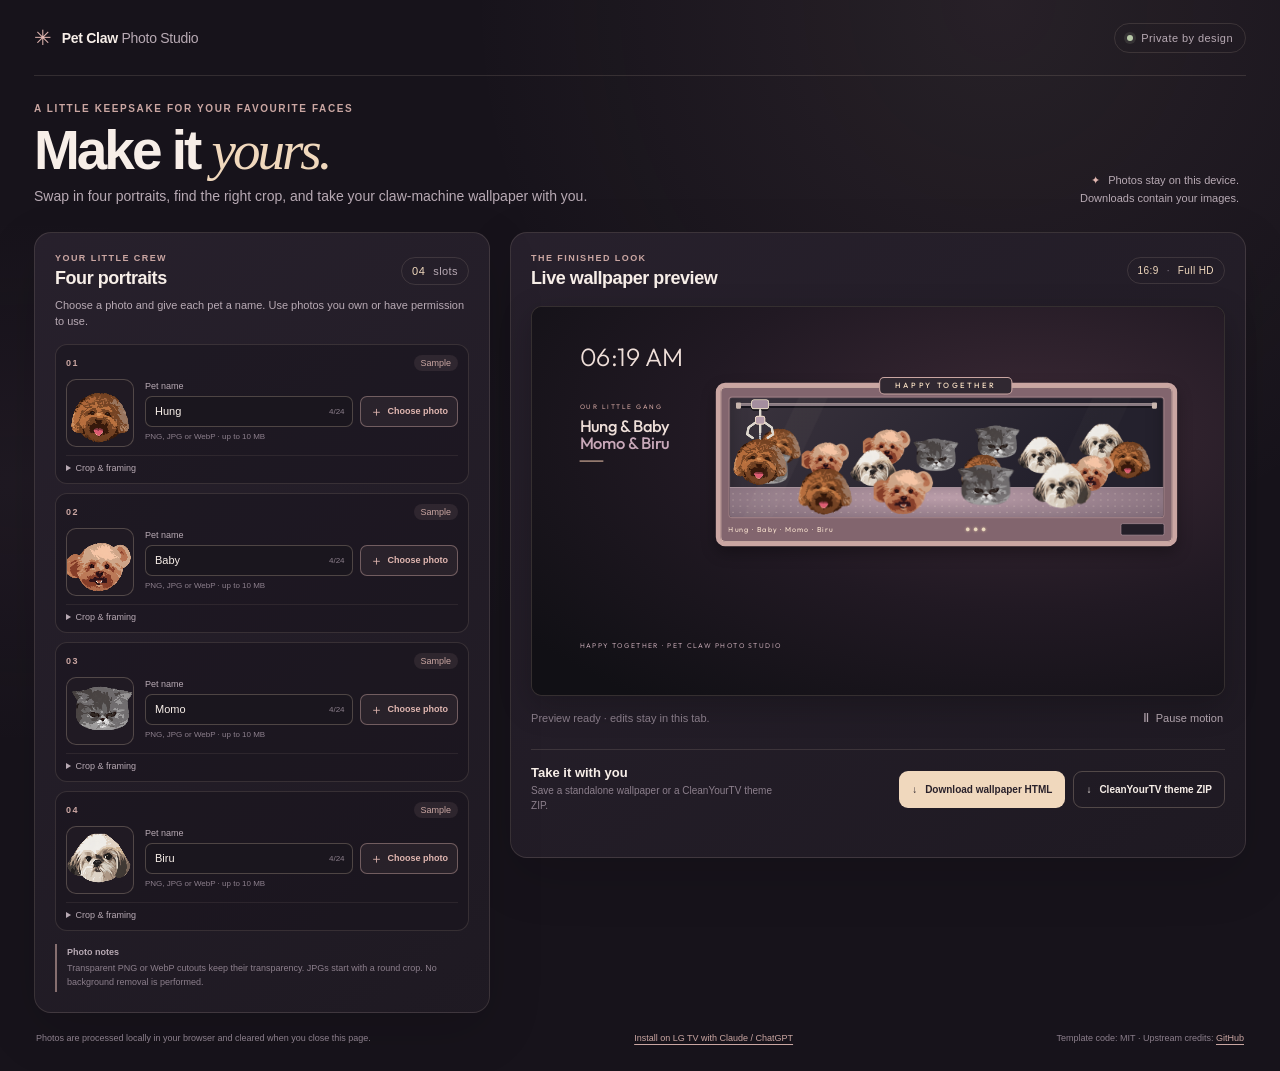
